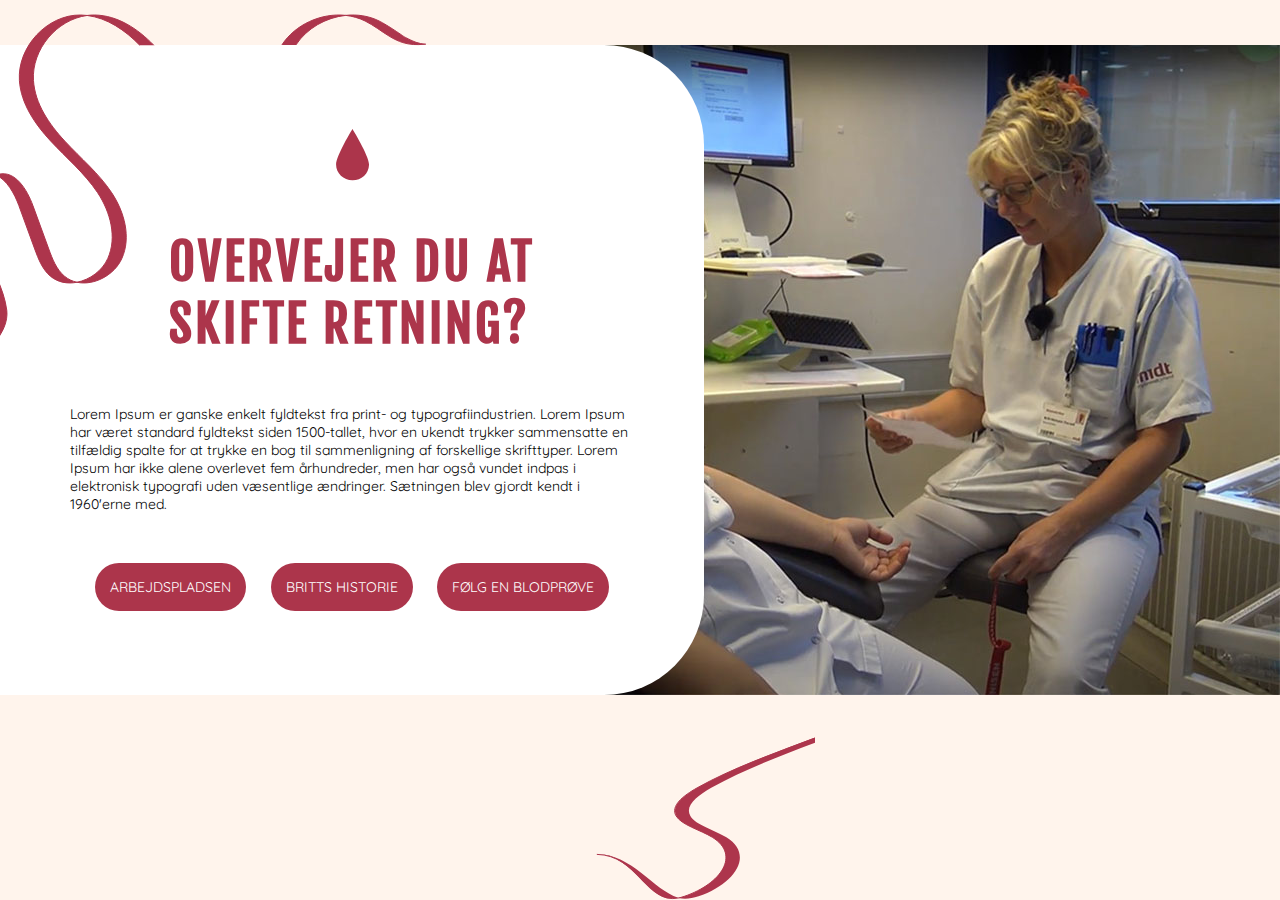
==== index.html @ 5c153b59 "forside arbejdspalds" ====
<!DOCTYPE html>
<html lang="en">
<head>
    <meta charset="UTF-8">
    <meta name="viewport" content="width=device-width, initial-scale=1.0">
    <title>Bioanalytikerens historie | Forside</title>
    <link rel="stylesheet" href="style.css">
    <script src="script.js" defer></script>
</head>
<body>
    
    <!-- KURVE TIL VENSTRE -->
    <svg id="storKurve" width="426" height="349" viewBox="0 0 426 349" fill="none" xmlns="http://www.w3.org/2000/svg">
            <path d="M424.223 30.1776C424.684 30.1282 425.146 30.0622 425.61 29.9963V30.3494C425.148 30.3 424.687 30.2411 424.223 30.1752V30.1776Z" fill="#AD354C"/>
            <path d="M389.914 22.6168C381.555 17.6382 373.795 11.3179 365.047 6.98192C358.934 3.9524 352.385 2.12575 345.695 1.3819C357.107 0.16256 368.735 1.83621 379.108 6.98192C387.87 11.3249 404.01 22.6403 404.01 22.6403C404.01 22.6403 412.346 27.1929 416.924 28.5934C419.335 29.3373 421.775 29.8552 424.215 30.18C417.046 31.0604 409.878 30.7497 402.856 28.5934C398.274 27.1858 394.021 25.0649 389.914 22.6191V22.6168Z" fill="#AD354C"/>
            <path d="M345.69 1.38194C325.905 3.49577 306.777 14.3262 295.949 30.9003H281.889C295.271 10.3928 321.372 -1.30862 345.69 1.38194Z" fill="#AD354C"/>
            <path d="M139.73 31.2253C125.114 16.2095 107.262 3.929 87.1445 1.46207C89.6571 1.13016 92.198 0.972446 94.7671 1.01482C117.526 1.36791 137.637 14.63 153.791 31.2253H139.73Z" fill="#AD354C"/>
            <path d="M87.1304 1.46188C56.7862 5.47299 31.4554 35.5775 33.4711 66.5318C34.9735 89.6852 49.0412 110.127 64.835 127.134C80.6217 144.141 98.7538 159.244 111.595 178.565C124.435 197.896 131.337 223.264 121.866 244.45C114.38 261.189 93.9617 271.882 76.9694 268.253C89.9044 265.72 102.319 256.709 107.806 244.45C117.277 223.264 110.375 197.896 97.5269 178.565C84.6861 159.242 66.561 144.141 50.7672 127.134C34.9805 110.127 20.9128 89.6852 19.4034 66.5318C17.2228 33.007 47.1055 0.487344 80.7065 1.01463C82.8729 1.04994 85.0158 1.19588 87.1304 1.46188Z" fill="#AD354C"/>
            <path d="M76.9666 268.253C67.5544 270.086 57.8666 268.476 50.3971 262.17C42.2919 255.33 38.3357 244.904 34.6905 234.947L18.8614 191.611C14.472 179.596 6.69165 165.635 -3.91211 161.177C-3.07379 160.824 -2.20957 160.527 -1.32181 160.303C15.2067 156.139 27.075 175.606 32.922 191.611C38.1992 206.057 43.4834 220.501 48.7582 234.947C52.3964 244.904 56.3525 255.33 64.4578 262.17C68.1831 265.308 72.4548 267.285 76.9666 268.253Z" fill="#AD354C"/>
            <path d="M6.78628 296.373C9.50139 318.366 -15.5469 344.608 -37.6704 348.275C-16.0885 344.596 -4.56161 318.359 -7.27436 296.373C-10.046 273.947 -22.7079 254.162 -30.9286 233.109C-39.1422 212.055 -42.1681 185.971 -27.6224 168.667C-24.3892 164.828 -20.2518 161.53 -15.3867 160.304C-11.2658 159.265 -7.43214 159.699 -3.90932 161.177C-7.66291 162.749 -10.9102 165.527 -13.5523 168.667C-28.0981 185.971 -25.0792 212.055 -16.8585 233.109C-8.64487 254.162 4.017 273.947 6.78863 296.373H6.78628Z" fill="#AD354C"/>
            <path d="M424.223 30.1776C424.684 30.1282 425.146 30.0622 425.61 29.9963" stroke="#AD354C" stroke-miterlimit="10"/>
            <path d="M345.695 1.38208C352.388 2.12593 358.934 3.95023 365.047 6.9821C373.795 11.3181 381.555 17.6384 389.914 22.617C394.021 25.0627 398.274 27.1836 402.856 28.5913C409.881 30.7498 417.046 31.0582 424.215 30.1778" stroke="#AD354C" stroke-miterlimit="10"/>
            <path d="M281.889 30.9003C295.271 10.3928 321.372 -1.30862 345.69 1.38194" stroke="#AD354C" stroke-miterlimit="10"/>
            <path d="M87.1445 1.46216C107.262 3.92909 125.111 16.2096 139.73 31.2254" stroke="#AD354C" stroke-miterlimit="10"/>
            <path d="M-37.6724 348.273C-16.0904 344.593 -4.56357 318.356 -7.27632 296.371C-10.0479 273.945 -22.7098 254.16 -30.9305 233.106C-39.1441 212.052 -42.1701 185.968 -27.6243 168.665C-24.3912 164.825 -20.2537 161.527 -15.3887 160.301C-11.2677 159.263 -7.43409 159.696 -3.91128 161.174C6.69248 165.633 14.4728 179.596 18.8622 191.608L34.6913 234.944C38.3366 244.902 42.2927 255.327 50.398 262.168C57.8698 268.474 67.5552 270.084 76.9674 268.25C89.9025 265.718 102.317 256.707 107.804 244.447C117.275 223.262 110.373 197.893 97.525 178.563C84.6842 159.239 66.5591 144.139 50.7653 127.132C34.9786 110.124 20.9109 89.6828 19.4015 66.5295C17.2232 33.007 47.1059 0.487344 80.7069 1.01463C82.8733 1.04994 85.0162 1.19588 87.1308 1.46188" stroke="#AD354C" stroke-miterlimit="10"/>
            <path d="M295.947 30.9003C306.775 14.3262 325.903 3.49574 345.688 1.3819H345.695C357.107 0.16256 368.735 1.83621 379.108 6.98192C387.87 11.3249 404.01 22.6403 404.01 22.6403C404.01 22.6403 412.346 27.1928 416.924 28.5934C419.335 29.3373 421.775 29.8552 424.214 30.18C424.221 30.1871 424.221 30.18 424.221 30.18C424.683 30.2459 425.145 30.3024 425.608 30.3542" stroke="#AD354C" stroke-miterlimit="10"/>
            <path d="M-39 348.468C-38.668 348.426 -38.3359 348.381 -37.9968 348.325C-37.8885 348.31 -37.7802 348.289 -37.6719 348.275C-15.5483 344.61 9.49991 318.366 6.7848 296.373C4.01318 273.947 -8.6487 254.162 -16.8623 233.109C-25.083 212.055 -28.1019 185.971 -13.5561 168.667C-10.914 165.529 -7.66674 162.749 -3.91315 161.177C-3.07484 160.824 -2.21062 160.527 -1.32285 160.304C15.2056 156.139 27.0739 175.607 32.921 191.611C38.1981 206.057 43.4823 220.501 48.7571 234.947C52.3953 244.904 56.3514 255.33 64.4567 262.17C68.1821 265.308 72.4537 267.285 76.9656 268.253C93.958 271.883 114.377 261.189 121.863 244.45C131.334 223.264 124.432 197.896 111.591 178.565C98.75 159.242 80.6179 144.141 64.8312 127.134C49.0374 110.127 34.9697 89.6854 33.4673 66.532C31.4539 35.5777 56.7824 5.47553 87.1266 1.46207C87.1266 1.46207 87.1337 1.455 87.1407 1.46207C89.6533 1.13016 92.1942 0.972446 94.7633 1.01482C117.523 1.36791 137.633 14.63 153.787 31.2253" stroke="#AD354C" stroke-miterlimit="10"/>
    </svg>
    <!-- KURVE TIL HØJRE -->
    <svg id="lilleKurve"width="219" height="163" viewBox="0 0 219 163" fill="none" xmlns="http://www.w3.org/2000/svg">
            <path d="M219 0.400391V5.69063C182.311 19.5803 145.692 33.5866 115.244 50.8535C101.563 58.6077 88.4293 68.8707 94.3557 78.9356C99.7513 88.0944 118.554 92.9444 130.379 100.292C158.641 117.85 139.23 146.73 102.51 159.363C94.9776 161.953 88.3639 162.249 82.2365 161.078C84.2213 160.694 86.3207 160.127 88.5416 159.363C125.261 146.73 144.679 117.85 116.418 100.292C104.593 92.9444 85.79 88.0944 80.3943 78.9356C74.468 68.8707 87.6041 58.6077 101.283 50.8535C135.602 31.3939 177.745 16.0838 218.998 0.400391H219Z" fill="#AD354C"/>
            <path d="M82.234 160.634C51.1485 169.239 41.4382 118.408 0.833984 117C36.081 117.101 57.3818 153.106 82.234 160.634Z" fill="#AD354C"/>
            <path d="M218.634 1.13354C177.065 16.8172 135.701 31.3941 101.124 50.8539C87.3386 58.6081 74.105 68.8713 80.0764 78.9363C85.513 88.0952 104.459 92.9452 116.374 100.293C144.85 117.851 125.285 146.731 88.2856 159.365C86.0478 160.128 83.9325 160.695 81.9326 161.079C51.1663 167.011 41.4513 118.094 0.833984 117.367" stroke="#AD354C" stroke-miterlimit="10"/>
    </svg>

    <div id="startBox">
        <div id="startBoxTekst">
            <!-- DRÅBE -->
            <svg class="mb" width="33" height="52" viewBox="0 0 33 52" fill="none" xmlns="http://www.w3.org/2000/svg">
                <path d="M33.0055 35.4972C33.0243 44.2417 25.6682 51.3464 16.5751 51.366C7.48195 51.3855 0.0952623 44.3126 0.0764335 35.5681C0.0576046 26.8236 16.4645 0.035349 16.4645 0.035349C16.4645 0.035349 32.9867 26.7527 33.0055 35.4972Z" fill="#AC354B"/>
            </svg>
            
            <!-- INDHOLD I BOKSEN -->
            <h1 class="mb" >OVERVEJER DU AT <br> SKIFTE RETNING?</h1>
            <p class="mb" >Lorem Ipsum er ganske enkelt fyldtekst fra print- og typografiindustrien. Lorem Ipsum har været standard fyldtekst siden 1500-tallet, hvor en ukendt trykker sammensatte en tilfældig spalte for at trykke en bog til sammenligning af forskellige skrifttyper. Lorem Ipsum har ikke alene overlevet fem århundreder, men har også vundet indpas i elektronisk typografi uden væsentlige ændringer. Sætningen blev gjordt kendt i 1960'erne med.</p>
            <div id="startBoxKnapper">
                <a href="arbejdsplads.html">ARBEJDSPLADSEN</a>
                <a href="britt.html">BRITTS HISTORIE</a>
                <a href="blod.html">FØLG EN BLODPRØVE</a>
            </div>
        </div>

    </div>
</body>
</html>
---- style.css ----
@import url('https://fonts.googleapis.com/css2?family=Fjalla+One&family=Quicksand&display=swap');
/* 


font-family: 'Fjalla One', sans-serif;
font-kerning: 3%


font-family: 'Quicksand', sans-serif;










*/

/* ---------------------------------------- GENERELLE REGLER ---------------------------------------- */

*{
    margin: 0;
    padding: 0;
    box-sizing: border-box;
}
body{
    background-color: #FFF4EC;
}

h1{
    color: #AC354B;
    font-family: 'Fjalla One', sans-serif;
    letter-spacing: 3px;
    font-size: 50px;
}
h2{
    color: #AC354B;
    font-family: 'Fjalla One', sans-serif;
    letter-spacing: 3px;
}
h3{
    color: #AC354B;
    font-family: 'Fjalla One', sans-serif;
    letter-spacing: 3px;
}

p{
    font-family: 'Quicksand', sans-serif;
    font-size: 14px;

}
a{
    font-family: 'Quicksand', sans-serif;
    font-size: 14px;
}

.mt{
    margin-top: 50px;
}
.mb{
    margin-bottom: 50px;
}



/* ---------------------------------------- HEADER ---------------------------------------- */
header{
    position: fixed;
    z-index: 100;
}

header a svg{
    margin: 10px;
    padding: 5px;
    border: solid #AC354B 2px;
    border-radius: 100%;
    background-color: #FFF4EC;
}


/* ---------------------------------------- FORSIDE ---------------------------------------- */
#startBox{
    margin-top: 45px;
    display: flex;
    z-index: -1;
    width: 100%;
    height: 650px;
    background-position: right;
    background-repeat: no-repeat;
}

#startBoxTekst{
    width: 55%;
    display: flex;
    flex-direction: column;
    align-items: center;
    justify-content: center;

    background-color: white;
    border-radius: 0px 100px 100px 0px;

}

#startBoxTekst P{
    width: 80%;
}

#storKurve{
    position: absolute;
    top: 0;
    margin-top: 14px ;
}
#lilleKurve{
    position: absolute;
    bottom: 0px;
    left:596px;
}
#startBoxKnapper{
    width: 80%;
    display: flex;
    justify-content: space-evenly;
}

#startBoxKnapper a{
    padding: 15px;
    border-radius: 25px;
    color: white;
    text-decoration: none;
    background-color: #AC354B;
}


/* ---------------------------------------- FØLG EN BLODPRØVE ---------------------------------------- */
#startBoxBloddraaber{
    width: 80%;
    margin: 0 auto;
    text-align: end;
}
#lilleDraabe{
    margin-bottom: 20px;
}

#baggrundsKurve{
    width: 100%;
    /* margin-top: 500px; */
    height: 3365px;
    background-image: url(media/img/string_1.svg);
    background-position: center;
    background-repeat: no-repeat;
    background-size: cover;
}
section{
    margin-top: 500px;
    position: relative;
    z-index: 10;
    background-color: white;

    display: flex;
    justify-content: space-between;
    align-items: center;

    width: 40%;
    height: fit-content;
    border-radius: 200px;
}
section div{
    width:50%
}








/* ---------------------------------------- ARBEJDSPLADSEN ---------------------------------------- */
.mbArbejdsplads{
    margin-bottom: 50px;
    text-align: center;
}

.faellesskabFoto{
    /* display: flex;
    justify-content: space-around; */
    
    margin-left: -220px;
    margin-top: -20%;
}

.faellesskabFoto img{
    border-radius: 50%;
}

#storesFotoFaellesskab{
    width: 35%;
    height: 35%;
    
    margin-left: 1200px;
    margin-top: 800px;

}

#mellemFotoFaellesskab{
    width: 22%;
    height: 22%;
    
    margin-left: -700px;
    margin-bottom: -200px;
}

#lilleFotoFaellesskab{
    width: 15%;
    height: 15%;

    margin-left: -50px;
    margin-bottom: -150px;
}

.faellesskabText{
    width: 25%;
    margin-top: -500px;
    margin-left: 250px;
    
    /* border: solid #AC354B 2px; */
}

.faellesskabText h2{
    padding-bottom: 20px;
}

.faellesskabText p{
    /* text-align: justify;   */
    font-size: 14pt;
    line-height: 40px;

    color:#AC354B;
}



.boernFoto{  
    margin-top: 500px;
    margin-left: 250px;
}
.boernFoto img{
    border-radius: 50%;
}

#storesFotoBoern{
    width: 35%;
    height: 35%;
}

#mellemFotoBoern{
    width: 25%;
    height: 22%;

    margin-bottom: -250px;
    margin-left: -580px;

}

#lilleFotoBoern{
    width: 18%;
    height: 15%;

    margin-bottom: -70px;
    margin-left: -50px;
}





.boernText{
    width: 25%;
    
    margin-top: -500px;
    margin-left: 1050px;
}


.boernText h2{
    padding-bottom: 20px;
}

.boernText p{
  
    font-size: 14pt;
    line-height: 40px;

    color:#AC354B;
}
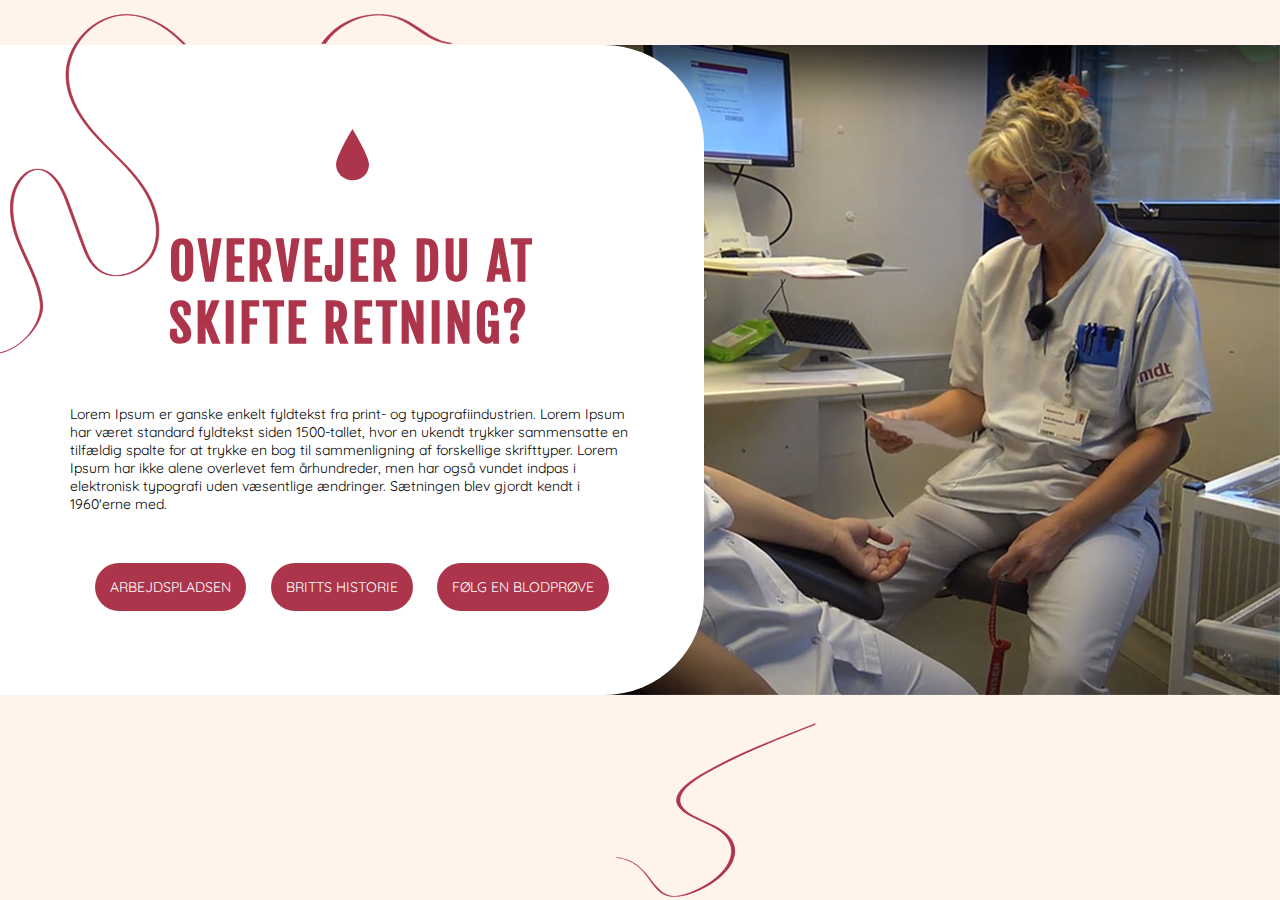
==== commit 17fd4159: "a" ====
--- a/index.html
+++ b/index.html
@@ -10,29 +10,28 @@
 <body>
     
     <!-- KURVE TIL VENSTRE -->
-    <svg id="storKurve" width="426" height="349" viewBox="0 0 426 349" fill="none" xmlns="http://www.w3.org/2000/svg">
-            <path d="M424.223 30.1776C424.684 30.1282 425.146 30.0622 425.61 29.9963V30.3494C425.148 30.3 424.687 30.2411 424.223 30.1752V30.1776Z" fill="#AD354C"/>
-            <path d="M389.914 22.6168C381.555 17.6382 373.795 11.3179 365.047 6.98192C358.934 3.9524 352.385 2.12575 345.695 1.3819C357.107 0.16256 368.735 1.83621 379.108 6.98192C387.87 11.3249 404.01 22.6403 404.01 22.6403C404.01 22.6403 412.346 27.1929 416.924 28.5934C419.335 29.3373 421.775 29.8552 424.215 30.18C417.046 31.0604 409.878 30.7497 402.856 28.5934C398.274 27.1858 394.021 25.0649 389.914 22.6191V22.6168Z" fill="#AD354C"/>
-            <path d="M345.69 1.38194C325.905 3.49577 306.777 14.3262 295.949 30.9003H281.889C295.271 10.3928 321.372 -1.30862 345.69 1.38194Z" fill="#AD354C"/>
-            <path d="M139.73 31.2253C125.114 16.2095 107.262 3.929 87.1445 1.46207C89.6571 1.13016 92.198 0.972446 94.7671 1.01482C117.526 1.36791 137.637 14.63 153.791 31.2253H139.73Z" fill="#AD354C"/>
-            <path d="M87.1304 1.46188C56.7862 5.47299 31.4554 35.5775 33.4711 66.5318C34.9735 89.6852 49.0412 110.127 64.835 127.134C80.6217 144.141 98.7538 159.244 111.595 178.565C124.435 197.896 131.337 223.264 121.866 244.45C114.38 261.189 93.9617 271.882 76.9694 268.253C89.9044 265.72 102.319 256.709 107.806 244.45C117.277 223.264 110.375 197.896 97.5269 178.565C84.6861 159.242 66.561 144.141 50.7672 127.134C34.9805 110.127 20.9128 89.6852 19.4034 66.5318C17.2228 33.007 47.1055 0.487344 80.7065 1.01463C82.8729 1.04994 85.0158 1.19588 87.1304 1.46188Z" fill="#AD354C"/>
-            <path d="M76.9666 268.253C67.5544 270.086 57.8666 268.476 50.3971 262.17C42.2919 255.33 38.3357 244.904 34.6905 234.947L18.8614 191.611C14.472 179.596 6.69165 165.635 -3.91211 161.177C-3.07379 160.824 -2.20957 160.527 -1.32181 160.303C15.2067 156.139 27.075 175.606 32.922 191.611C38.1992 206.057 43.4834 220.501 48.7582 234.947C52.3964 244.904 56.3525 255.33 64.4578 262.17C68.1831 265.308 72.4548 267.285 76.9666 268.253Z" fill="#AD354C"/>
-            <path d="M6.78628 296.373C9.50139 318.366 -15.5469 344.608 -37.6704 348.275C-16.0885 344.596 -4.56161 318.359 -7.27436 296.373C-10.046 273.947 -22.7079 254.162 -30.9286 233.109C-39.1422 212.055 -42.1681 185.971 -27.6224 168.667C-24.3892 164.828 -20.2518 161.53 -15.3867 160.304C-11.2658 159.265 -7.43214 159.699 -3.90932 161.177C-7.66291 162.749 -10.9102 165.527 -13.5523 168.667C-28.0981 185.971 -25.0792 212.055 -16.8585 233.109C-8.64487 254.162 4.017 273.947 6.78863 296.373H6.78628Z" fill="#AD354C"/>
-            <path d="M424.223 30.1776C424.684 30.1282 425.146 30.0622 425.61 29.9963" stroke="#AD354C" stroke-miterlimit="10"/>
-            <path d="M345.695 1.38208C352.388 2.12593 358.934 3.95023 365.047 6.9821C373.795 11.3181 381.555 17.6384 389.914 22.617C394.021 25.0627 398.274 27.1836 402.856 28.5913C409.881 30.7498 417.046 31.0582 424.215 30.1778" stroke="#AD354C" stroke-miterlimit="10"/>
-            <path d="M281.889 30.9003C295.271 10.3928 321.372 -1.30862 345.69 1.38194" stroke="#AD354C" stroke-miterlimit="10"/>
-            <path d="M87.1445 1.46216C107.262 3.92909 125.111 16.2096 139.73 31.2254" stroke="#AD354C" stroke-miterlimit="10"/>
-            <path d="M-37.6724 348.273C-16.0904 344.593 -4.56357 318.356 -7.27632 296.371C-10.0479 273.945 -22.7098 254.16 -30.9305 233.106C-39.1441 212.052 -42.1701 185.968 -27.6243 168.665C-24.3912 164.825 -20.2537 161.527 -15.3887 160.301C-11.2677 159.263 -7.43409 159.696 -3.91128 161.174C6.69248 165.633 14.4728 179.596 18.8622 191.608L34.6913 234.944C38.3366 244.902 42.2927 255.327 50.398 262.168C57.8698 268.474 67.5552 270.084 76.9674 268.25C89.9025 265.718 102.317 256.707 107.804 244.447C117.275 223.262 110.373 197.893 97.525 178.563C84.6842 159.239 66.5591 144.139 50.7653 127.132C34.9786 110.124 20.9109 89.6828 19.4015 66.5295C17.2232 33.007 47.1059 0.487344 80.7069 1.01463C82.8733 1.04994 85.0162 1.19588 87.1308 1.46188" stroke="#AD354C" stroke-miterlimit="10"/>
-            <path d="M295.947 30.9003C306.775 14.3262 325.903 3.49574 345.688 1.3819H345.695C357.107 0.16256 368.735 1.83621 379.108 6.98192C387.87 11.3249 404.01 22.6403 404.01 22.6403C404.01 22.6403 412.346 27.1928 416.924 28.5934C419.335 29.3373 421.775 29.8552 424.214 30.18C424.221 30.1871 424.221 30.18 424.221 30.18C424.683 30.2459 425.145 30.3024 425.608 30.3542" stroke="#AD354C" stroke-miterlimit="10"/>
-            <path d="M-39 348.468C-38.668 348.426 -38.3359 348.381 -37.9968 348.325C-37.8885 348.31 -37.7802 348.289 -37.6719 348.275C-15.5483 344.61 9.49991 318.366 6.7848 296.373C4.01318 273.947 -8.6487 254.162 -16.8623 233.109C-25.083 212.055 -28.1019 185.971 -13.5561 168.667C-10.914 165.529 -7.66674 162.749 -3.91315 161.177C-3.07484 160.824 -2.21062 160.527 -1.32285 160.304C15.2056 156.139 27.0739 175.607 32.921 191.611C38.1981 206.057 43.4823 220.501 48.7571 234.947C52.3953 244.904 56.3514 255.33 64.4567 262.17C68.1821 265.308 72.4537 267.285 76.9656 268.253C93.958 271.883 114.377 261.189 121.863 244.45C131.334 223.264 124.432 197.896 111.591 178.565C98.75 159.242 80.6179 144.141 64.8312 127.134C49.0374 110.127 34.9697 89.6854 33.4673 66.532C31.4539 35.5777 56.7824 5.47553 87.1266 1.46207C87.1266 1.46207 87.1337 1.455 87.1407 1.46207C89.6533 1.13016 92.1942 0.972446 94.7633 1.01482C117.523 1.36791 137.633 14.63 153.787 31.2253" stroke="#AD354C" stroke-miterlimit="10"/>
-    </svg>
+
+        <svg id="storKurve"width="480" height="340" viewBox="0 0 580 465" fill="none" xmlns="http://www.w3.org/2000/svg">
+            <path d="M579.205 40.0916L579.196 40.436C573.625 40.2638 568.081 39.4249 562.602 37.7472C556.502 35.8753 550.842 33.0497 545.373 29.7915C534.249 23.1602 523.919 14.7452 512.274 8.96603C502.09 3.91088 490.992 1.37669 479.779 1.03673C492.691 0.661462 505.595 3.15151 517.311 8.96603C528.974 14.7496 550.458 29.8179 550.458 29.8179C550.458 29.8179 561.556 35.8797 567.648 37.7472C571.471 38.9216 575.334 39.6766 579.205 40.0916Z" fill="#AD354C"/>
+            <path d="M401.58 40.8244C418.165 15.3941 449.432 0.136003 479.781 1.04107C451.044 1.85784 422.288 16.8114 406.617 40.8244H401.58Z" fill="#AD354C"/>
+            <path d="M215.621 41.2526H212.354C190.98 19.2793 164.392 1.69447 134.316 1.02781C135.23 1.01015 136.144 1.01015 137.053 1.01898C167.349 1.49139 194.118 19.1513 215.621 41.2526Z" fill="#AD354C"/>
+            <path d="M159.454 237.481C176.547 263.224 185.733 297.012 173.126 325.224C164.239 345.127 141.62 358.606 120.78 357.837C140.666 357.184 161.423 344.076 169.859 325.224C182.466 297.012 173.28 263.224 156.179 237.481C139.086 211.746 114.961 191.636 93.9355 168.987C72.9229 146.338 54.197 119.115 52.1884 88.2767C49.2881 43.6281 89.0664 0.31718 133.793 1.01916C133.965 1.01916 134.151 1.02799 134.323 1.02799C90.7306 2.08317 52.6254 44.5376 55.4683 88.2723C57.468 119.111 76.194 146.334 97.2154 168.982C118.228 191.631 142.366 211.746 159.459 237.476L159.454 237.481Z" fill="#AD354C"/>
+            <path d="M120.744 357.837C110.896 358.155 101.268 355.427 93.4455 348.822C82.6567 339.714 77.3903 325.829 72.5389 312.566C65.5155 293.33 58.4922 274.09 51.4689 254.854C44.6089 236.086 31.5422 213.746 13.4961 212.457C33.2418 211.075 47.4694 234.973 54.7355 254.854C61.7589 274.09 68.791 293.33 75.8143 312.566C80.6569 325.829 85.9233 339.714 96.7122 348.822C103.66 354.685 112.048 357.497 120.744 357.837Z" fill="#AD354C"/>
+            <path d="M19.9452 394.371C23.0176 419.241 -0.568593 448.194 -25.7793 459.351C-1.39409 448.163 19.7465 419.223 16.6785 394.371C12.9881 364.504 -3.86174 338.155 -14.8095 310.116C-25.744 282.076 -29.7699 247.339 -10.4083 224.293C-6.10426 219.181 -0.599491 214.788 5.87645 213.154C8.50744 212.492 11.0457 212.28 13.4957 212.452C12.0743 212.549 10.6308 212.779 9.15194 213.154C2.66717 214.788 -2.82877 219.181 -7.13282 224.293C-26.4944 247.335 -22.4773 282.076 -11.534 310.116C-0.599493 338.155 16.2547 364.504 19.9408 394.371H19.9452Z" fill="#AD354C"/>
+            <path d="M401.58 40.8244C418.165 15.3941 449.432 0.136003 479.781 1.04107C490.994 1.37661 502.092 3.91522 512.276 8.97036C523.921 14.7451 534.251 23.1645 545.375 29.7958C550.84 33.054 556.499 35.8796 562.605 37.7516C568.083 39.4337 573.627 40.2681 579.198 40.4403" stroke="#AD354C" stroke-miterlimit="10"/>
+            <path d="M120.784 357.837C140.671 357.184 161.427 344.076 169.863 325.224C182.471 297.012 173.284 263.224 156.183 237.481C139.09 211.746 114.966 191.636 93.9398 168.987C72.9272 146.338 54.2013 119.115 52.1927 88.2767C49.2881 43.6281 89.0663 0.31718 133.793 1.01916C133.965 1.01916 134.151 1.02799 134.323 1.02799C164.398 1.69024 190.982 19.2751 212.361 41.2528" stroke="#AD354C" stroke-miterlimit="10"/>
+            <path d="M-40.7969 463.783C-35.7733 463.161 -30.7099 461.62 -25.779 459.355C-1.39384 448.168 19.7468 419.227 16.6788 394.376C12.9883 364.508 -3.86149 338.16 -14.8092 310.12C-25.7437 282.081 -29.7697 247.344 -10.4081 224.298C-6.10401 219.185 -0.599243 214.792 5.8767 213.159C8.50769 212.496 11.046 212.284 13.496 212.457C31.5421 213.746 44.6087 236.086 51.4687 254.854C58.4921 274.09 65.5154 293.33 72.5387 312.566C77.3902 325.829 82.6566 339.714 93.4454 348.822C101.268 355.422 110.896 358.151 120.744 357.837" stroke="#AD354C" stroke-miterlimit="10"/>
+            <path d="M406.615 40.8244C422.286 16.8114 451.042 1.8579 479.78 1.04113C492.692 0.665856 505.595 3.1559 517.311 8.97042C528.974 14.754 550.459 29.8223 550.459 29.8223C550.459 29.8223 561.557 35.8841 567.649 37.7516C571.471 38.926 575.334 39.681 579.205 40.096" stroke="#AD354C" stroke-miterlimit="10"/>
+            <path d="M-41 463.752C-35.9941 463.13 -30.8557 461.598 -25.7791 459.351C-0.568405 448.194 23.0222 419.241 19.9454 394.371C16.2549 364.504 -0.594891 338.155 -11.5294 310.116C-22.4727 282.076 -26.4898 247.339 -7.12822 224.293C-2.82417 219.18 2.67177 214.788 9.15654 213.154C10.6354 212.779 12.0789 212.549 13.5003 212.452C33.246 211.07 47.4736 234.968 54.7398 254.849C61.7631 274.085 68.7952 293.326 75.8186 312.562C80.6612 325.824 85.9276 339.709 96.7164 348.817C103.665 354.68 112.052 357.493 120.748 357.833H120.788C141.629 358.601 164.248 345.118 173.134 325.219C185.742 297.008 176.555 263.22 159.463 237.476C142.37 211.741 118.232 191.631 97.2196 168.982C76.1982 146.333 57.4723 119.111 55.4725 88.2721C52.6208 44.5418 90.726 2.08741 134.318 1.02781C135.232 1.01015 136.146 1.01015 137.055 1.01898C167.351 1.49139 194.12 19.1513 215.623 41.2526" stroke="#AD354C" stroke-miterlimit="10"/>
+            </svg>
+            
     <!-- KURVE TIL HØJRE -->
-    <svg id="lilleKurve"width="219" height="163" viewBox="0 0 219 163" fill="none" xmlns="http://www.w3.org/2000/svg">
-            <path d="M219 0.400391V5.69063C182.311 19.5803 145.692 33.5866 115.244 50.8535C101.563 58.6077 88.4293 68.8707 94.3557 78.9356C99.7513 88.0944 118.554 92.9444 130.379 100.292C158.641 117.85 139.23 146.73 102.51 159.363C94.9776 161.953 88.3639 162.249 82.2365 161.078C84.2213 160.694 86.3207 160.127 88.5416 159.363C125.261 146.73 144.679 117.85 116.418 100.292C104.593 92.9444 85.79 88.0944 80.3943 78.9356C74.468 68.8707 87.6041 58.6077 101.283 50.8535C135.602 31.3939 177.745 16.0838 218.998 0.400391H219Z" fill="#AD354C"/>
-            <path d="M82.234 160.634C51.1485 169.239 41.4382 118.408 0.833984 117C36.081 117.101 57.3818 153.106 82.234 160.634Z" fill="#AD354C"/>
-            <path d="M218.634 1.13354C177.065 16.8172 135.701 31.3941 101.124 50.8539C87.3386 58.6081 74.105 68.8713 80.0764 78.9363C85.513 88.0952 104.459 92.9452 116.374 100.293C144.85 117.851 125.285 146.731 88.2856 159.365C86.0478 160.128 83.9325 160.695 81.9326 161.079C51.1663 167.011 41.4513 118.094 0.833984 117.367" stroke="#AD354C" stroke-miterlimit="10"/>
-    </svg>
-
+    <svg id="lilleKurve" width="200" height="180" viewBox="0 0 278 242" fill="none" xmlns="http://www.w3.org/2000/svg">
+        <path d="M82.217 241.148C45.0315 243.207 50.4349 192.162 1 187C48.9722 191.712 47.7751 239.468 82.217 241.148Z" fill="#AD354C"/>
+        <path d="M277.236 2.6074C222.514 24.0134 167.9 45.5938 122.515 72.1037C102.124 84.0072 82.5566 99.7296 91.4542 115.025C99.5559 128.943 127.657 136.204 145.351 147.319C187.638 173.881 158.788 218.005 104.016 237.499C95.8191 240.416 88.6738 241.469 82.2175 241.14C87.256 240.856 92.7834 239.723 98.9861 237.521C153.813 218.041 182.692 173.937 140.371 147.394C122.657 136.284 94.5364 129.02 86.4347 115.115C77.5273 99.8251 97.1048 84.1157 117.515 72.2174C168.691 42.3704 215.688 25.1399 277.231 1.0001L277.236 2.6074Z" fill="#AD354C"/>
+        <path d="M277.228 0.999429C277.228 0.999429 277.174 1.01793 277.155 1.02845C215.612 25.166 168.615 42.395 117.439 72.2393C97.0284 84.1366 77.451 99.8471 86.3583 115.133C94.4599 129.037 122.585 136.3 140.295 147.409C182.616 173.95 153.731 218.049 98.9096 237.528C92.7119 239.732 87.1795 240.863 82.141 241.146C44.9838 243.248 49.8978 192.284 0.5 187" stroke="#AD354C" stroke-miterlimit="10"/>
+        </svg>
+        
     <div id="startBox">
         <div id="startBoxTekst">
             <!-- DRÅBE -->
@@ -44,9 +43,9 @@
             <h1 class="mb" >OVERVEJER DU AT <br> SKIFTE RETNING?</h1>
             <p class="mb" >Lorem Ipsum er ganske enkelt fyldtekst fra print- og typografiindustrien. Lorem Ipsum har været standard fyldtekst siden 1500-tallet, hvor en ukendt trykker sammensatte en tilfældig spalte for at trykke en bog til sammenligning af forskellige skrifttyper. Lorem Ipsum har ikke alene overlevet fem århundreder, men har også vundet indpas i elektronisk typografi uden væsentlige ændringer. Sætningen blev gjordt kendt i 1960'erne med.</p>
             <div id="startBoxKnapper">
-                <a href="arbejdsplads.html">ARBEJDSPLADSEN</a>
-                <a href="britt.html">BRITTS HISTORIE</a>
-                <a href="blod.html">FØLG EN BLODPRØVE</a>
+                <a id="arbejdspladsknapper" href="arbejdsplads.html">ARBEJDSPLADSEN</a>
+                <a id="brittknapper" href="britt.html">BRITTS HISTORIE</a>
+                <a id="blodknapper" href="blod.html">FØLG EN BLODPRØVE</a>
             </div>
         </div>
 
--- a/style.css
+++ b/style.css
@@ -111,12 +111,13 @@
 #storKurve{
     position: absolute;
     top: 0;
+    left:0;
     margin-top: 14px ;
 }
 #lilleKurve{
     position: absolute;
     bottom: 0px;
-    left:596px;
+    left:616px;
 }
 #startBoxKnapper{
     width: 80%;
@@ -132,7 +133,6 @@
     background-color: #AC354B;
 }
 
-
 /* ---------------------------------------- FØLG EN BLODPRØVE ---------------------------------------- */
 #startBoxBloddraaber{
     width: 80%;
@@ -146,14 +146,15 @@
 #baggrundsKurve{
     width: 100%;
     /* margin-top: 500px; */
-    height: 3365px;
+    height: 3300px;
     background-image: url(media/img/string_1.svg);
     background-position: center;
     background-repeat: no-repeat;
     background-size: cover;
 }
 section{
-    margin-top: 500px;
+    display: none;
+    margin-top: 100px;
     position: relative;
     z-index: 10;
     background-color: white;
@@ -169,6 +170,9 @@
 section div{
     width:50%
 }
+#testhøjde{
+    height: 1000px;
+}
 
 
 
@@ -178,21 +182,40 @@
 
 
 /* ---------------------------------------- ARBEJDSPLADSEN ---------------------------------------- */
-.mbArbejdsplads{
+.mbArbejdspladsH1{
     margin-bottom: 50px;
     text-align: center;
 }
+
+.mbArbejdspladsP{
+    width: 10px;
+    border: solid green 2px;
+}
+
+#arbjedspladensMAIN{
+    background-image: url(media/img/string_3.svg);
+    background-repeat: no-repeat;
+    background-position: center;
+    background-size: cover;
+}
+main{
+    position: relative;
+    z-index: -10;
+}
+
+
 
 .faellesskabFoto{
     /* display: flex;
     justify-content: space-around; */
     
     margin-left: -220px;
-    margin-top: -20%;
+    margin-top: -700px;
 }
 
 .faellesskabFoto img{
     border-radius: 50%;
+    position: relative;
 }
 
 #storesFotoFaellesskab{
@@ -201,6 +224,7 @@
     
     margin-left: 1200px;
     margin-top: 800px;
+    z-index: 1;
 
 }
 
@@ -210,6 +234,7 @@
     
     margin-left: -700px;
     margin-bottom: -200px;
+    z-index: 2;
 }
 
 #lilleFotoFaellesskab{
@@ -218,12 +243,17 @@
 
     margin-left: -50px;
     margin-bottom: -150px;
+    z-index: 2;
 }
 
 .faellesskabText{
     width: 25%;
     margin-top: -500px;
     margin-left: 250px;
+
+    background-color: rgba(255, 255, 255, 0.9);
+    border-radius: 6px;
+    padding: 20px;
     
     /* border: solid #AC354B 2px; */
 }
@@ -242,12 +272,17 @@
 
 
 
+
+
+
+
 .boernFoto{  
     margin-top: 500px;
     margin-left: 250px;
 }
 .boernFoto img{
     border-radius: 50%;
+    position: relative;
 }
 
 #storesFotoBoern{
@@ -281,6 +316,10 @@
     
     margin-top: -500px;
     margin-left: 1050px;
+
+    background-color: rgba(255, 255, 255, 0.9);
+    border-radius: 6px;
+    padding: 20px;
 }
 
 
@@ -289,10 +328,89 @@
 }
 
 .boernText p{
-  
     font-size: 14pt;
     line-height: 40px;
-
     color:#AC354B;
 }
 
+
+
+
+
+
+
+
+.afdelingFoto{
+    margin-top: -200px;
+    margin-left: -220px;
+}
+
+.afdelingFoto img{
+    border-radius: 50%;
+   
+    width: 100%;
+    height: auto;
+    transform: translate3d(10, 0, 0);
+    transition: transform 2.5s ease-in;
+}
+
+
+
+
+
+
+#storeFotoUndervisning{
+    width: 30%;
+    height: 30%;
+    
+    margin-left: 1200px;
+    margin-top: 800px;
+}
+
+#mellemFotoKage{
+    width: 22%;
+    height: 22%;
+    
+    margin-left: -700px;
+    margin-bottom: -250px;
+}
+
+#lilleFotoKantine{
+    width: 15%;
+    height: 15%;
+
+    margin-left: -50px;
+    margin-bottom: -150px;
+    z-index: -5;
+}
+
+
+.afdelingText{
+    width: 30%;
+    
+    margin-top: -500px;
+    margin-left: 250px;
+
+    background-color: rgba(255, 255, 255, 0.9);
+    border-radius: 6px;
+    padding: 40px;
+}
+
+
+.afdelingText h2{
+    padding-bottom: 20px;
+}
+
+
+.afdelingText p{
+    font-size: 14pt;
+    line-height: 40px;
+
+    color:#AC354B;
+}
+
+
+
+
+
+
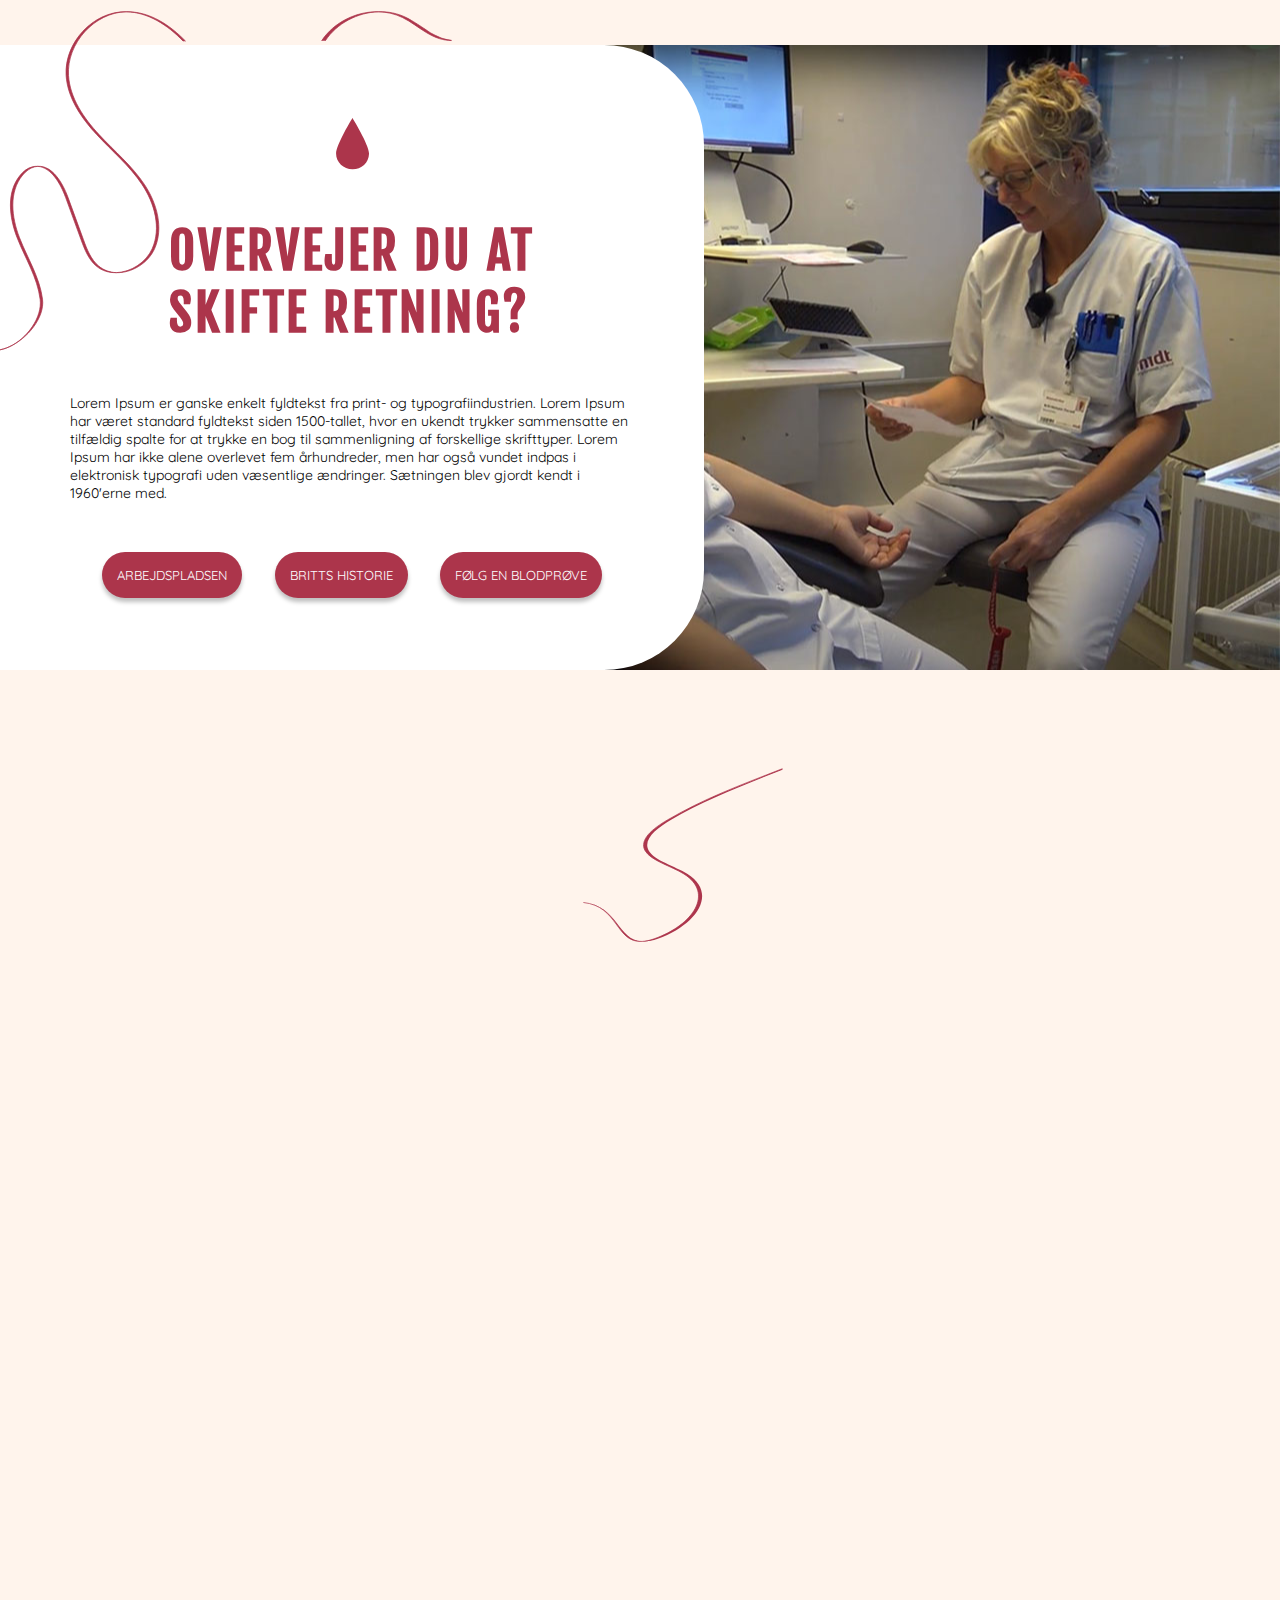
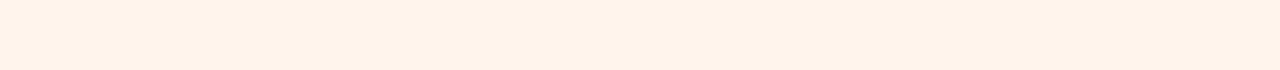
==== commit 9a33a622: "a" ====
--- a/index.html
+++ b/index.html
@@ -50,5 +50,7 @@
         </div>
 
     </div>
+
+    <div id="testhøjde"></div>
 </body>
 </html>--- a/style.css
+++ b/style.css
@@ -54,7 +54,7 @@
 }
 a{
     font-family: 'Quicksand', sans-serif;
-    font-size: 14px;
+    font-size: 13px;
 }
 
 .mt{
@@ -87,7 +87,7 @@
     display: flex;
     z-index: -1;
     width: 100%;
-    height: 650px;
+    height: 625px;
     background-position: right;
     background-repeat: no-repeat;
 }
@@ -110,25 +110,47 @@
 
 #storKurve{
     position: absolute;
-    top: 0;
+    top: 11px;
     left:0;
-    margin-top: 14px ;
 }
 #lilleKurve{
     position: absolute;
-    bottom: 0px;
-    left:616px;
+    bottom: -45px;
+    left:583px;
 }
 #startBoxKnapper{
     width: 80%;
     display: flex;
     justify-content: space-evenly;
-}
-
-#startBoxKnapper a{
+    
+}
+header{
+    width: 100%;
+    height: 80px;
+
+    display: flex;
+    align-items: center;
+    justify-content: center;
+    gap: 50px;
+
+
+
+    background-color: #ac354b75;
+    position: sticky;
+    top: -1px;
+}
+
+header a{
+    width: 180px;
+    text-align: center;
+    
+}
+#startBoxKnapper a, header a{
     padding: 15px;
     border-radius: 25px;
     color: white;
+    /* border: solid 2px white; */
+    box-shadow: 0px 4px 4px 0px rgba(0, 0, 0, 0.25);
     text-decoration: none;
     background-color: #AC354B;
 }
@@ -146,8 +168,8 @@
 #baggrundsKurve{
     width: 100%;
     /* margin-top: 500px; */
-    height: 3300px;
-    background-image: url(media/img/string_1.svg);
+    height: 5000px;
+    background-image: url(media/img/string_6.svg);
     background-position: center;
     background-repeat: no-repeat;
     background-size: cover;
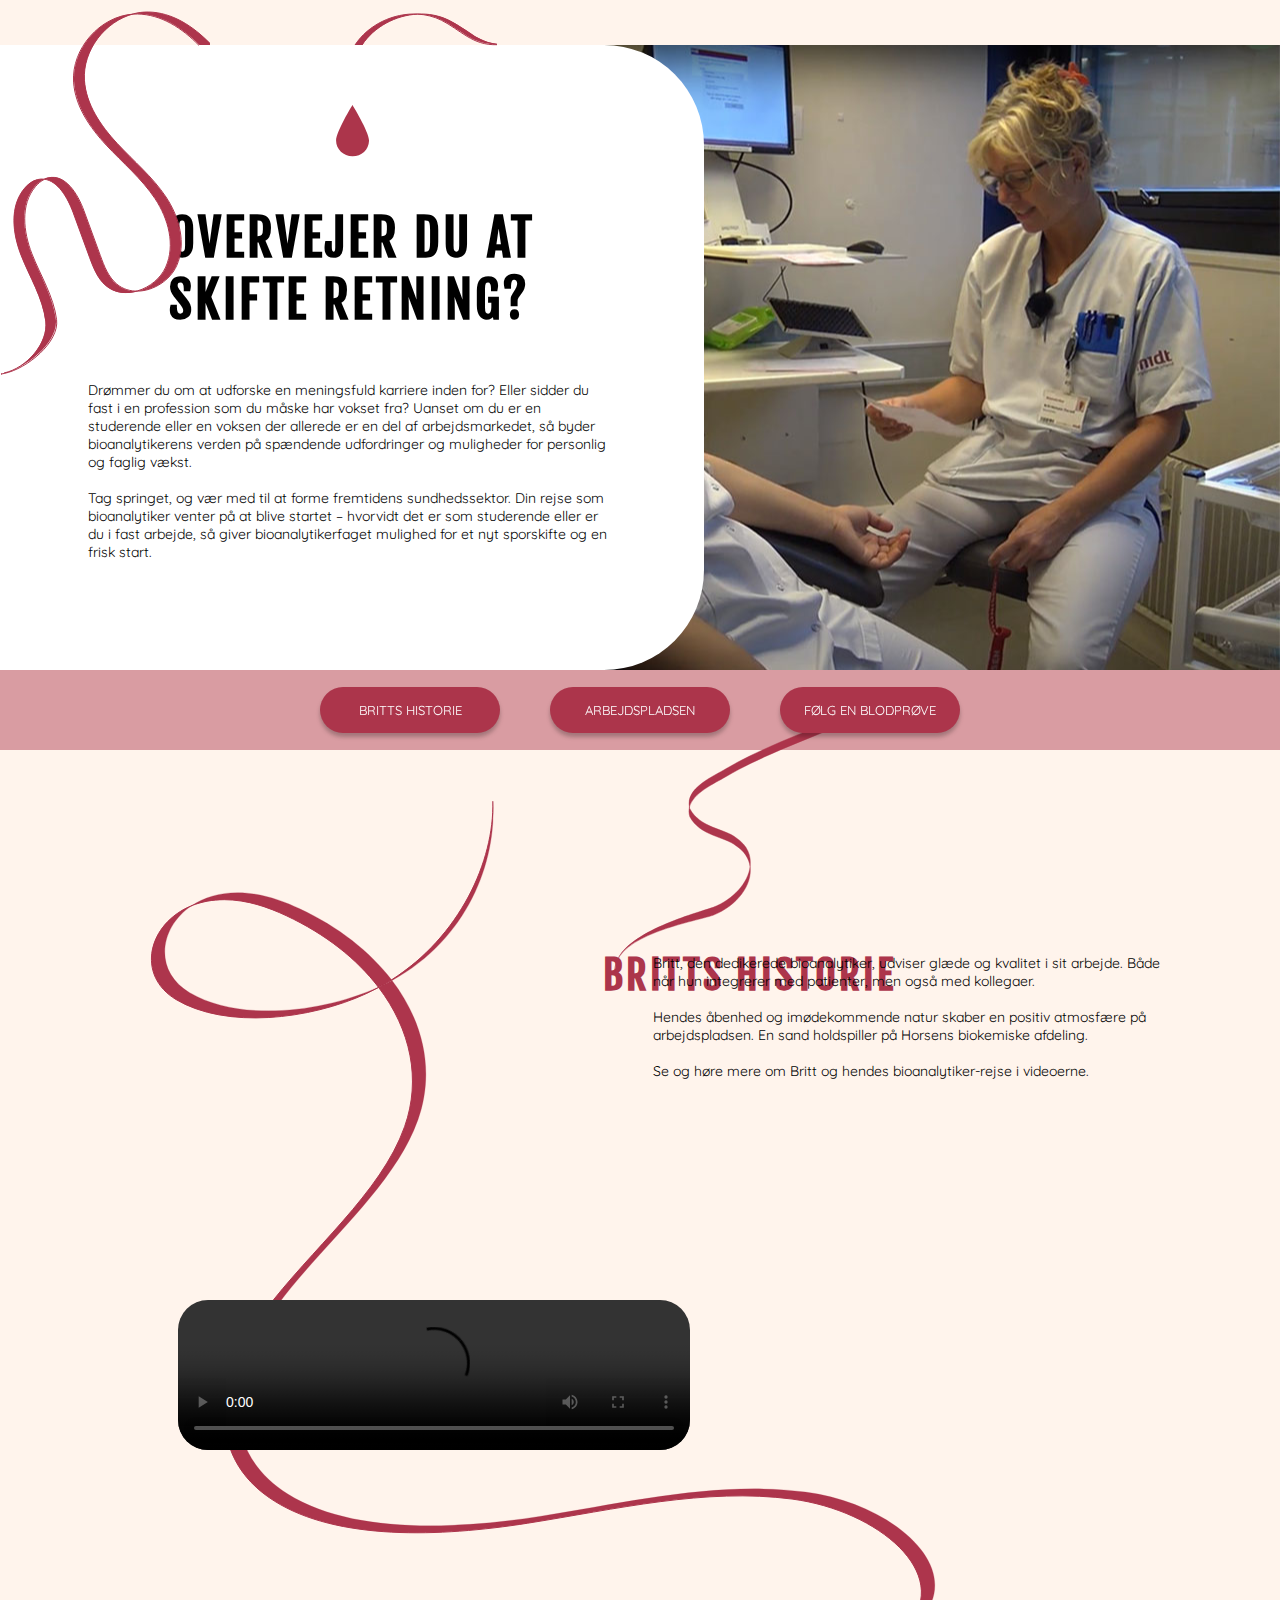
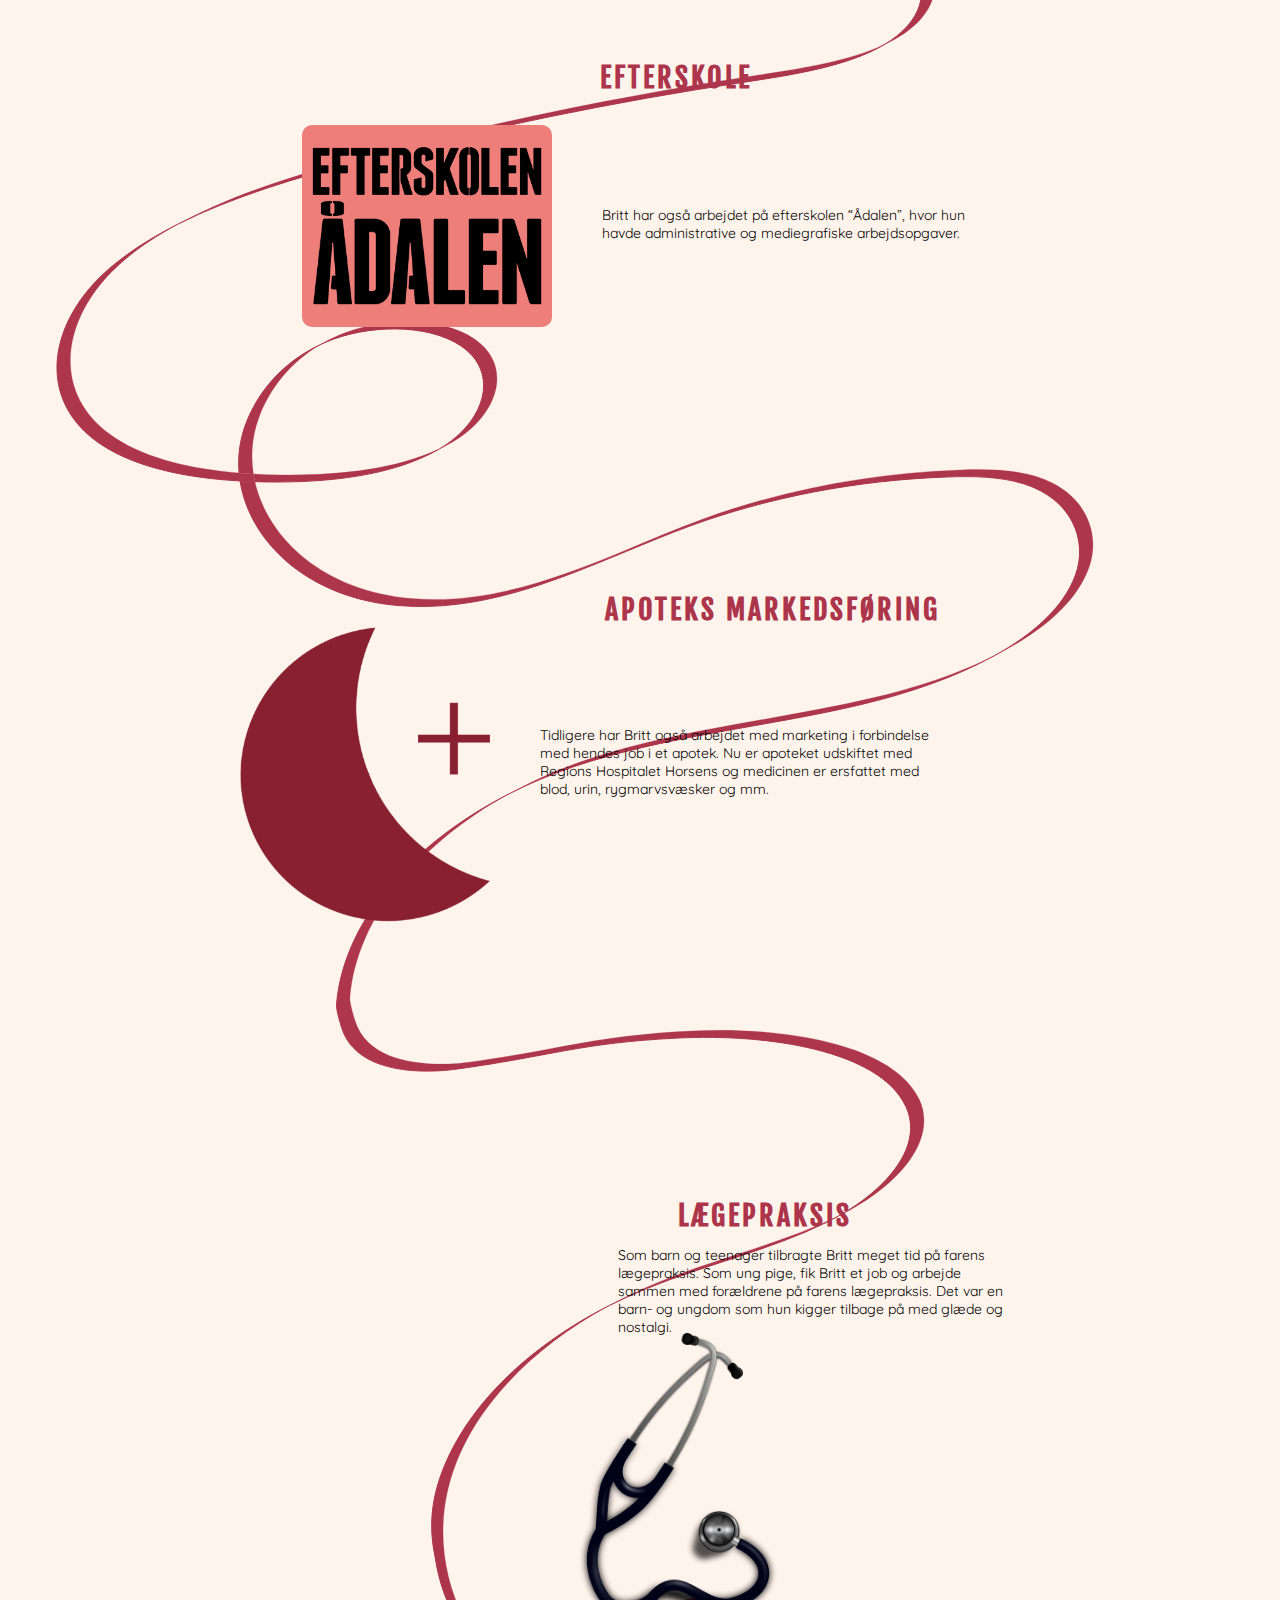
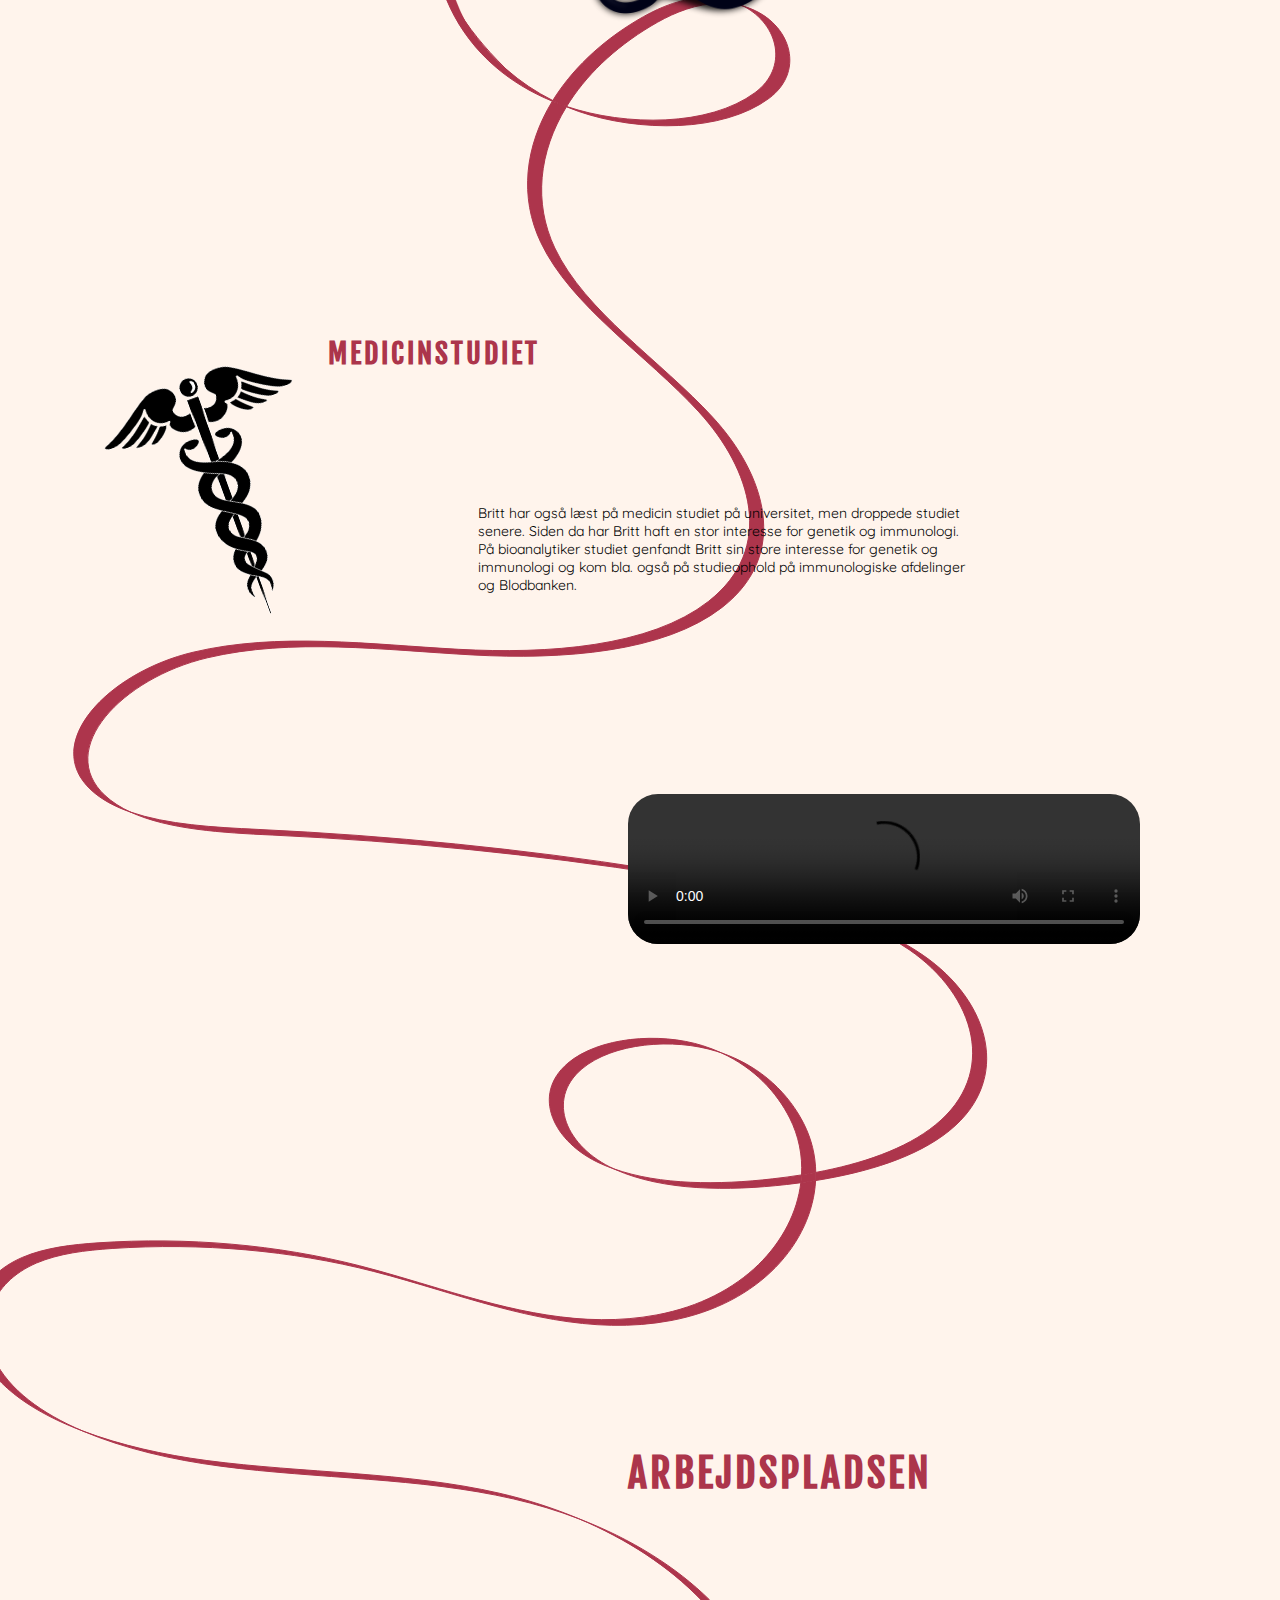
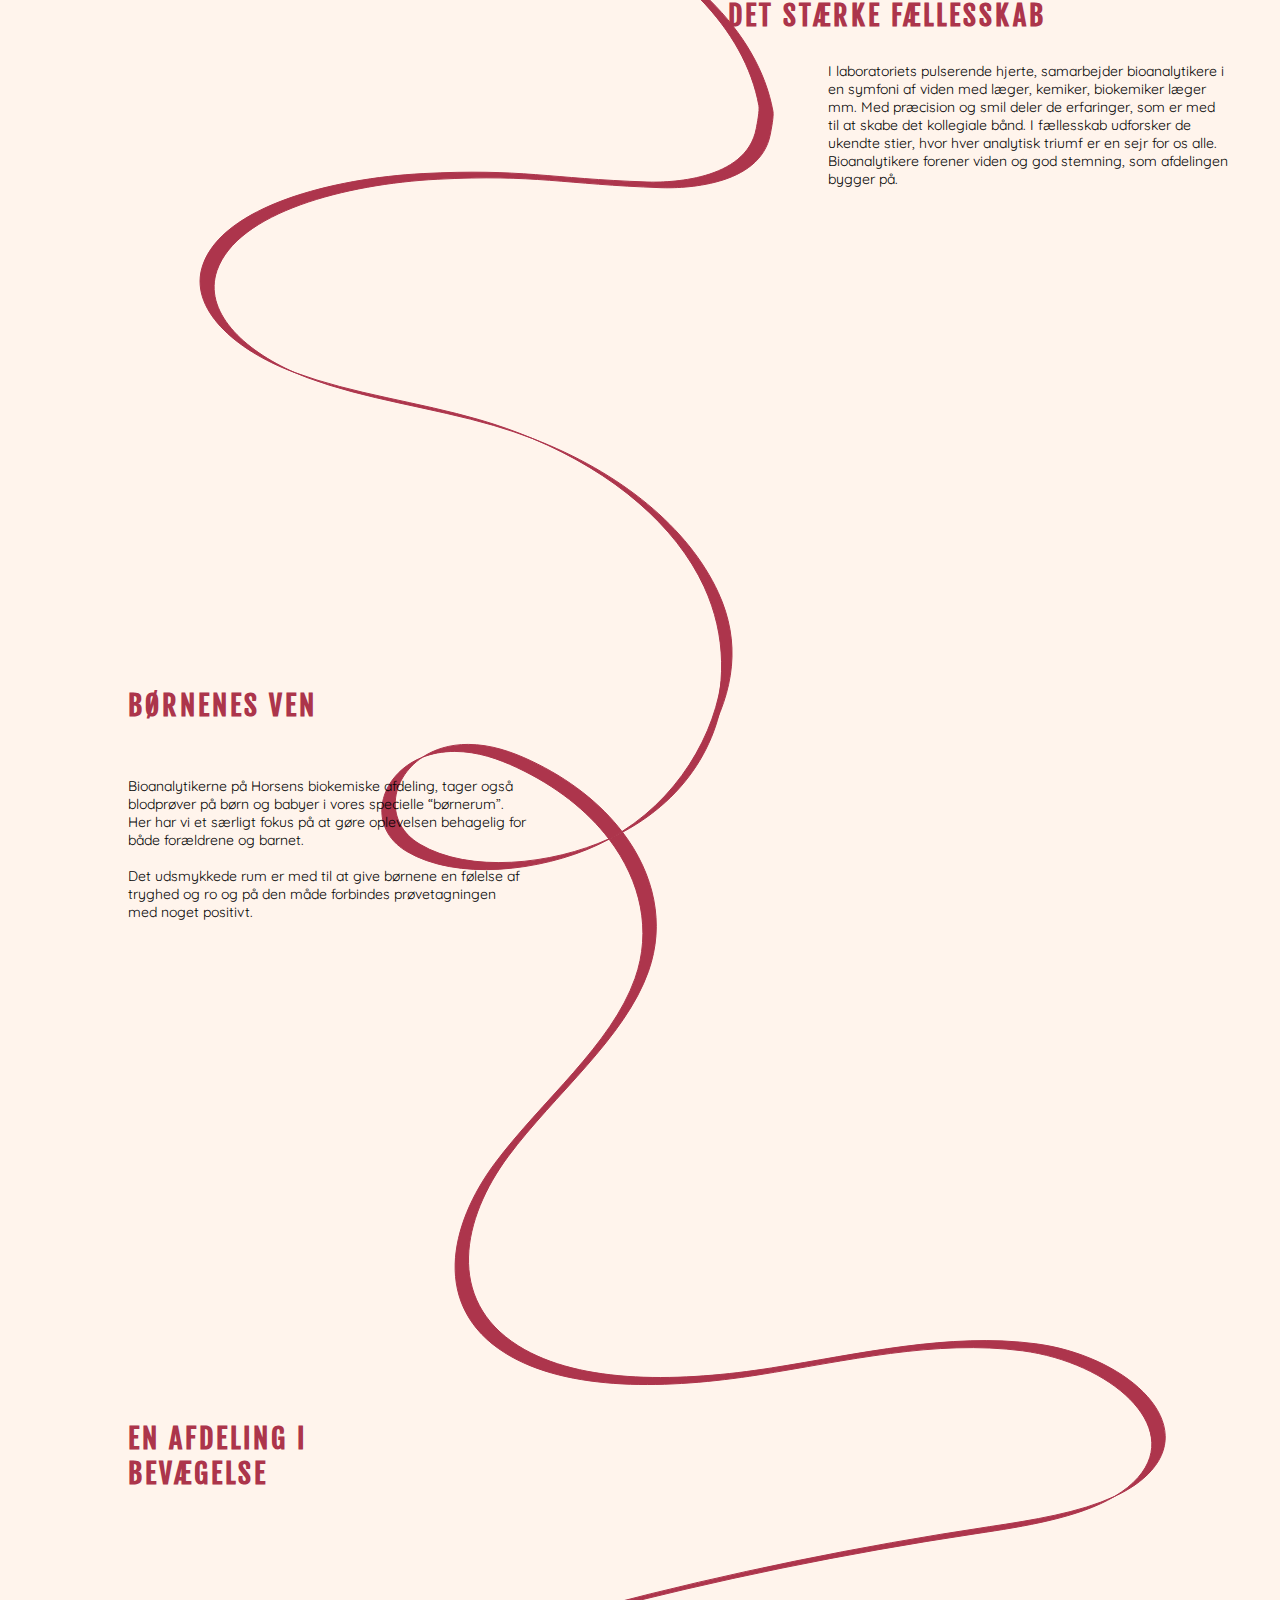
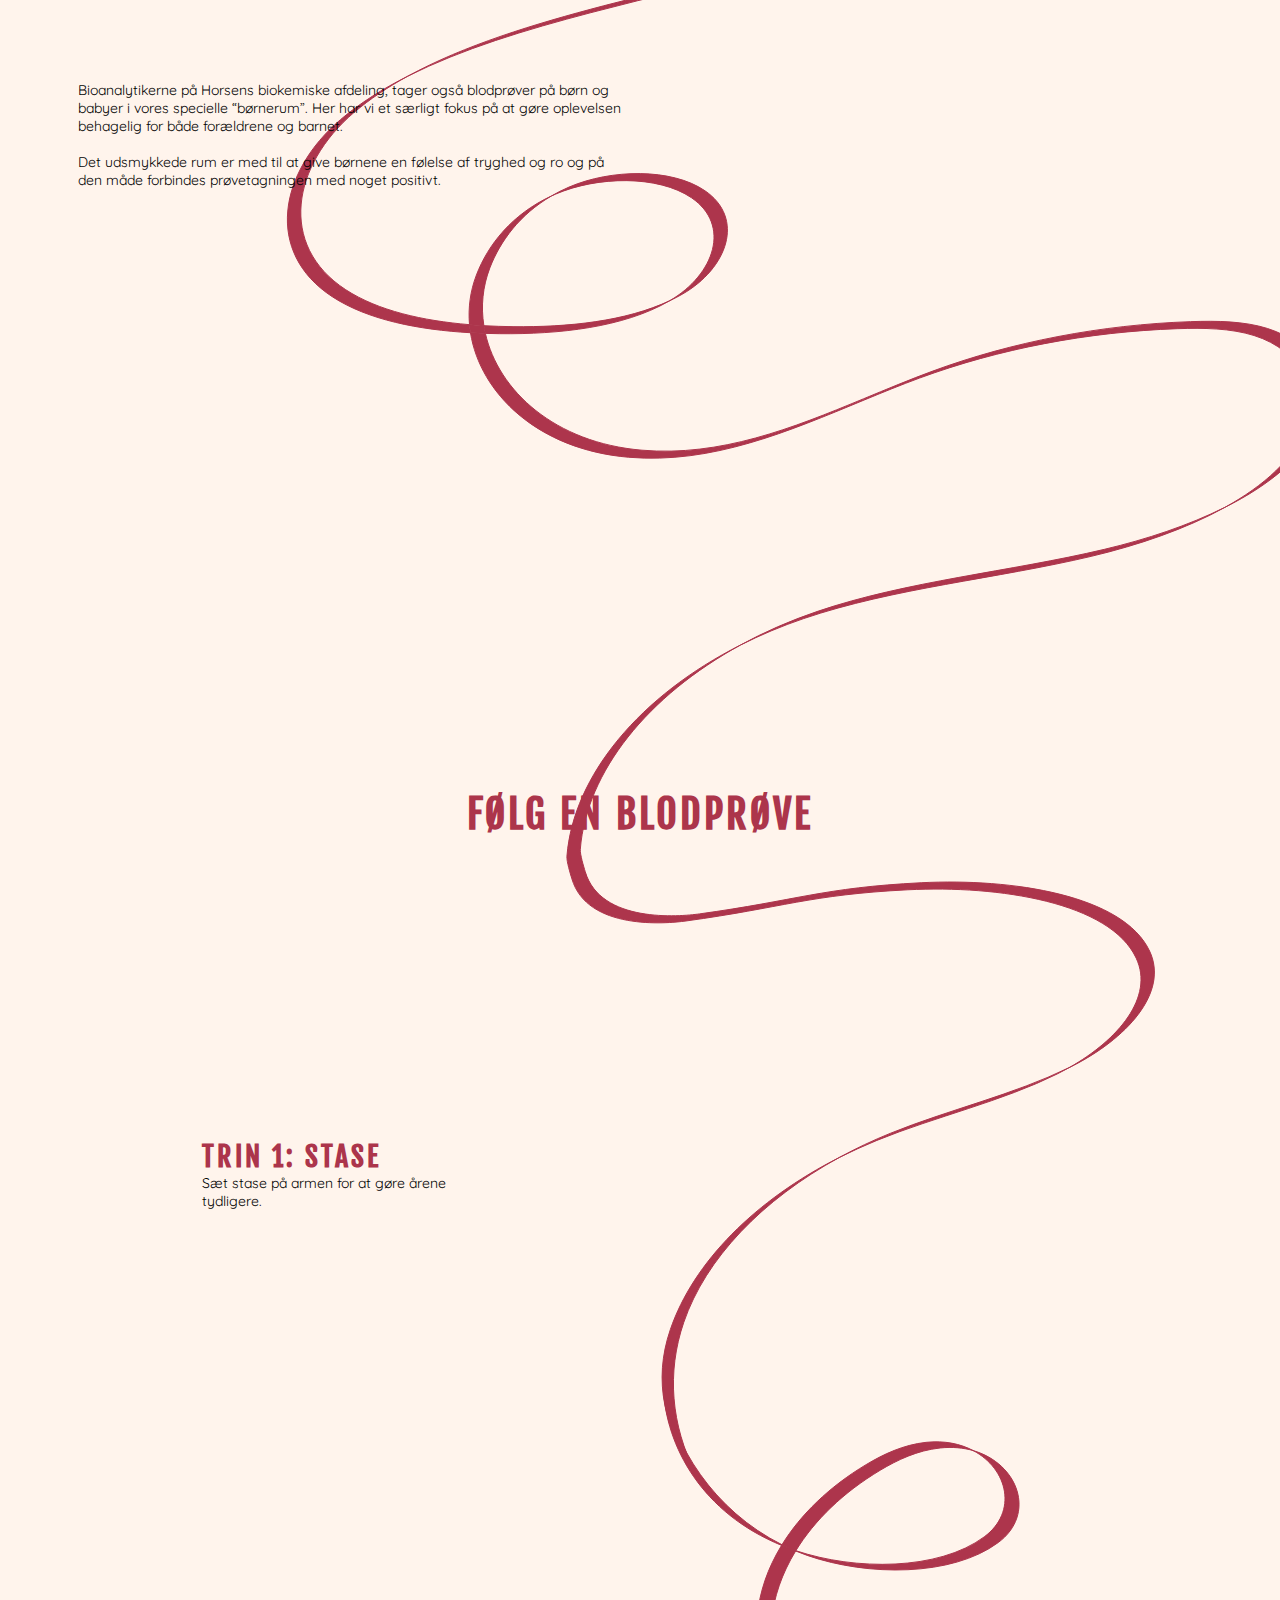
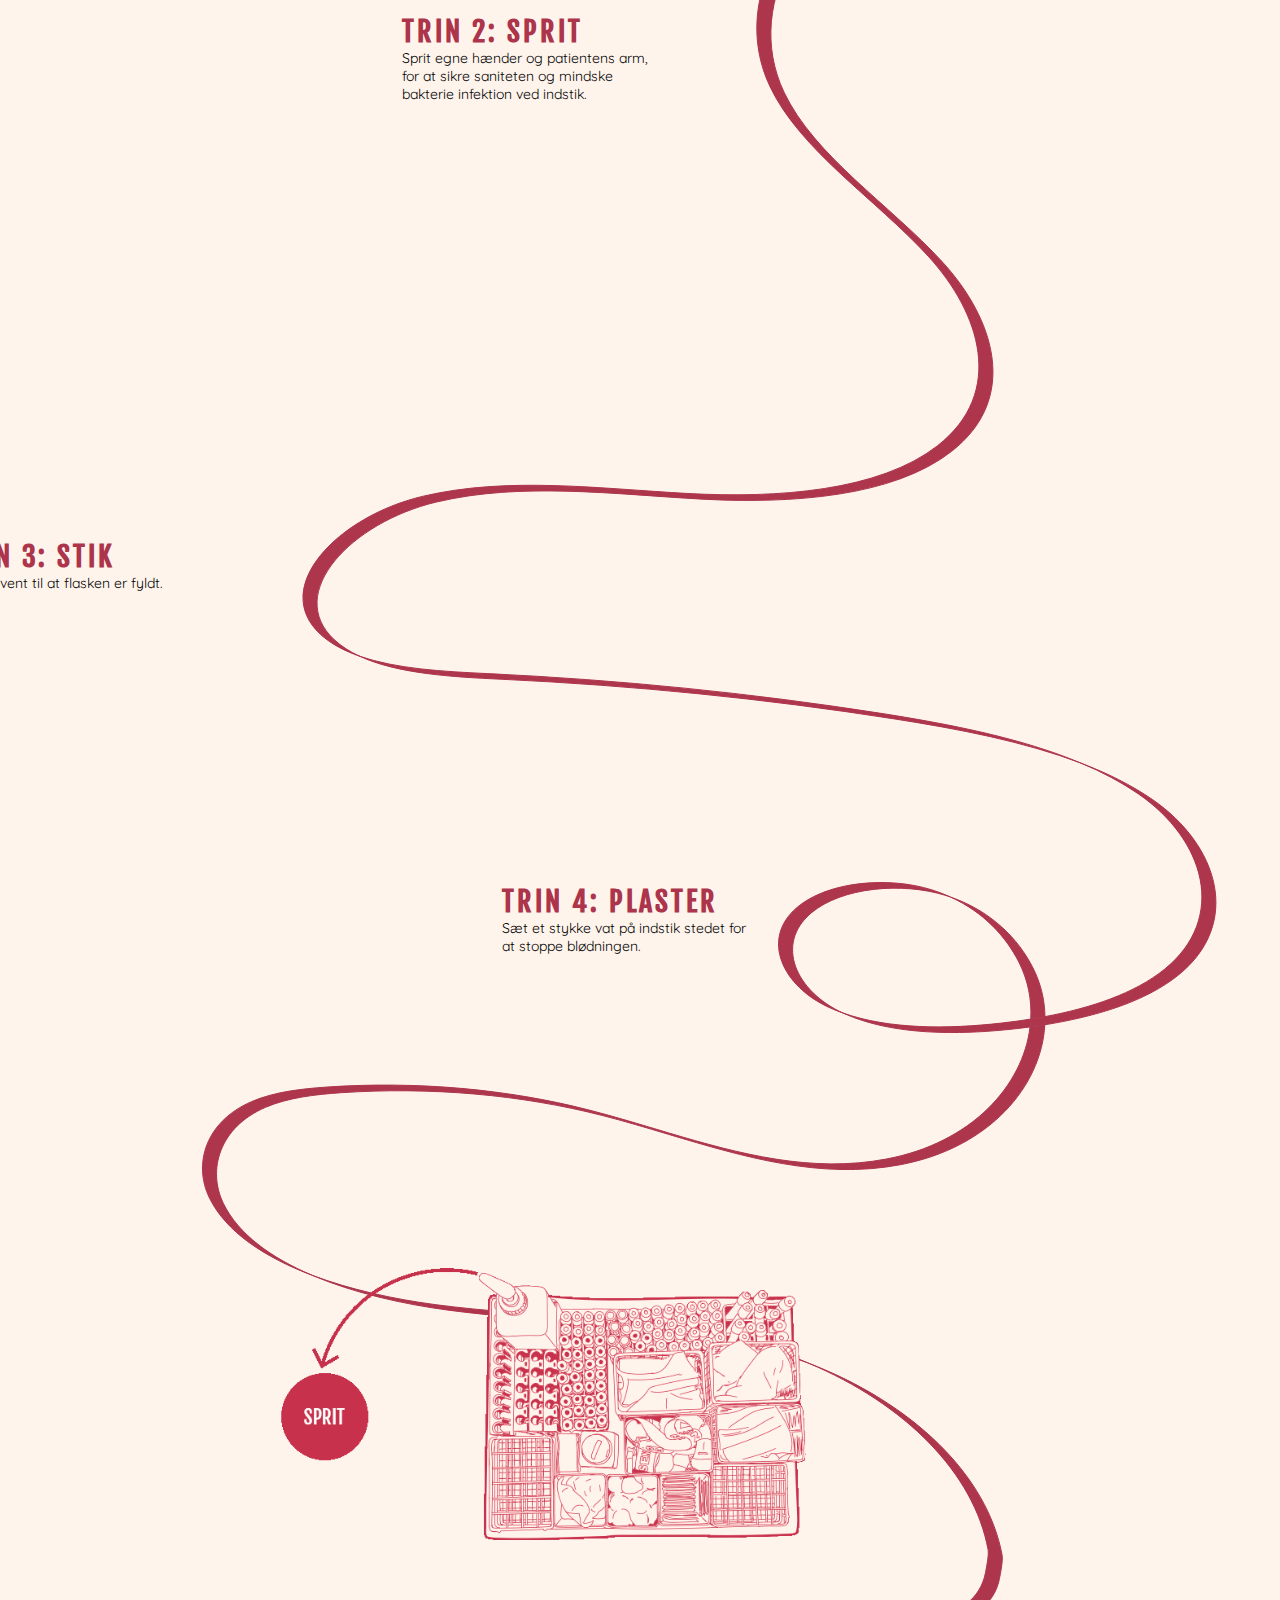
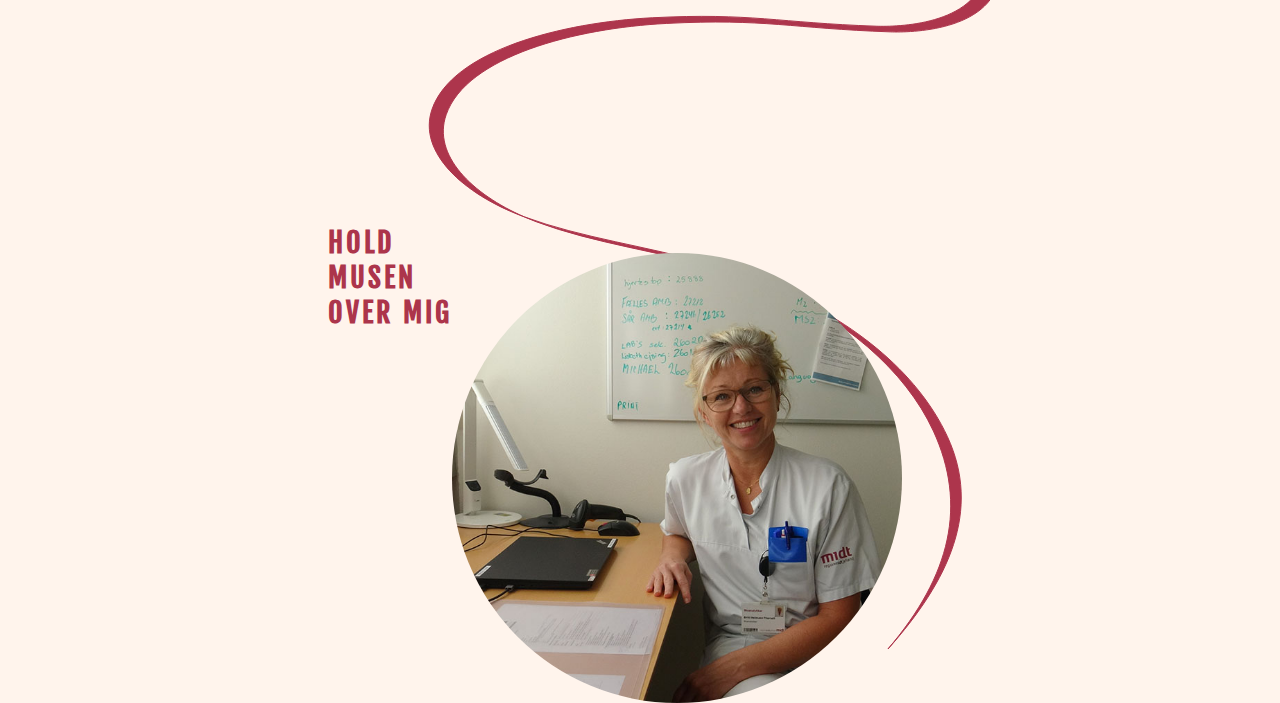
==== commit 0fa0f14c: "Færdig" ====
--- a/index.html
+++ b/index.html
@@ -1,56 +1,293 @@
 <!DOCTYPE html>
 <html lang="en">
+
 <head>
     <meta charset="UTF-8">
     <meta name="viewport" content="width=device-width, initial-scale=1.0">
-    <title>Bioanalytikerens historie | Forside</title>
+    <title>Bioanalytikeren</title>
     <link rel="stylesheet" href="style.css">
+    <script src="scriptForside.js" defer></script>
     <script src="script.js" defer></script>
+    <script src="scriptAnimation.js" defer></script>
+
+    <link rel="icon" href="media/img/bfavicon.png" type="img/png">
+
 </head>
+
 <body>
-    
-    <!-- KURVE TIL VENSTRE -->
-
-        <svg id="storKurve"width="480" height="340" viewBox="0 0 580 465" fill="none" xmlns="http://www.w3.org/2000/svg">
-            <path d="M579.205 40.0916L579.196 40.436C573.625 40.2638 568.081 39.4249 562.602 37.7472C556.502 35.8753 550.842 33.0497 545.373 29.7915C534.249 23.1602 523.919 14.7452 512.274 8.96603C502.09 3.91088 490.992 1.37669 479.779 1.03673C492.691 0.661462 505.595 3.15151 517.311 8.96603C528.974 14.7496 550.458 29.8179 550.458 29.8179C550.458 29.8179 561.556 35.8797 567.648 37.7472C571.471 38.9216 575.334 39.6766 579.205 40.0916Z" fill="#AD354C"/>
-            <path d="M401.58 40.8244C418.165 15.3941 449.432 0.136003 479.781 1.04107C451.044 1.85784 422.288 16.8114 406.617 40.8244H401.58Z" fill="#AD354C"/>
-            <path d="M215.621 41.2526H212.354C190.98 19.2793 164.392 1.69447 134.316 1.02781C135.23 1.01015 136.144 1.01015 137.053 1.01898C167.349 1.49139 194.118 19.1513 215.621 41.2526Z" fill="#AD354C"/>
-            <path d="M159.454 237.481C176.547 263.224 185.733 297.012 173.126 325.224C164.239 345.127 141.62 358.606 120.78 357.837C140.666 357.184 161.423 344.076 169.859 325.224C182.466 297.012 173.28 263.224 156.179 237.481C139.086 211.746 114.961 191.636 93.9355 168.987C72.9229 146.338 54.197 119.115 52.1884 88.2767C49.2881 43.6281 89.0664 0.31718 133.793 1.01916C133.965 1.01916 134.151 1.02799 134.323 1.02799C90.7306 2.08317 52.6254 44.5376 55.4683 88.2723C57.468 119.111 76.194 146.334 97.2154 168.982C118.228 191.631 142.366 211.746 159.459 237.476L159.454 237.481Z" fill="#AD354C"/>
-            <path d="M120.744 357.837C110.896 358.155 101.268 355.427 93.4455 348.822C82.6567 339.714 77.3903 325.829 72.5389 312.566C65.5155 293.33 58.4922 274.09 51.4689 254.854C44.6089 236.086 31.5422 213.746 13.4961 212.457C33.2418 211.075 47.4694 234.973 54.7355 254.854C61.7589 274.09 68.791 293.33 75.8143 312.566C80.6569 325.829 85.9233 339.714 96.7122 348.822C103.66 354.685 112.048 357.497 120.744 357.837Z" fill="#AD354C"/>
-            <path d="M19.9452 394.371C23.0176 419.241 -0.568593 448.194 -25.7793 459.351C-1.39409 448.163 19.7465 419.223 16.6785 394.371C12.9881 364.504 -3.86174 338.155 -14.8095 310.116C-25.744 282.076 -29.7699 247.339 -10.4083 224.293C-6.10426 219.181 -0.599491 214.788 5.87645 213.154C8.50744 212.492 11.0457 212.28 13.4957 212.452C12.0743 212.549 10.6308 212.779 9.15194 213.154C2.66717 214.788 -2.82877 219.181 -7.13282 224.293C-26.4944 247.335 -22.4773 282.076 -11.534 310.116C-0.599493 338.155 16.2547 364.504 19.9408 394.371H19.9452Z" fill="#AD354C"/>
-            <path d="M401.58 40.8244C418.165 15.3941 449.432 0.136003 479.781 1.04107C490.994 1.37661 502.092 3.91522 512.276 8.97036C523.921 14.7451 534.251 23.1645 545.375 29.7958C550.84 33.054 556.499 35.8796 562.605 37.7516C568.083 39.4337 573.627 40.2681 579.198 40.4403" stroke="#AD354C" stroke-miterlimit="10"/>
-            <path d="M120.784 357.837C140.671 357.184 161.427 344.076 169.863 325.224C182.471 297.012 173.284 263.224 156.183 237.481C139.09 211.746 114.966 191.636 93.9398 168.987C72.9272 146.338 54.2013 119.115 52.1927 88.2767C49.2881 43.6281 89.0663 0.31718 133.793 1.01916C133.965 1.01916 134.151 1.02799 134.323 1.02799C164.398 1.69024 190.982 19.2751 212.361 41.2528" stroke="#AD354C" stroke-miterlimit="10"/>
-            <path d="M-40.7969 463.783C-35.7733 463.161 -30.7099 461.62 -25.779 459.355C-1.39384 448.168 19.7468 419.227 16.6788 394.376C12.9883 364.508 -3.86149 338.16 -14.8092 310.12C-25.7437 282.081 -29.7697 247.344 -10.4081 224.298C-6.10401 219.185 -0.599243 214.792 5.8767 213.159C8.50769 212.496 11.046 212.284 13.496 212.457C31.5421 213.746 44.6087 236.086 51.4687 254.854C58.4921 274.09 65.5154 293.33 72.5387 312.566C77.3902 325.829 82.6566 339.714 93.4454 348.822C101.268 355.422 110.896 358.151 120.744 357.837" stroke="#AD354C" stroke-miterlimit="10"/>
-            <path d="M406.615 40.8244C422.286 16.8114 451.042 1.8579 479.78 1.04113C492.692 0.665856 505.595 3.1559 517.311 8.97042C528.974 14.754 550.459 29.8223 550.459 29.8223C550.459 29.8223 561.557 35.8841 567.649 37.7516C571.471 38.926 575.334 39.681 579.205 40.096" stroke="#AD354C" stroke-miterlimit="10"/>
-            <path d="M-41 463.752C-35.9941 463.13 -30.8557 461.598 -25.7791 459.351C-0.568405 448.194 23.0222 419.241 19.9454 394.371C16.2549 364.504 -0.594891 338.155 -11.5294 310.116C-22.4727 282.076 -26.4898 247.339 -7.12822 224.293C-2.82417 219.18 2.67177 214.788 9.15654 213.154C10.6354 212.779 12.0789 212.549 13.5003 212.452C33.246 211.07 47.4736 234.968 54.7398 254.849C61.7631 274.085 68.7952 293.326 75.8186 312.562C80.6612 325.824 85.9276 339.709 96.7164 348.817C103.665 354.68 112.052 357.493 120.748 357.833H120.788C141.629 358.601 164.248 345.118 173.134 325.219C185.742 297.008 176.555 263.22 159.463 237.476C142.37 211.741 118.232 191.631 97.2196 168.982C76.1982 146.333 57.4723 119.111 55.4725 88.2721C52.6208 44.5418 90.726 2.08741 134.318 1.02781C135.232 1.01015 136.146 1.01015 137.055 1.01898C167.351 1.49139 194.12 19.1513 215.623 41.2526" stroke="#AD354C" stroke-miterlimit="10"/>
-            </svg>
-            
+
+    <svg id="storKurve" width="498" height="364" viewBox="0 0 498 364" fill="none" xmlns="http://www.w3.org/2000/svg">
+        <path
+            d="M497 32.7127V32.9744C491.52 33.1355 486.056 32.545 480.675 30.931C475.936 29.5083 471.539 27.3609 467.29 24.8846C458.647 19.8448 450.622 13.4495 441.575 9.05729C434.17 5.46368 426.145 3.5444 418 3.09814C428.615 2.53443 439.28 4.38325 448.911 9.05729C457.972 13.4528 474.663 24.9048 474.663 24.9048C474.663 24.9048 483.285 29.5117 488.018 30.931C490.988 31.8235 493.989 32.3973 496.997 32.7127H497Z"
+            fill="#AD354C" />
+        <path d="M355 34C368.311 13.7442 393.683 1.7674 418 3.10083C396.071 4.28305 374.368 15.7959 362.406 34H355Z"
+            fill="#AD354C" />
+        <path
+            d="M210 32.2805V34H199.418C182.467 16.8188 161.368 3.08685 137.486 2.72304C135.986 2.69902 134.493 2.73677 133 2.84317C137.879 1.57328 142.928 0.92461 148.065 1.00698C171.947 1.37422 193.049 15.1027 210 32.2839V32.2805Z"
+            fill="#AD354C" />
+        <path
+            d="M165.754 185.938C179.094 206.056 186.263 232.46 176.424 254.507C169.826 269.294 153.538 279.551 137.973 280C149.889 276.439 160.828 267.7 165.951 256.232C175.79 234.185 168.621 207.781 155.274 187.663C141.935 167.552 123.107 151.837 106.698 134.137C90.2987 116.438 75.6844 95.1643 74.1169 71.0649C71.9464 37.6638 100.314 5.21846 133.36 3C105.037 10.48 82.6608 39.5269 84.597 69.3398C86.1577 93.4392 100.772 114.713 117.178 132.412C133.577 150.112 152.415 165.831 165.754 185.938Z"
+            fill="#AD354C" />
+        <path
+            d="M116.6 273.162C122.729 278.319 130.274 280.469 138 280.251C126.895 283.549 114.951 282.408 106.021 274.899C97.5149 267.745 93.3631 256.837 89.5383 246.419C84.0013 231.308 78.4643 216.194 72.9274 201.084C67.6479 186.688 57.7085 169.628 44 167.887C45.145 167.342 46.3317 166.905 47.5742 166.597C64.9194 162.241 77.375 182.606 83.5106 199.35C89.0476 214.46 94.5916 229.574 100.129 244.685C103.946 255.103 108.098 266.011 116.604 273.165L116.6 273.162Z"
+            fill="#AD354C" />
+        <path
+            d="M55.8332 308.356C58.571 330.631 27.0297 357.126 4 362C26.1594 357.229 48.144 332.334 45.4131 310.079C42.5485 286.76 29.4694 266.187 20.9716 244.295C12.4841 222.402 9.3591 195.28 24.3879 177.286C27.7287 173.294 32.0016 169.864 37.0284 168.589C39.4304 167.982 41.733 167.862 43.9328 168.148C40.4035 169.837 37.347 172.536 34.8114 175.559C19.7826 193.549 22.9008 220.675 31.3951 242.568C39.8827 264.46 52.9652 285.033 55.8263 308.352L55.8332 308.356Z"
+            fill="#AD354C" />
+        <path
+            d="M355 34C368.243 13.7442 393.487 1.7674 417.681 3.10083C425.859 3.55791 433.913 5.52369 441.351 9.20437C450.435 13.6995 458.492 20.2533 467.17 25.4152C471.433 27.9514 475.847 30.1509 480.609 31.6081C486.012 33.2611 491.501 33.866 497 33.701"
+            stroke="#AD354C" stroke-miterlimit="10" />
+        <path
+            d="M4 362C26.3538 357.23 48.5312 332.338 45.7763 310.086C42.8866 286.77 29.6928 266.2 21.1205 244.31C12.5585 222.42 9.4061 195.302 24.5667 177.31C27.9369 173.319 32.2472 169.89 37.3181 168.614C39.7411 168.008 42.064 167.887 44.2831 168.173C57.902 169.907 67.7706 186.861 73.0143 201.165C78.5137 216.182 84.0131 231.202 89.5126 246.22C93.3114 256.573 97.4351 267.413 105.883 274.524C114.753 281.989 126.619 283.12 137.646 279.842C149.602 276.285 160.577 267.554 165.717 256.098C175.589 234.074 168.395 207.696 155.005 187.599C141.621 167.508 122.73 151.808 106.267 134.127C89.8133 116.446 75.1504 95.1935 73.5777 71.1185C71.4069 37.7547 99.8685 5.34228 133.024 3.12607C134.507 3.02267 135.99 2.98476 137.48 3.00544C161.202 3.37423 182.163 17.1609 199 34.4149"
+            stroke="#AD354C" stroke-miterlimit="10" />
+        <path d="M1 363C1.33225 363 1.66775 363 2 363" stroke="#AD354C" stroke-miterlimit="10" />
+        <path
+            d="M362 34C373.933 15.7923 395.587 4.28274 417.465 3.10052C428.152 2.52315 438.89 4.41678 448.586 9.20412C457.709 13.7062 474.514 25.4357 474.514 25.4357C474.514 25.4357 483.195 30.1543 487.96 31.608C490.95 32.5222 493.972 33.1099 497 33.4329"
+            stroke="#AD354C" stroke-miterlimit="10" />
+        <path
+            d="M1 363C1.35301 362.955 1.70948 362.91 2.06249 362.848C2.78582 362.734 3.50915 362.606 4.23248 362.451C27.4932 357.564 59.3507 331.023 56.5854 308.705C53.6921 285.341 40.4819 264.73 31.9093 242.796C23.3297 220.862 20.1803 193.689 35.3598 175.661C37.9208 172.632 41.0079 169.924 44.5727 168.236C45.7113 167.693 46.8915 167.258 48.127 166.951C65.3761 162.613 77.7627 182.893 83.8642 199.567C89.3705 214.614 94.8837 229.665 100.39 244.713C104.187 255.088 108.315 265.949 116.774 273.074C122.868 278.21 130.372 280.351 138.055 280.133C153.695 279.681 170.054 269.413 176.682 254.614C186.566 232.546 179.364 206.115 165.964 185.977C152.563 165.846 133.639 150.114 117.165 132.397C100.684 114.68 86.003 93.3849 84.4353 69.2612C82.4902 39.4184 104.969 10.3422 133.421 2.85472C138.273 1.57687 143.295 0.924137 148.403 1.00702C172.155 1.37656 193.142 15.1911 210 32.48"
+            stroke="#AD354C" stroke-miterlimit="10" />
+    </svg>
+
+
     <!-- KURVE TIL HØJRE -->
-    <svg id="lilleKurve" width="200" height="180" viewBox="0 0 278 242" fill="none" xmlns="http://www.w3.org/2000/svg">
-        <path d="M82.217 241.148C45.0315 243.207 50.4349 192.162 1 187C48.9722 191.712 47.7751 239.468 82.217 241.148Z" fill="#AD354C"/>
-        <path d="M277.236 2.6074C222.514 24.0134 167.9 45.5938 122.515 72.1037C102.124 84.0072 82.5566 99.7296 91.4542 115.025C99.5559 128.943 127.657 136.204 145.351 147.319C187.638 173.881 158.788 218.005 104.016 237.499C95.8191 240.416 88.6738 241.469 82.2175 241.14C87.256 240.856 92.7834 239.723 98.9861 237.521C153.813 218.041 182.692 173.937 140.371 147.394C122.657 136.284 94.5364 129.02 86.4347 115.115C77.5273 99.8251 97.1048 84.1157 117.515 72.2174C168.691 42.3704 215.688 25.1399 277.231 1.0001L277.236 2.6074Z" fill="#AD354C"/>
-        <path d="M277.228 0.999429C277.228 0.999429 277.174 1.01793 277.155 1.02845C215.612 25.166 168.615 42.395 117.439 72.2393C97.0284 84.1366 77.451 99.8471 86.3583 115.133C94.4599 129.037 122.585 136.3 140.295 147.409C182.616 173.95 153.731 218.049 98.9096 237.528C92.7119 239.732 87.1795 240.863 82.141 241.146C44.9838 243.248 49.8978 192.284 0.5 187" stroke="#AD354C" stroke-miterlimit="10"/>
-        </svg>
-        
+    <svg id="lilleKurve" width="225" height="309" viewBox="0 0 274 309" fill="none" xmlns="http://www.w3.org/2000/svg">
+        <path
+            d="M3.46045 296.408C18.3826 259.842 98.6598 238.522 120.696 231.047C145.998 221.041 163.146 200.977 165.77 181.63C168.625 203.595 150.193 229.011 120.632 240.704C98.6279 248.167 18.5421 261.462 3.46045 296.408Z"
+            fill="#AD354C" />
+        <path
+            d="M273 1L272.936 10.657C228.497 28.3922 173.063 49.8965 136.185 71.9407C122.447 80.1501 96.1276 91.5023 91.8528 109.035C86.7245 85.8619 120.138 71.9107 136.248 62.2837C173.127 40.2394 228.561 18.7352 273 1Z"
+            fill="#AD354C" />
+        <path
+            d="M148.61 146.291C162.544 155.415 167.576 168.354 165.77 181.63C164.506 171.894 159.062 162.833 148.547 155.948C134.589 144.697 105.08 144.322 92.3194 120.695C91.0234 116.528 90.9676 112.65 91.8528 109.035C91.9964 109.695 92.1719 110.363 92.3832 111.038C105.144 134.665 134.653 135.04 148.61 146.291Z"
+            fill="#AD354C" />
+        <path d="M3.4405 296.456C1.86135 300.128 1 304.039 1 308.21" stroke="#AD354C" stroke-width="0.5"
+            stroke-linecap="round" stroke-linejoin="round" />
+        <path
+            d="M91.8528 109.035C90.9675 112.65 91.0233 116.528 92.3193 120.695C105.08 144.322 134.589 144.697 148.546 155.948C159.062 162.833 164.505 171.894 165.77 181.63C168.625 203.595 150.193 229.011 120.632 240.704C98.6279 248.168 18.5421 261.462 3.46045 296.408"
+            stroke="#AD354C" stroke-width="0.5" stroke-linecap="round" stroke-linejoin="round" />
+        <path
+            d="M91.8528 109.035C86.7245 85.8619 120.138 71.9107 136.248 62.2837C173.127 40.2394 228.561 18.7352 273 1L272.936 10.657C228.497 28.3922 173.063 49.8965 136.185 71.9407C122.447 80.1501 96.1276 91.5023 91.8528 109.035Z"
+            stroke="#AD354C" stroke-width="0.5" stroke-linecap="round" stroke-linejoin="round" />
+        <path
+            d="M3.46045 296.408C18.3826 259.842 98.6598 238.522 120.696 231.047C145.998 221.042 163.146 200.977 165.77 181.63C167.576 168.354 162.543 155.415 148.61 146.291C134.653 135.04 105.144 134.665 92.3831 111.038C92.1718 110.363 91.9963 109.695 91.8528 109.035"
+            stroke="#AD354C" stroke-width="0.5" stroke-linecap="round" stroke-linejoin="round" />
+        <path d="M3.46132 296.408C3.46132 296.408 3.44879 296.437 3.44043 296.456" stroke="#AD354C" stroke-width="0.5"
+            stroke-linecap="round" stroke-linejoin="round" />
+        <path d="M1.06384 308.303C1.06384 304.189 1.90127 300.24 3.44054 296.456" stroke="#AD354C" stroke-width="0.5"
+            stroke-linecap="round" stroke-linejoin="round" />
+    </svg>
+
     <div id="startBox">
         <div id="startBoxTekst">
             <!-- DRÅBE -->
             <svg class="mb" width="33" height="52" viewBox="0 0 33 52" fill="none" xmlns="http://www.w3.org/2000/svg">
-                <path d="M33.0055 35.4972C33.0243 44.2417 25.6682 51.3464 16.5751 51.366C7.48195 51.3855 0.0952623 44.3126 0.0764335 35.5681C0.0576046 26.8236 16.4645 0.035349 16.4645 0.035349C16.4645 0.035349 32.9867 26.7527 33.0055 35.4972Z" fill="#AC354B"/>
+                <path
+                    d="M33.0055 35.4972C33.0243 44.2417 25.6682 51.3464 16.5751 51.366C7.48195 51.3855 0.0952623 44.3126 0.0764335 35.5681C0.0576046 26.8236 16.4645 0.035349 16.4645 0.035349C16.4645 0.035349 32.9867 26.7527 33.0055 35.4972Z"
+                    fill="#AC354B" />
             </svg>
-            
+
             <!-- INDHOLD I BOKSEN -->
-            <h1 class="mb" >OVERVEJER DU AT <br> SKIFTE RETNING?</h1>
-            <p class="mb" >Lorem Ipsum er ganske enkelt fyldtekst fra print- og typografiindustrien. Lorem Ipsum har været standard fyldtekst siden 1500-tallet, hvor en ukendt trykker sammensatte en tilfældig spalte for at trykke en bog til sammenligning af forskellige skrifttyper. Lorem Ipsum har ikke alene overlevet fem århundreder, men har også vundet indpas i elektronisk typografi uden væsentlige ændringer. Sætningen blev gjordt kendt i 1960'erne med.</p>
-            <div id="startBoxKnapper">
-                <a id="arbejdspladsknapper" href="arbejdsplads.html">ARBEJDSPLADSEN</a>
-                <a id="brittknapper" href="britt.html">BRITTS HISTORIE</a>
-                <a id="blodknapper" href="blod.html">FØLG EN BLODPRØVE</a>
-            </div>
+            <h1 class="mb">OVERVEJER DU AT <br> SKIFTE RETNING?</h1>
+            <p class="mb">Drømmer du om at udforske en meningsfuld karriere inden for? Eller sidder du fast i en profession som du måske har vokset fra?
+
+                Uanset om du er en studerende eller en voksen der allerede er en del af arbejdsmarkedet, så byder bioanalytikerens verden på spændende udfordringer og muligheder for personlig og faglig vækst.
+                <br><br>Tag springet, og vær med til at forme fremtidens sundhedssektor.
+                Din rejse som bioanalytiker venter på at blive startet – hvorvidt det er som studerende eller er du i fast arbejde, så giver bioanalytikerfaget mulighed for et nyt sporskifte og en frisk start.
+                </p>
         </div>
 
     </div>
-
-    <div id="testhøjde"></div>
+    <header>
+        <a id="brittknapper" href="">BRITTS HISTORIE</a>
+        <a id="arbejdspladsknapper" href="">ARBEJDSPLADSEN</a>
+        <a id="blodknapper" href="">FØLG EN BLODPRØVE</a>
+    </header>
+
+    <a id="tilbageTilTop" href="">
+        <svg width="35" height="35" viewBox="0 0 51 50" fill="none" xmlns="http://www.w3.org/2000/svg">
+            <path
+                d="M0.0390625 20.9161V33.6536L19.4206 18.5733L19.5033 50.0041H31.1688L31.1797 18.5733L50.0238 33.2453L50.0391 20.9198L26.2554 0.618574C25.2806 -0.214379 23.6682 -0.198046 22.7151 0.653054L0.0390625 20.9161Z"
+                fill="#AC2242" />
+        </svg>
+    </a>
+
+    <div id="baggrundsKurve">
+        <div class="indholdsSektionET">
+
+            <section>
+                <h2 class="mb mt" id="brittsHIS"> BRITTS HISTORIE</h2>
+                <div>
+
+                    <video id="brittvideo" controls>
+                        <source src="media/vid/brits_historie.mp4" type="video/mp4">
+                    </video>
+                    <p id="brittsHISbrod">Britt, den dedikerede bioanalytiker, udviser glæde og kvalitet i sit arbejde.
+                        Både når hun integrerer med patienter, men også med kollegaer.<br><br>
+                        Hendes åbenhed og imødekommende natur skaber en positiv atmosfære på arbejdspladsen. En sand
+                        holdspiller på Horsens biokemiske afdeling.
+                        <br><br>
+                        Se og høre mere om Britt og hendes bioanalytiker-rejse i videoerne.
+                    </p>
+                </div>
+            </section>
+
+            <section id="efterskoleSEC">
+                <h3 id="efterSkole">EFTERSKOLE</h3>
+                <div id="efterskolebillede">
+                    <img src="media/img/efterskoleMEDFARVE.png" alt="">
+                    <p>Britt har også arbejdet på efterskolen “Ådalen”, hvor hun havde administrative og mediegrafiske arbejdsopgaver.</p>
+                </div>
+            </section>
+
+            <section id="apotekSEC">
+                <h3>APOTEKS MARKEDSFØRING</h3>
+                <div>
+                    <img src="media/img/apotekMoon.png" id="moonIMG" alt="">
+                    <p>Tidligere har Britt også arbejdet med marketing i forbindelse med hendes job i et apotek. Nu er
+                        apoteket udskiftet med Regions Hospitalet Horsens og medicinen er ersfattet med blod, urin,
+                        rygmarvsvæsker og mm.</p>
+                </div>
+            </section>
+
+            <section id="laegePraksisSEC">
+                <h3>LÆGEPRAKSIS</h3>
+                <div>
+                    <img src="media/img/stethoscope-147700_640.png" alt="">
+                    <p>Som barn og teenager tilbragte Britt meget tid på farens lægepraksis. Som ung pige, fik Britt et
+                        job og arbejde sammen med forældrene på farens lægepraksis. Det var en barn- og ungdom som hun
+                        kigger tilbage på med glæde og nostalgi.
+                </div>
+            </section>
+
+            <section id="medicinSEC">
+                <h3>MEDICINSTUDIET</h3>
+                <div>
+                    <img src="media/img/caduceus-30591_640.png" id="medicinIMG" alt="">
+                    <p>Britt har også læst på medicin studiet på universitet, men droppede studiet senere. Siden da har
+                        Britt haft en stor interesse for genetik og immunologi. På bioanalytiker studiet genfandt Britt
+                        sin store interesse for genetik og immunologi og kom bla. også på studieophold på immunologiske
+                        afdelinger og Blodbanken.</p>
+                </div>
+            </section>
+
+            <video src="media/vid/personlig.mp4" controls id="personligVIDEO"></video>
+        </div>
+
+        <div class="indholdsSektionTO">
+            <h2 id="arbejdspladsH2">ARBEJDSPLADSEN</h2>
+
+            <section id="faellesskabSEC">
+                <h3>DET STÆRKE FÆLLESSKAB</h3>
+                <div>
+                    <div class="faellesskabFoto">
+                        <img src="media/img/store_runde_billede.jpg" id="storesFotoFaellesskab" alt="INDSÆT BILLEDE">
+                        <img src="media/img/mellem_runde_billede.jpg" id="mellemFotoFaellesskab" alt="INDSÆT BILLEDE">
+                        <img src="media/img/lille_runde_billede.jpg" id="lilleFotoFaellesskab" alt="INDSÆT BILLEDE">
+                        <p>I laboratoriets pulserende hjerte, samarbejder bioanalytikere i en symfoni af viden med
+                            læger, kemiker, biokemiker læger mm. Med præcision og smil deler de erfaringer, som er med
+                            til at skabe det kollegiale bånd. I fællesskab udforsker de ukendte stier, hvor hver
+                            analytisk triumf er en sejr for os alle. Bioanalytikere forener viden og god stemning, som
+                            afdelingen bygger på.</p>
+                    </div>
+                </div>
+            </section>
+
+            <section id="boernSEC">
+                <h3>BØRNENES VEN</h3>
+                <div>
+
+                    <div class="boernFoto">
+                        <img src="media/img/mellem_runde_boerne_billede.jpg" id="storesFotoBoern" alt="INDSÆT BILLEDE">
+                        <img src="media/img/store_runde_boerne_billede.jpg" id="mellemFotoBoern" alt="INDSÆT BILLEDE">
+                        <img src="media/img/lille_runde_boerne_billede.jpg" id="lilleFotoBoern" alt="INDSÆT BILLEDE">
+                    </div>
+                    <p>Bioanalytikerne på Horsens biokemiske afdeling, tager også blodprøver på børn og babyer i vores
+                        specielle “børnerum”. Her har vi et særligt fokus på at gøre oplevelsen behagelig for både
+                        forældrene og barnet.
+                        <br><br>
+                        Det udsmykkede rum er med til at give børnene en følelse af tryghed og ro og på den måde
+                        forbindes prøvetagningen med noget positivt.
+                    </p>
+                </div>
+            </section>
+
+            <section id="afdelingSEC">
+                <h3>EN AFDELING I BEVÆGELSE</h3>
+                <div>
+                    <div class="afdelingFoto">
+                        <img src="media/img/undervisningiKaffestue.jpg" id="storeFotoUndervisning" alt="INDSÆT BILLEDE">
+                        <img src="media/img/kageAfdelingen.jpg" id="mellemFotoKage" alt="INDSÆT BILLEDE">
+                        <img src="media/img/randomKantineFoto.jpg" id="lilleFotoKantine" alt="INDSÆT BILLEDE">
+                    </div>
+                    <p>Bioanalytikerne på Horsens biokemiske afdeling, tager også blodprøver på børn og babyer i vores
+                        specielle “børnerum”. Her har vi et særligt fokus på at gøre oplevelsen behagelig for både
+                        forældrene og barnet.
+                        <br><br>
+                        Det udsmykkede rum er med til at give børnene en følelse af tryghed og ro og på den måde
+                        forbindes prøvetagningen med noget positivt.
+                    </p>
+                </div>
+            </section>
+        </div>
+
+
+
+
+
+        <div class="indholdsSektionTRE">
+            <h2 id="sidsteH">FØLG EN BLODPRØVE</h2>
+
+            <section id="trin1SEC">
+                <div class="trinText" id="trinEt">
+                    <h3>TRIN 1: STASE</h3>
+                    <p>Sæt stase på armen for at gøre årene tydligere.</p>
+                </div>
+
+                <video class="rundVideo" id="rundVideo1" src="media/gif_1.mp4" muted loop></video>
+            </section>
+
+            <section id="trin2SEC">
+                <div class="trinText" id="trinTo">
+                    <h3>TRIN 2: SPRIT</h3>
+                    <p>Sprit egne hænder og patientens arm, for at sikre saniteten og mindske bakterie infektion ved
+                        indstik.</p>
+                </div>
+
+                <video class="rundVideo" id="rundVideo2" src="media/gif_2.mp4" muted loop></video>
+            </section>
+
+            <section id="trin3SEC">
+                
+                <div class="trinText" id="trinTre">
+                    <h3>TRIN 3: STIK</h3>
+                    <p>Stik og vent til at flasken er fyldt.</p>
+                </div>
+                
+                <video class="rundVideo" id="rundVideo3" src="media/gif_3.mp4" muted loop></video>
+            </section>
+
+            <section id="trin4SEC">
+                <div class="trinText" id="trinFire">
+                    <h3>TRIN 4: PLASTER</h3>
+                    <p>Sæt et stykke vat på indstik stedet for at stoppe blødningen.</p>
+                </div>
+
+                <video class="rundVideo" id="rundVideo4" src="media/gif_4.mp4" muted loop></video>
+            </section>
+
+                <div id="infoGrafik">
+                    <img src="media/img/infografik-(1).gif" alt="Infografik over redskab og udstyr der bruges til en blodprøve. Dette inkludere sprit, rør, vat, stase, spritservietter, rør holder og nåle">
+                </div>
+
+
+                <section id="blodLyd">
+                    <h3> HOLD MUSEN OVER MIG</h3>
+                    <img id="brittBillede" src="media/img/brit.jpg" alt="audio">
+                    <audio id="brittLyd" src="media/brit_lyd.mp3"></audio>
+                </section>
+        </div>
+    </div>
 </body>
+
 </html>--- a/style.css
+++ b/style.css
@@ -1,78 +1,105 @@
 @import url('https://fonts.googleapis.com/css2?family=Fjalla+One&family=Quicksand&display=swap');
 /* 
 
-
 font-family: 'Fjalla One', sans-serif;
 font-kerning: 3%
 
-
-font-family: 'Quicksand', sans-serif;
-
-
-
-
-
-
-
-
-
-
-*/
+font-family: 'Quicksand', sans-serif;*/
+
+/*---------------------------- Scrollbar ----------------------------*/
+/* scrollbar. */
+::-webkit-scrollbar {
+    width: 10px;
+    border: #AC354B 1px solid;
+    background-color: #ac354b3a;
+}
+
+/* the draggable scrolling handle. */
+::-webkit-scrollbar-thumb {
+    background-color: #AC354B;
+    border-radius: 50px;
+    transition: all 0.3s ease;
+}
+
+::-webkit-scrollbar-thumb:hover {
+    background-color: rgb(149, 38, 58);
+}
 
 /* ---------------------------------------- GENERELLE REGLER ---------------------------------------- */
 
-*{
+* {
     margin: 0;
     padding: 0;
     box-sizing: border-box;
 }
-body{
+
+#testhøjde {
+    height: 1000px;
+}
+
+body {
     background-color: #FFF4EC;
 }
 
-h1{
+h1 {
+    font-family: 'Fjalla One', sans-serif;
+    letter-spacing: 3px;
+    font-size: 50px;
+}
+
+h2 {
     color: #AC354B;
     font-family: 'Fjalla One', sans-serif;
     letter-spacing: 3px;
-    font-size: 50px;
-}
-h2{
+    font-size: 40px;
+    text-align: end;
+}
+
+#sidsteH {
+    text-align: start;
+}
+
+h3 {
     color: #AC354B;
     font-family: 'Fjalla One', sans-serif;
     letter-spacing: 3px;
-}
-h3{
-    color: #AC354B;
-    font-family: 'Fjalla One', sans-serif;
-    letter-spacing: 3px;
-}
-
-p{
+    font-size: 28px;
+}
+
+p {
     font-family: 'Quicksand', sans-serif;
     font-size: 14px;
-
-}
-a{
+    width: 400px;
+}
+
+a {
     font-family: 'Quicksand', sans-serif;
     font-size: 13px;
 }
 
-.mt{
+.mt {
     margin-top: 50px;
 }
-.mb{
+
+.mb {
     margin-bottom: 50px;
 }
 
-
+/* ---------------------------------------- TILBAGE TIL TOP ---------------------------------------- */
+#tilbageTilTop {
+    display: none;
+    position: fixed;
+    bottom: 10px;
+    right: 10px;
+}
 
 /* ---------------------------------------- HEADER ---------------------------------------- */
-header{
+header {
     position: fixed;
     z-index: 100;
 }
 
-header a svg{
+header a svg {
     margin: 10px;
     padding: 5px;
     border: solid #AC354B 2px;
@@ -80,9 +107,8 @@
     background-color: #FFF4EC;
 }
 
-
 /* ---------------------------------------- FORSIDE ---------------------------------------- */
-#startBox{
+#startBox {
     margin-top: 45px;
     display: flex;
     z-index: -1;
@@ -92,7 +118,7 @@
     background-repeat: no-repeat;
 }
 
-#startBoxTekst{
+#startBoxTekst {
     width: 55%;
     display: flex;
     flex-direction: column;
@@ -101,30 +127,25 @@
 
     background-color: white;
     border-radius: 0px 100px 100px 0px;
-
-}
-
-#startBoxTekst P{
-    width: 80%;
-}
-
-#storKurve{
+}
+
+#startBoxTekst P {
+    width: 75%;
+}
+
+#storKurve {
     position: absolute;
     top: 11px;
-    left:0;
-}
-#lilleKurve{
+    left: 0;
+}
+
+#lilleKurve {
     position: absolute;
-    bottom: -45px;
-    left:583px;
-}
-#startBoxKnapper{
-    width: 80%;
-    display: flex;
-    justify-content: space-evenly;
-    
-}
-header{
+    bottom: -99px;
+    left: 613.5px;
+}
+
+header {
     width: 100%;
     height: 80px;
 
@@ -133,19 +154,17 @@
     justify-content: center;
     gap: 50px;
 
-
-
     background-color: #ac354b75;
     position: sticky;
     top: -1px;
 }
 
-header a{
+header a {
     width: 180px;
     text-align: center;
-    
-}
-#startBoxKnapper a, header a{
+}
+
+header a {
     padding: 15px;
     border-radius: 25px;
     color: white;
@@ -155,284 +174,438 @@
     background-color: #AC354B;
 }
 
-/* ---------------------------------------- FØLG EN BLODPRØVE ---------------------------------------- */
-#startBoxBloddraaber{
-    width: 80%;
-    margin: 0 auto;
-    text-align: end;
-}
-#lilleDraabe{
+#lilleDraabe {
     margin-bottom: 20px;
 }
 
-#baggrundsKurve{
+/* ---------------------------------------- BAGGRUNDSBILLEDE & BLOBBILLEDER ---------------------------------------- */
+#baggrundsKurve {
     width: 100%;
-    /* margin-top: 500px; */
-    height: 5000px;
-    background-image: url(media/img/string_6.svg);
+    height: 9500px;
+    background-image: url(media/img/infographic/snore/finalstring_1.svg);
     background-position: center;
     background-repeat: no-repeat;
     background-size: cover;
 }
-section{
-    display: none;
+
+.indholdsSektionET,
+.indholdsSektionTO,
+.indholdsSektionTRE {
+    width: 80%;
+    margin: auto;
+}
+
+.indholdsSektionTO img {
+    border-radius: 50%;
+}
+
+/* ---------------------------------------- VIDEOER ---------------------------------------- */
+#bordertest {
+    width: 30%;
+    border: solid 2px aqua;
+    border-radius: 500px;
+}
+
+#brittvideo {
+    width: 50%;
+    height: fit-content;
+    border-radius: 30px;
+    margin-top: 250px;
+    margin-left: 50px;
+}
+
+/* ---------------------------------------- IKONER ---------------------------------------- */
+.indholdsSektionET img {
+    height: fit-content;
+}
+
+#brittsHIS {
+    width: 75%;
+    padding-top: 150px;
+}
+
+#brittsHISbrod {
+    width: 50%;
+    margin-left: 525px;
+    margin-top: -500px;
+}
+
+#efterskoleSEC {
+    display: flex;
+    flex-direction: column;
+    align-items: end;
+    margin-top: 580px;
+}
+
+#efterskoleSEC img {
+    width: 250px;
+    border-radius: 10px;
+    margin-top: 30px;
+    margin-right: 600px;
+}
+
+#efterskoleSEC h3 {
+    margin-right: 400px;
+}
+
+#efterskoleSEC p {
+    margin-left: 300px;
+    margin-top: -125px;
+}
+
+
+
+#moonIMG{
+    position: relative;
+    animation-name: moonAni;
+    animation-duration: 4s;
+    animation-iteration-count: 1000;
+}
+
+@keyframes moonAni{
+    0%   {left:0px; top:0px;}
+    25%  {left:20px; top:0px;}
+    50%  {left:20px; top:0px;}
+    100% {left:0px; top:0px;} }
+    
+
+
+
+    #medicinIMG{
+        position: relative;
+        animation-name: medicinAni;
+        animation-duration: 4s;
+        animation-iteration-count: 1000;
+    }
+    
+    @keyframes medicinAni{
+        0%   {left:0px; top:0px;}
+        25%  {left:0px; top:20px;}
+        50%  {left:0px; top:20px;}
+        100% {left:0px; top:0px;}
+    }
+        
+
+
+
+
+
+
+#apotekSEC {
+    width: 50%;
+    display: flex;
+    flex-direction: column;
+    align-items: end;
+    margin-top: 350px;
+    margin-left: 300px;
+}
+
+#apotekSEC p {
+    margin-left: 300px;
+    margin-top: -200px;
+}
+
+#apotekSEC img {
+    width: 250px;
+}
+
+#laegePraksisSEC {
+    margin-top: 400px;
+    margin-left: 550px;
+
+}
+
+#laegePraksisSEC img {
+    width: 200px;
+    margin-left: -100px;
     margin-top: 100px;
-    position: relative;
+}
+
+#laegePraksisSEC p {
+    margin-top: -380px;
+    margin-left: -60px;
+}
+
+#medicinSEC {
+    margin-top: 600px;
+    margin-left: 200px;
+}
+
+#medicinSEC img {
+    width: 200px;
+    margin-left: -200px;
+    transform: rotate(-20deg);
+}
+
+#medicinSEC p {
+    width: 500px;
+    margin-top: -120px;
+    margin-left: 150px;
+}
+
+/*PERSONLING VIDEO AF BRITT*/
+#personligVIDEO {
+    width: 50%;
+    height: auto;
+    margin-left: 500px;
+    margin-top: 200px;
+    border-radius: 30px;
+}
+
+/* ---------------------------------------- ARBEJDSPLADSEN ---------------------------------------- */
+#arbejdspladsH2 {
+    width: 200px;
+    margin-top: 500px;
+    margin-left: 500px;
+}
+
+/*FÆLLESSKAB*/
+.faellesskabFoto {
+    padding-bottom: 300px;
+    margin-left: 150px;
+}
+
+.faellesskabFoto img {
+    visibility: hidden;
+    opacity: 0;
+    transition: visibility 2s, opacity 1s ease-in-out;
+  }
+
+.faellesskabFoto.in-view img {
+    visibility: visible;
+    opacity: 1;
+  }
+
+
+#faellesskabSEC {
+    margin-top: 100px;
+}
+
+#faellesskabSEC h3 {
+    margin-left: 600px;
+}
+
+#faellesskabSEC img:nth-child(1) {
+    width: 400px;
+    margin-left: -50px;
+}
+
+#faellesskabSEC img:nth-child(2) {
+    width: 300px;
+    margin-left: -500px;
+    margin-bottom: -100px;
+}
+
+#faellesskabSEC img:nth-child(3) {
+    width: 200px;
+    margin-bottom: -100px;
+    margin-left: -20px;
+}
+
+.faellesskabFoto p {
+    margin-left: 550px;
+    margin-top: -375px;
+}
+
+/*BØRN*/
+.boernFoto {
+    margin-left: 550px;
+}
+
+.boernFoto img {
+    visibility: hidden;
+    opacity: 0;
+    transition: visibility 2s, opacity 1s ease-in-out;
+  }
+
+.boernFoto.in-view img {
+    visibility: visible;
+    opacity: 1;
+  }
+
+#boernSEC h3 {
+    margin-top: 200px;
+}
+
+#boernSEC p {
+    margin-top: -350px;
+}
+
+#boernSEC img:nth-child(1) {
+    width: 400px;
+}
+
+#boernSEC img:nth-child(2) {
+    width: 300px;
+    margin-left: -500px;
+    margin-bottom: -110px;
+}
+
+#boernSEC img:nth-child(3) {
+    width: 200px;
+    margin-bottom: -40px;
+    margin-left: -23px;
+}
+
+/*AFDELING*/
+#afdelingSEC {
+    margin-top: 700px;
+}
+
+.afdelingFoto {
+    display: flex;
+    flex-direction: column;
+    margin-left: 920px;
+}
+
+.afdelingFoto img {
+    visibility: hidden;
+    opacity: 0;
+    transition: visibility 2s, opacity 1s ease-in-out;
+  }
+
+.afdelingFoto.in-view img {
+    visibility: visible;
+    opacity: 1;
+  }
+
+#afdelingSEC h3 {
+    width: 200px;
+    margin-top: -200px;
+}
+
+#afdelingSEC p {
+    width: 550px;
+    margin-left: -50px;
+    margin-top: -100px;
+}
+
+#afdelingSEC img:nth-child(1) {
+    width: 400px;
+}
+
+#afdelingSEC img:nth-child(2) {
+    width: 250px;
+    margin-top: -150px;
+    margin-left: -50px;
+}
+
+#afdelingSEC img:nth-child(3) {
+    width: 150px;
+    margin-top: -360px;
+    margin-left: -100px;
     z-index: 10;
-    background-color: white;
-
-    display: flex;
-    justify-content: space-between;
+}
+
+/* ---------------------------------------- FØLG EN BLODPRØVE ---------------------------------------- */
+.indholdsSektionTRE {
+    margin-top: 600px;
+}
+
+.indholdsSektionTRE section {
+    display: flex;
+    justify-content: end;
+}
+
+/* til små videoer under blodprøven */
+.rundVideo {
+    width: 300px;
+    /* ændr størrelsen efter behov */
+    height: 300px;
+    /* samme højde som bredden for at gøre den rund */
+    border-radius: 50%;
+    /* gør videoen rund ved at bruge en border-radius på 50% */
+    object-fit: cover;
+    /* justerer videoens størrelse for at passe til det runde område */
+}
+
+#sidsteH {
+    text-align: center;
+    margin-bottom: 50px;
+}
+
+.trinText {
+    margin-top: 100px;
+    margin-left: -100px;
+}
+
+.trinText p {
+    width: 250px;
+}
+
+#trinEt {
+    margin-top: 250px;
+    margin-left: 100px;
+}
+
+#trinTo {
+    margin-top: 225px;
+}
+
+#trinTre {
+    margin-top: 250px;
+    margin-right: -50px;
+}
+
+#trinFire {
+    margin-top: 120px;
+}
+
+#rundVideo1 {
+    margin-right: 400px;
+    margin-top: 0px;
+    margin-bottom: 200px;
+}
+
+#rundVideo2 {
+    margin-right: 200px;
+    margin-bottom: 200px;
+}
+
+#rundVideo3 {
+    margin-right: 700px;
+    margin-bottom: 175px;
+}
+
+#rundVideo4 {
+
+    margin-right: 100px;
+    margin-bottom: 100px;
+}
+
+/* ---------------------------------------- UDSTYR (INFOGRAFIK) ---------------------------------------- */
+#infoGrafik {
+    display: flex;
+    justify-content: center;
+    flex-direction: column;
+    width: 100%;
+    align-items:center;
+    margin-top: 50px;
+}
+
+
+
+#blodLyd{   
+    margin-top: 150px;
+    margin-bottom: 100px;
     align-items: center;
-
-    width: 40%;
-    height: fit-content;
-    border-radius: 200px;
-}
-section div{
-    width:50%
-}
-#testhøjde{
-    height: 1000px;
-}
-
-
-
-
-
-
-
-
-/* ---------------------------------------- ARBEJDSPLADSEN ---------------------------------------- */
-.mbArbejdspladsH1{
-    margin-bottom: 50px;
-    text-align: center;
-}
-
-.mbArbejdspladsP{
-    width: 10px;
-    border: solid green 2px;
-}
-
-#arbjedspladensMAIN{
-    background-image: url(media/img/string_3.svg);
-    background-repeat: no-repeat;
-    background-position: center;
-    background-size: cover;
-}
-main{
-    position: relative;
-    z-index: -10;
-}
-
-
-
-.faellesskabFoto{
-    /* display: flex;
-    justify-content: space-around; */
-    
-    margin-left: -220px;
-    margin-top: -700px;
-}
-
-.faellesskabFoto img{
-    border-radius: 50%;
-    position: relative;
-}
-
-#storesFotoFaellesskab{
-    width: 35%;
-    height: 35%;
-    
-    margin-left: 1200px;
-    margin-top: 800px;
-    z-index: 1;
-
-}
-
-#mellemFotoFaellesskab{
-    width: 22%;
-    height: 22%;
-    
-    margin-left: -700px;
-    margin-bottom: -200px;
-    z-index: 2;
-}
-
-#lilleFotoFaellesskab{
-    width: 15%;
-    height: 15%;
-
-    margin-left: -50px;
-    margin-bottom: -150px;
-    z-index: 2;
-}
-
-.faellesskabText{
-    width: 25%;
-    margin-top: -500px;
-    margin-left: 250px;
-
-    background-color: rgba(255, 255, 255, 0.9);
-    border-radius: 6px;
-    padding: 20px;
-    
-    /* border: solid #AC354B 2px; */
-}
-
-.faellesskabText h2{
-    padding-bottom: 20px;
-}
-
-.faellesskabText p{
-    /* text-align: justify;   */
-    font-size: 14pt;
-    line-height: 40px;
-
-    color:#AC354B;
-}
-
-
-
-
-
-
-
-.boernFoto{  
-    margin-top: 500px;
-    margin-left: 250px;
-}
-.boernFoto img{
-    border-radius: 50%;
-    position: relative;
-}
-
-#storesFotoBoern{
-    width: 35%;
-    height: 35%;
-}
-
-#mellemFotoBoern{
-    width: 25%;
-    height: 22%;
-
-    margin-bottom: -250px;
-    margin-left: -580px;
-
-}
-
-#lilleFotoBoern{
-    width: 18%;
-    height: 15%;
-
-    margin-bottom: -70px;
-    margin-left: -50px;
-}
-
-
-
-
-
-.boernText{
-    width: 25%;
-    
-    margin-top: -500px;
-    margin-left: 1050px;
-
-    background-color: rgba(255, 255, 255, 0.9);
-    border-radius: 6px;
-    padding: 20px;
-}
-
-
-.boernText h2{
-    padding-bottom: 20px;
-}
-
-.boernText p{
-    font-size: 14pt;
-    line-height: 40px;
-    color:#AC354B;
-}
-
-
-
-
-
-
-
-
-.afdelingFoto{
-    margin-top: -200px;
-    margin-left: -220px;
-}
-
-.afdelingFoto img{
-    border-radius: 50%;
-   
-    width: 100%;
-    height: auto;
-    transform: translate3d(10, 0, 0);
-    transition: transform 2.5s ease-in;
-}
-
-
-
-
-
-
-#storeFotoUndervisning{
-    width: 30%;
-    height: 30%;
-    
-    margin-left: 1200px;
-    margin-top: 800px;
-}
-
-#mellemFotoKage{
-    width: 22%;
-    height: 22%;
-    
-    margin-left: -700px;
-    margin-bottom: -250px;
-}
-
-#lilleFotoKantine{
-    width: 15%;
-    height: 15%;
-
-    margin-left: -50px;
-    margin-bottom: -150px;
-    z-index: -5;
-}
-
-
-.afdelingText{
-    width: 30%;
-    
-    margin-top: -500px;
-    margin-left: 250px;
-
-    background-color: rgba(255, 255, 255, 0.9);
-    border-radius: 6px;
-    padding: 40px;
-}
-
-
-.afdelingText h2{
-    padding-bottom: 20px;
-}
-
-
-.afdelingText p{
-    font-size: 14pt;
-    line-height: 40px;
-
-    color:#AC354B;
-}
-
-
-
-
-
-
+}
+
+#blodLyd img{
+    width: 450px;
+    height: 450px;
+    border-radius: 50%; /* gør videoen rund ved at bruge en border-radius på 50% */
+    object-fit: cover; /* justerer videoens størrelse for at passe til det runde område */
+    margin-right: 250px;
+    cursor: pointer;
+}
+
+#blodLyd h3{
+    margin-top: -400px;
+    margin-left: 200px;
+}
+
+#infoGrafik img {
+    width: 750px;
+    margin-top: 4%;
+}
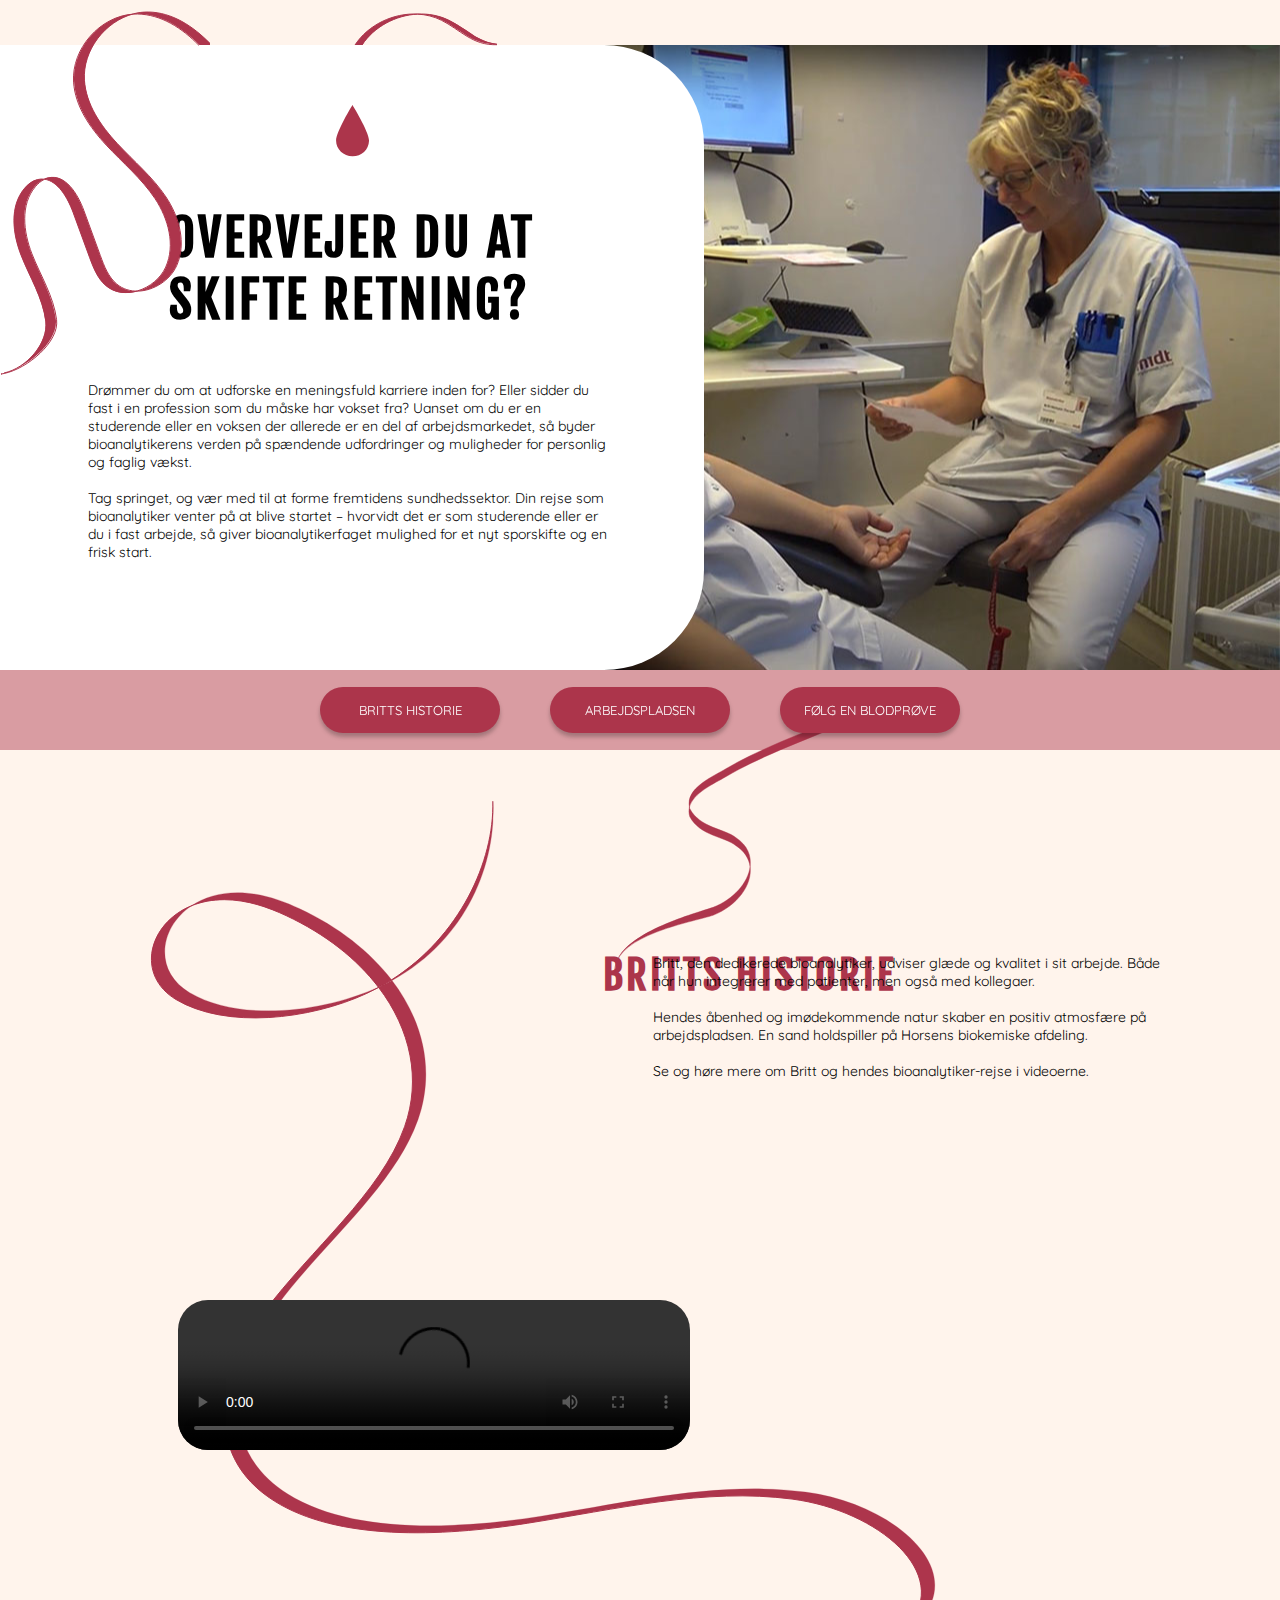
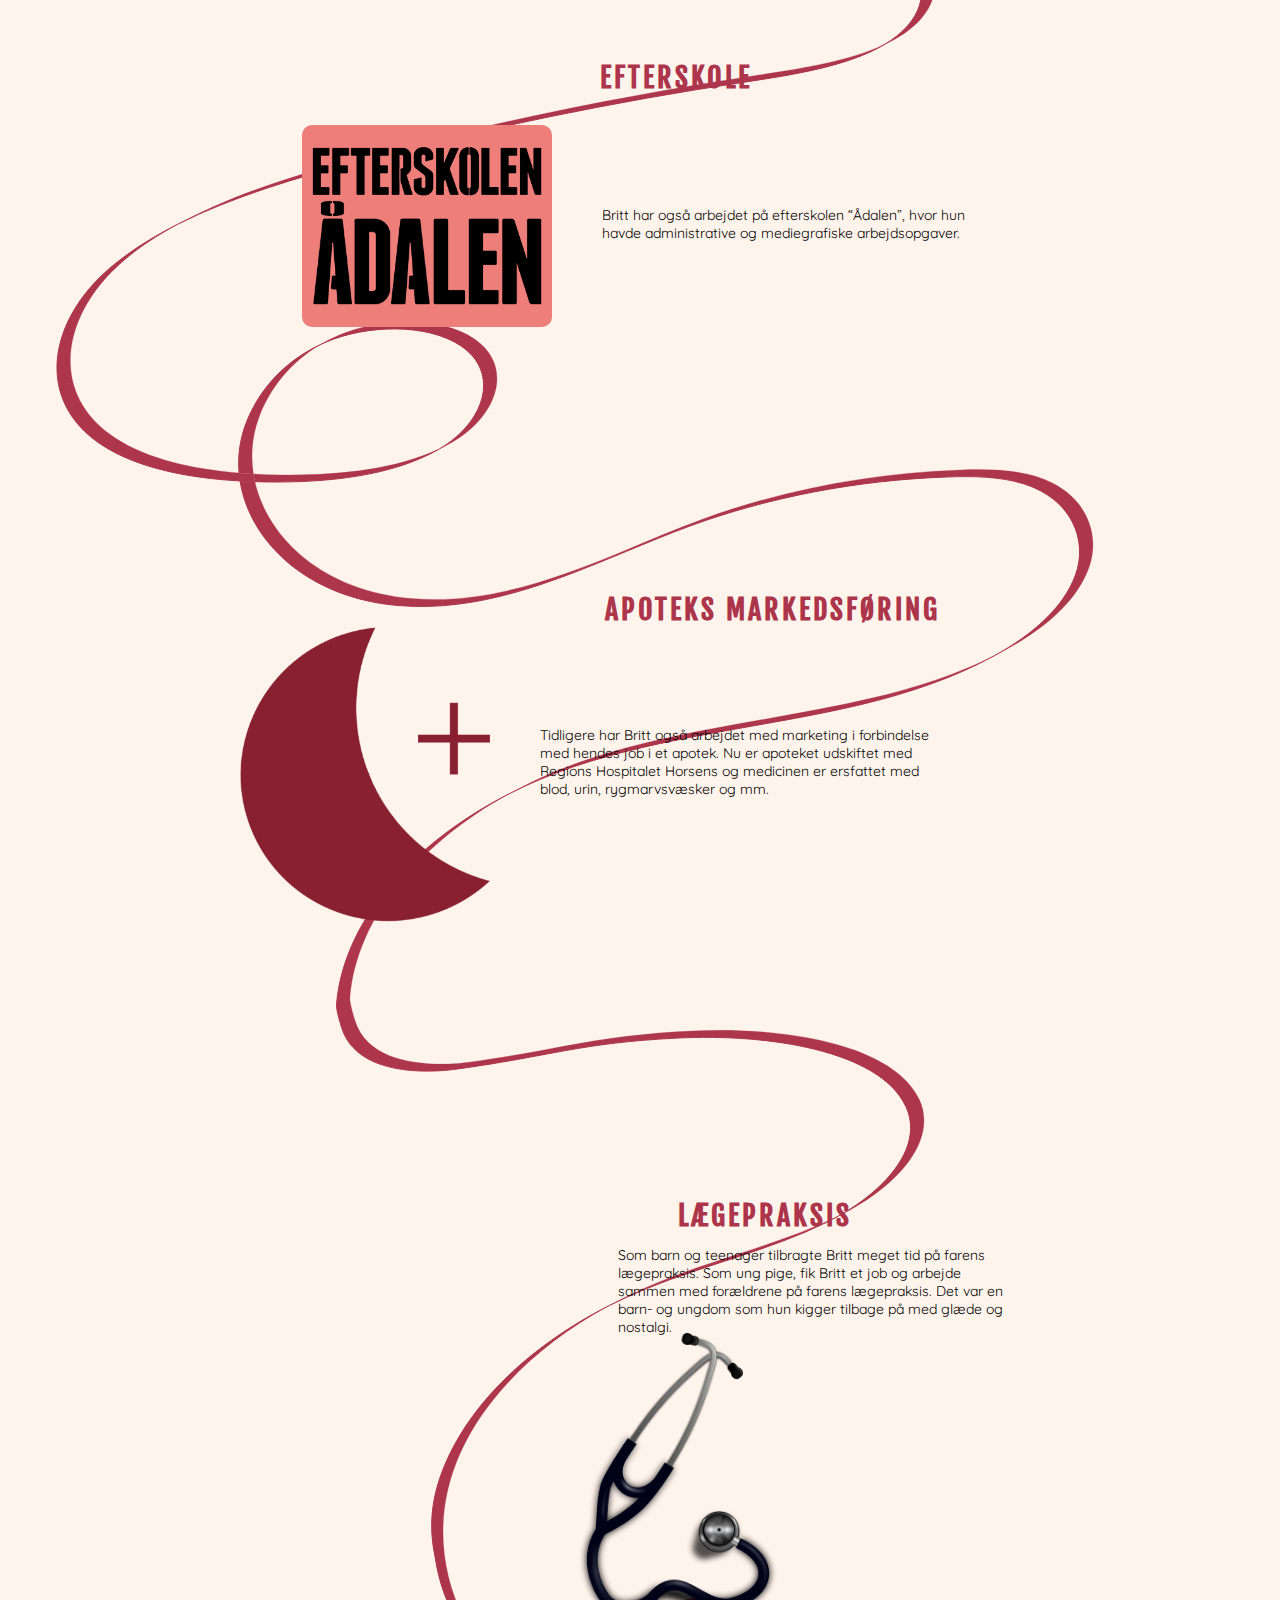
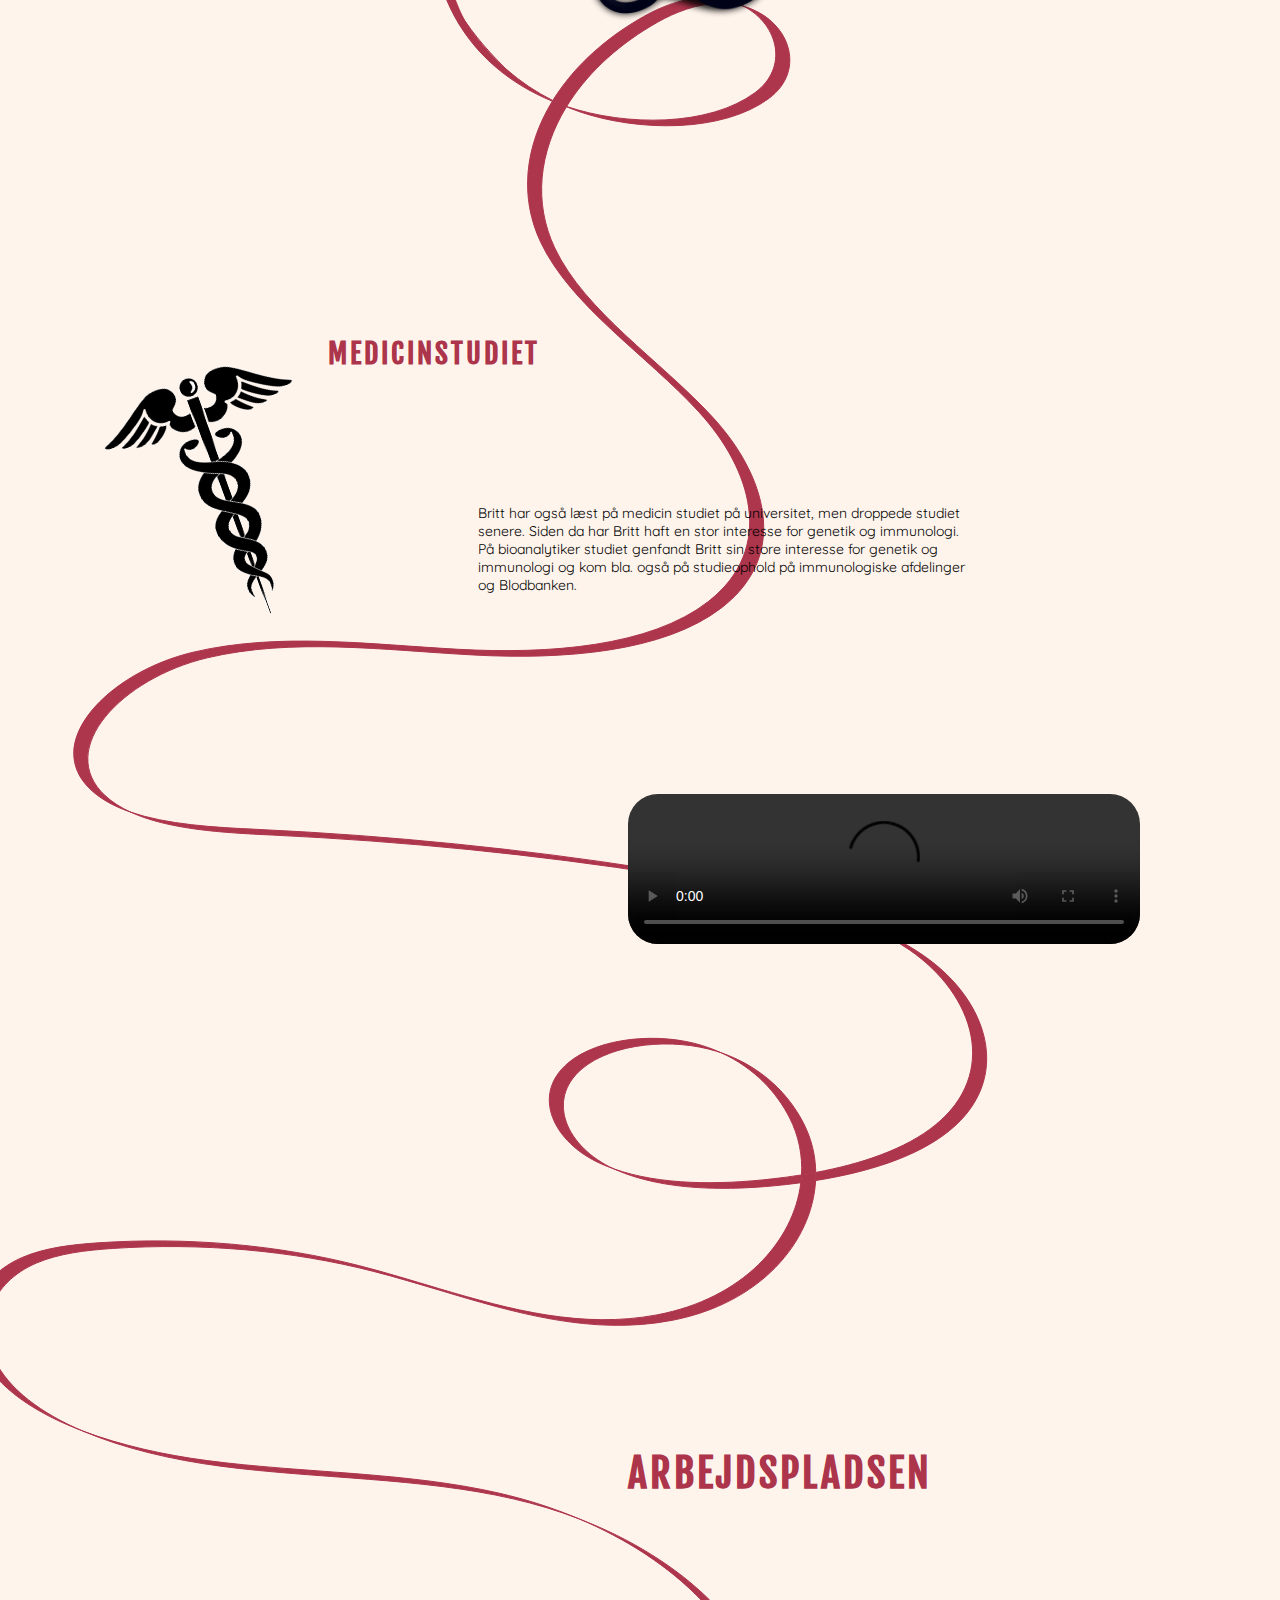
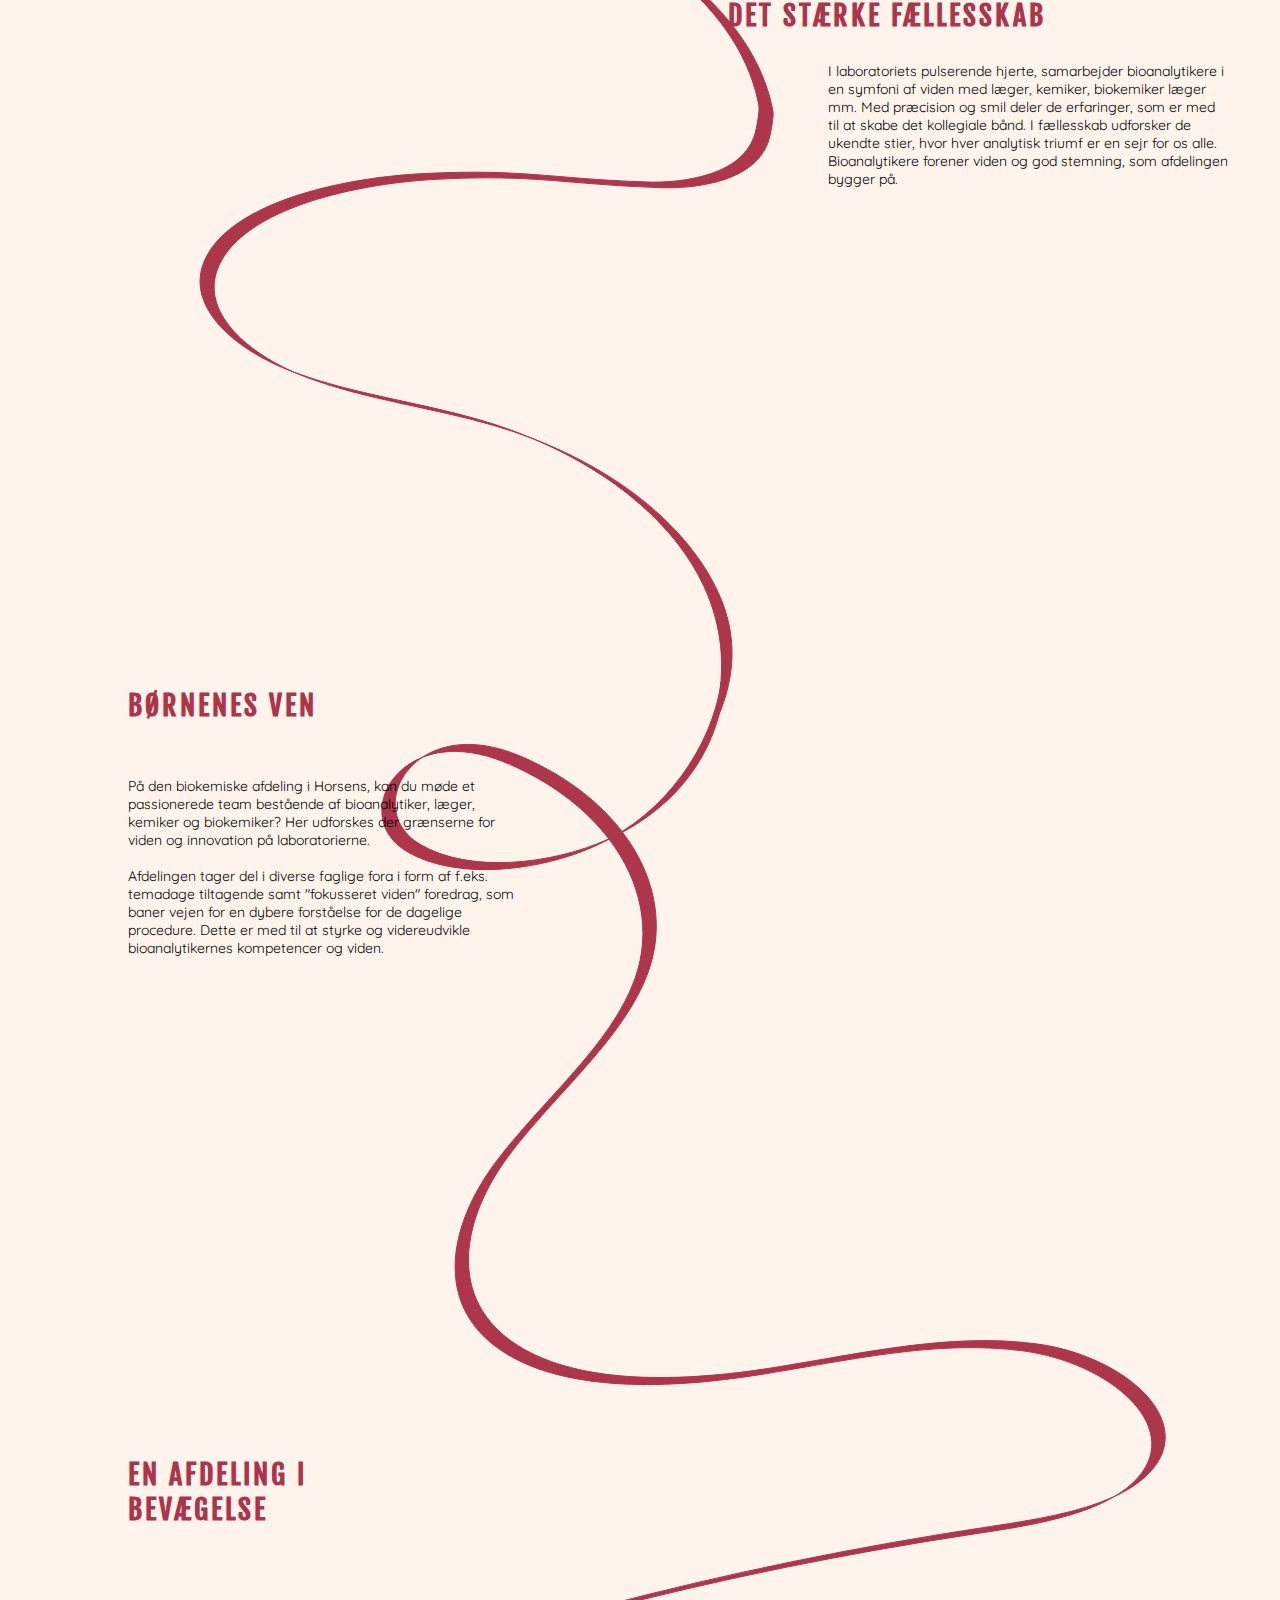
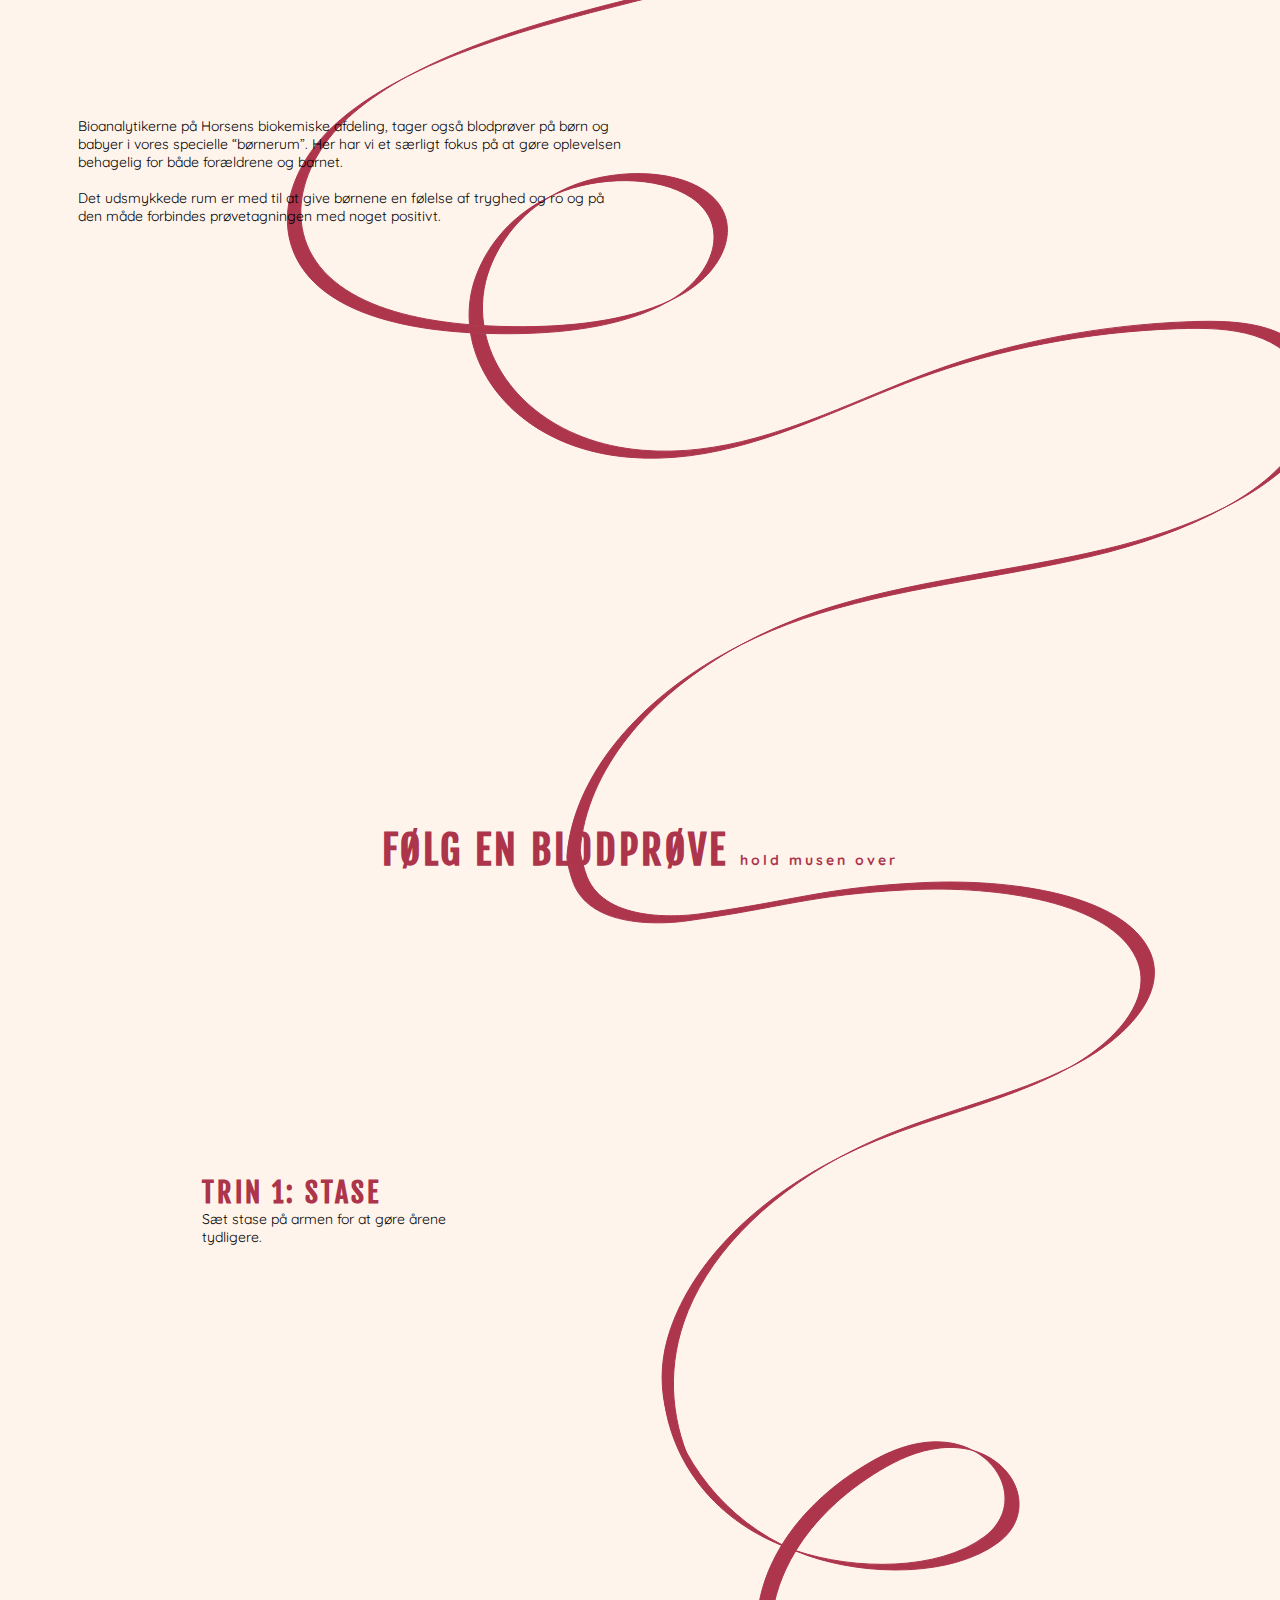
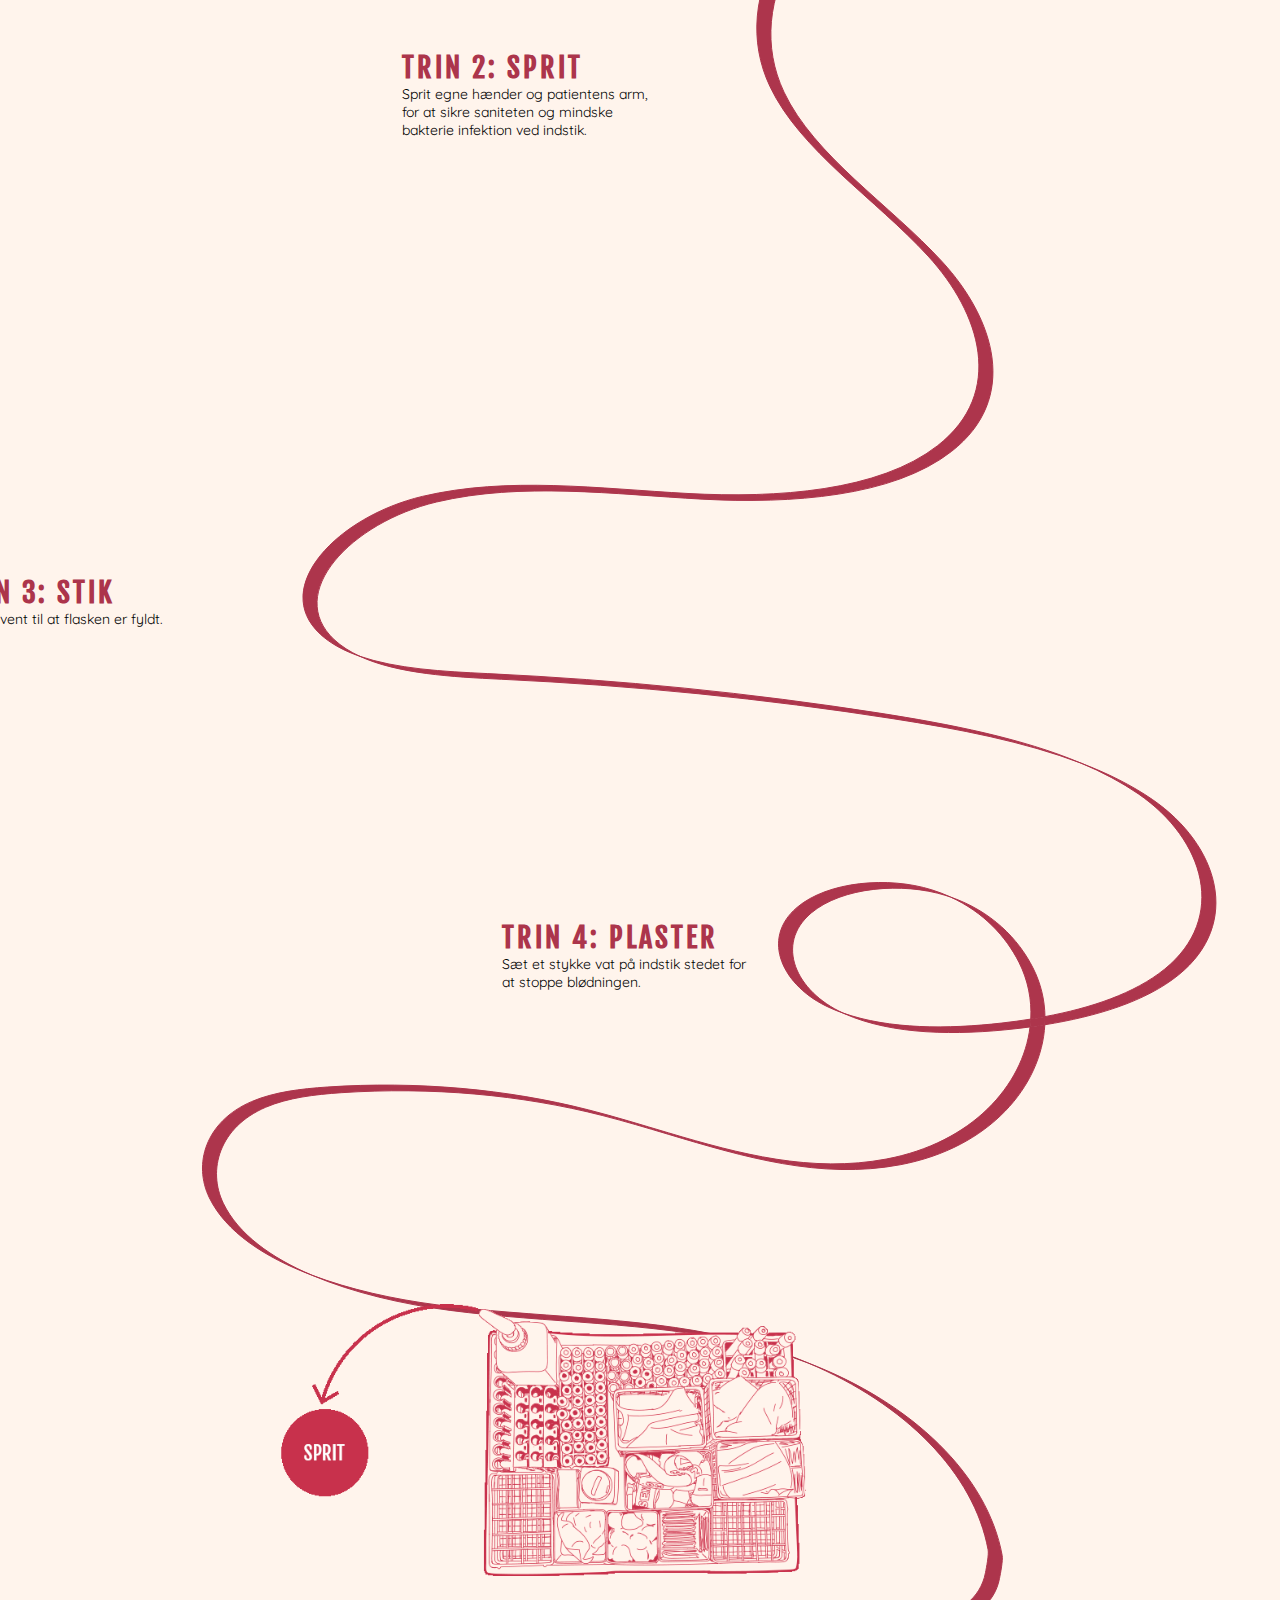
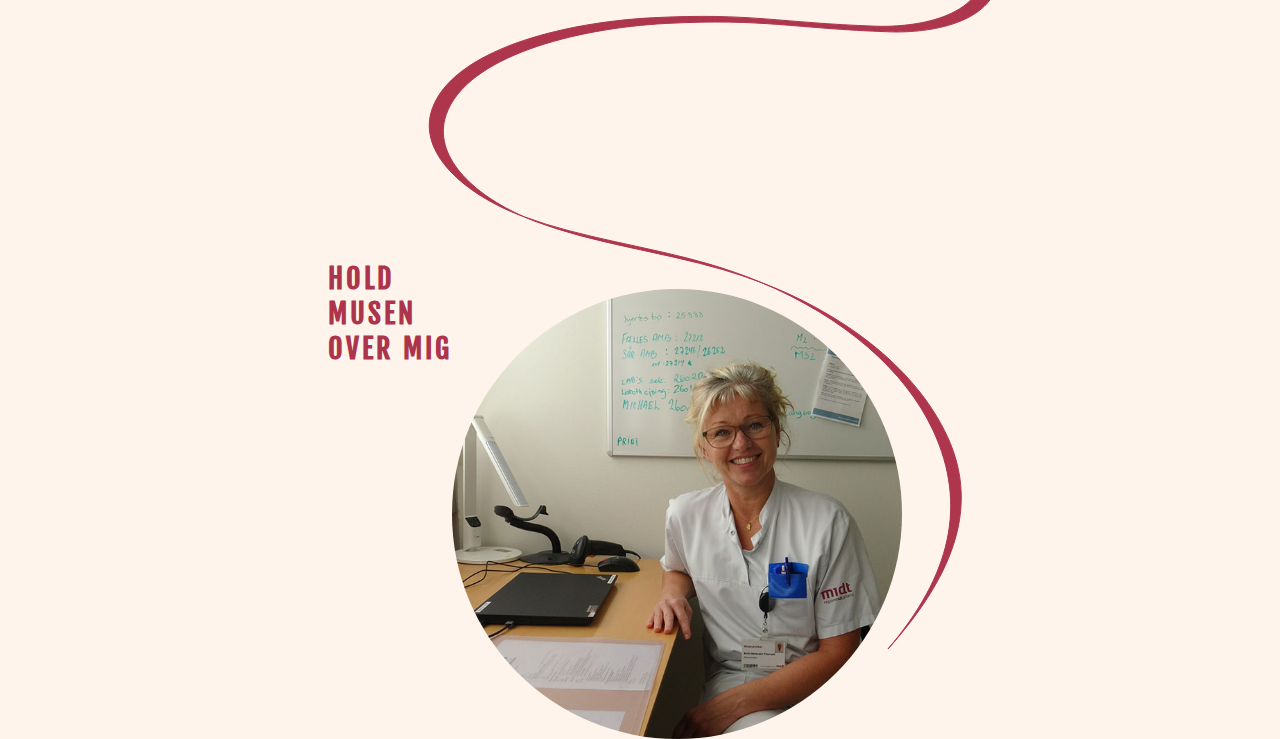
==== commit 46714d7b: "Har ændret lidt brødtext" ====
--- a/index.html
+++ b/index.html
@@ -6,7 +6,6 @@
     <meta name="viewport" content="width=device-width, initial-scale=1.0">
     <title>Bioanalytikeren</title>
     <link rel="stylesheet" href="style.css">
-    <script src="scriptForside.js" defer></script>
     <script src="script.js" defer></script>
     <script src="scriptAnimation.js" defer></script>
 
@@ -202,12 +201,9 @@
                         <img src="media/img/store_runde_boerne_billede.jpg" id="mellemFotoBoern" alt="INDSÆT BILLEDE">
                         <img src="media/img/lille_runde_boerne_billede.jpg" id="lilleFotoBoern" alt="INDSÆT BILLEDE">
                     </div>
-                    <p>Bioanalytikerne på Horsens biokemiske afdeling, tager også blodprøver på børn og babyer i vores
-                        specielle “børnerum”. Her har vi et særligt fokus på at gøre oplevelsen behagelig for både
-                        forældrene og barnet.
+                    <p>På den biokemiske afdeling i Horsens, kan du møde et passionerede team bestående af bioanalytiker, læger, kemiker og biokemiker? Her udforskes der grænserne for viden og innovation på laboratorierne.
                         <br><br>
-                        Det udsmykkede rum er med til at give børnene en følelse af tryghed og ro og på den måde
-                        forbindes prøvetagningen med noget positivt.
+                        Afdelingen tager del i diverse faglige fora i form af f.eks. temadage tiltagende samt "fokusseret viden" foredrag, som baner vejen for en dybere forståelse for de dagelige procedure. Dette er med til at styrke og videreudvikle bioanalytikernes kompetencer og viden. 
                     </p>
                 </div>
             </section>
@@ -236,7 +232,7 @@
 
 
         <div class="indholdsSektionTRE">
-            <h2 id="sidsteH">FØLG EN BLODPRØVE</h2>
+            <h2 id="sidsteH">FØLG EN BLODPRØVE <span>hold musen over</span></h2>
 
             <section id="trin1SEC">
                 <div class="trinText" id="trinEt">
--- a/style.css
+++ b/style.css
@@ -85,6 +85,11 @@
     margin-bottom: 50px;
 }
 
+span{
+    font-family: 'Quicksand', sans-serif;
+    font-size: 14px;
+}
+
 /* ---------------------------------------- TILBAGE TIL TOP ---------------------------------------- */
 #tilbageTilTop {
     display: none;
@@ -114,6 +119,7 @@
     z-index: -1;
     width: 100%;
     height: 625px;
+    background-image: url("media/img/forside.jpg");
     background-position: right;
     background-repeat: no-repeat;
 }
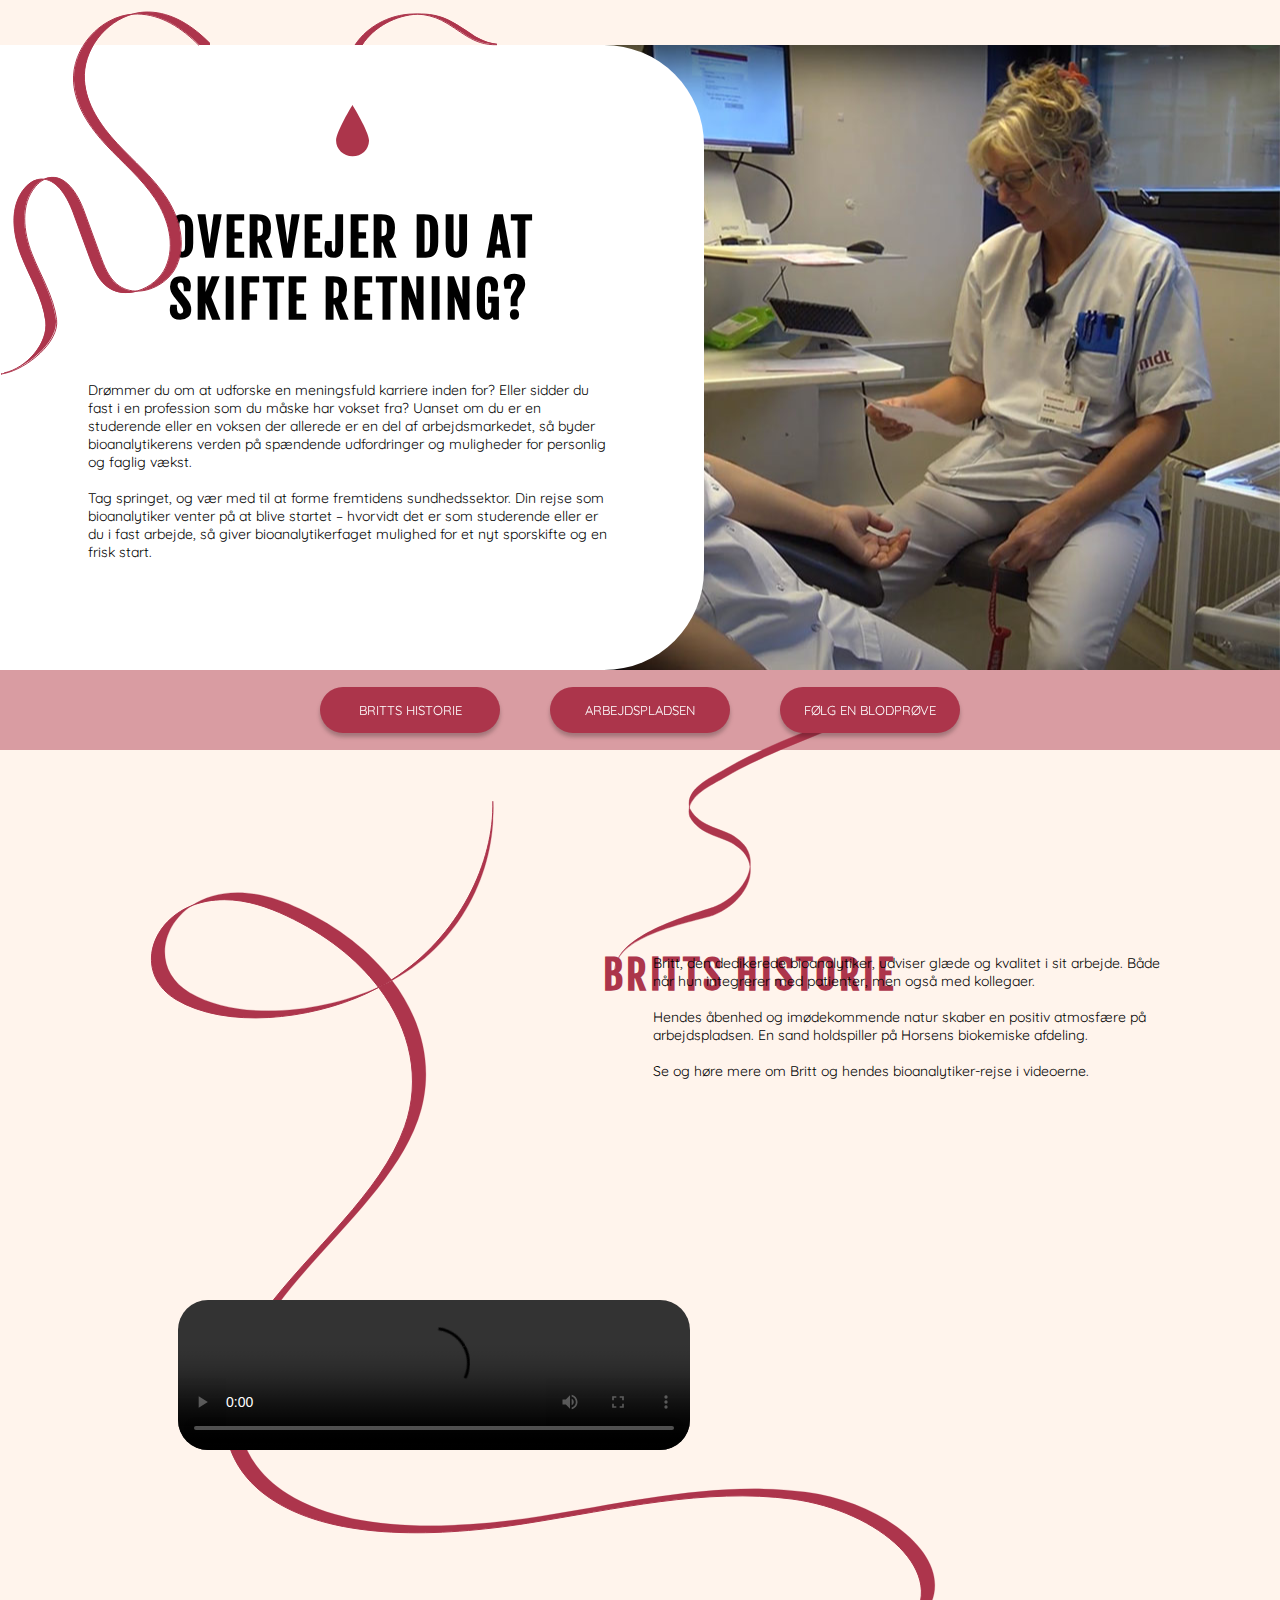
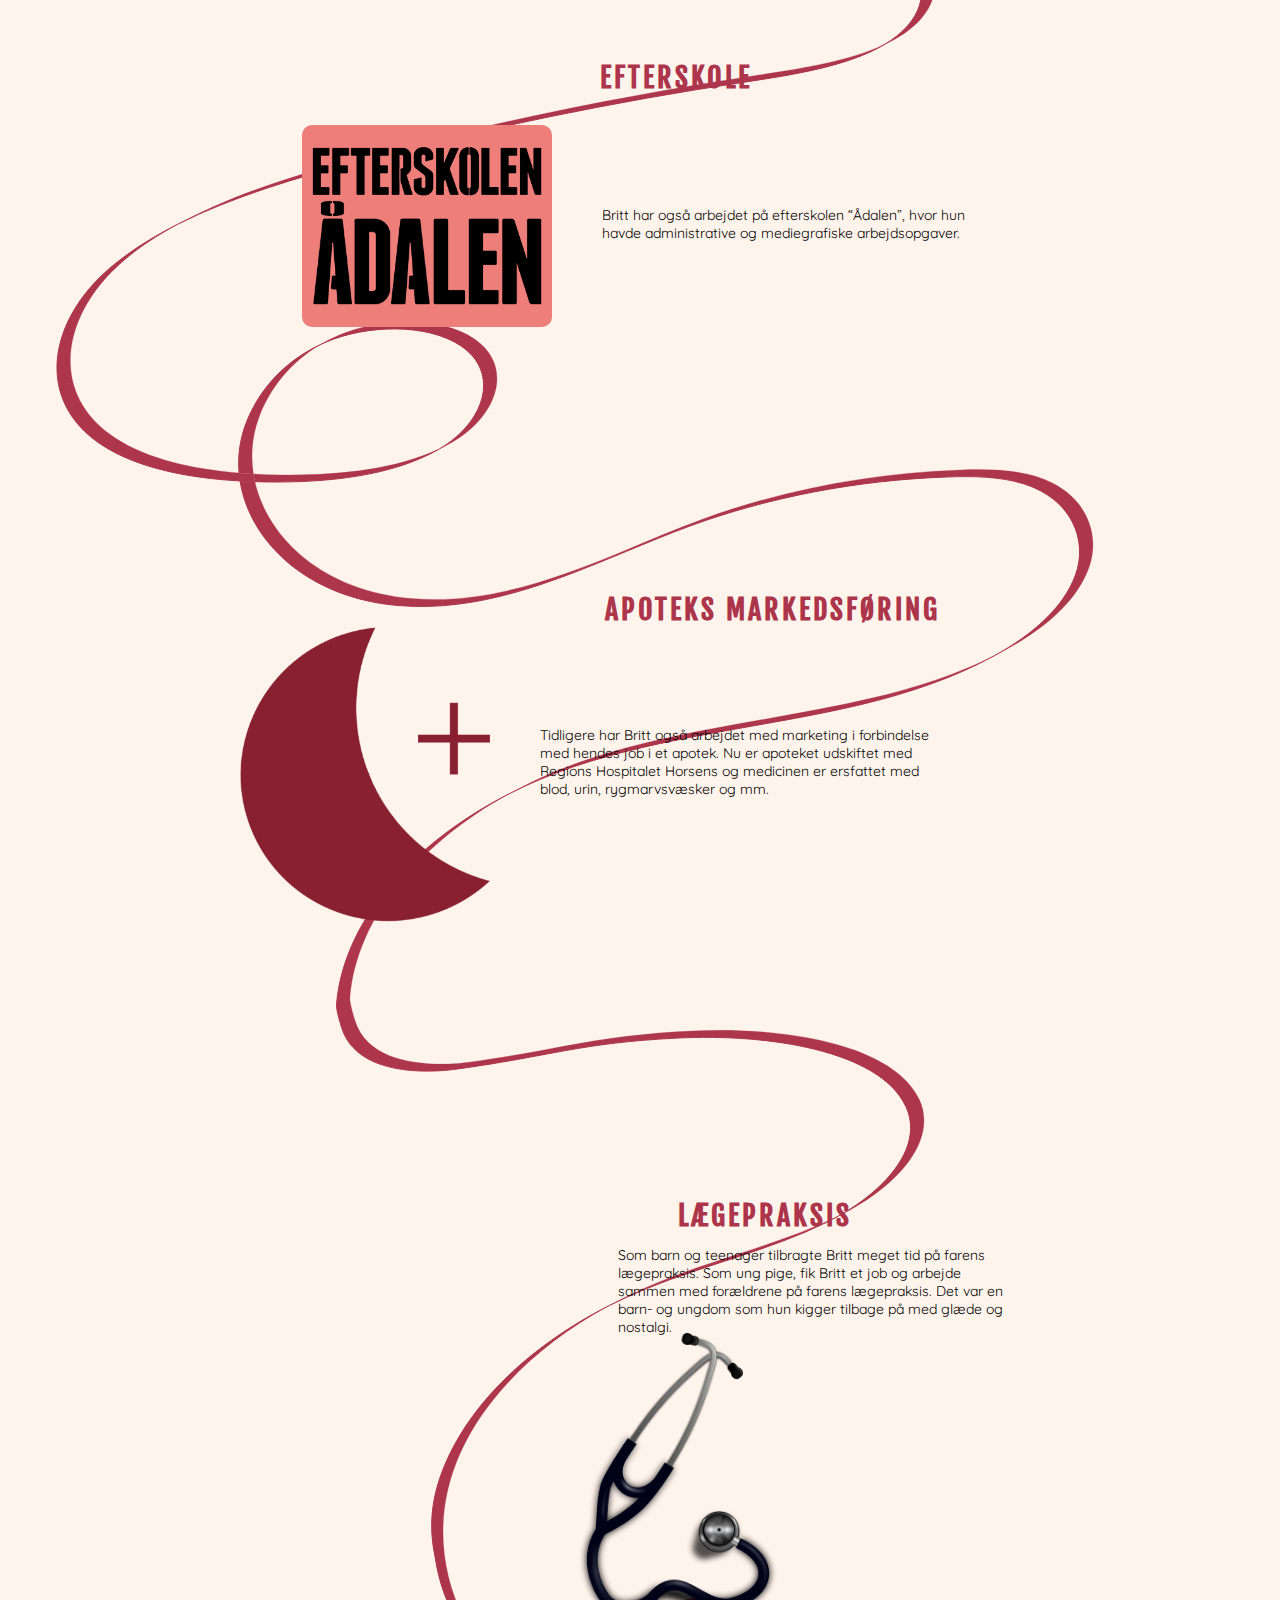
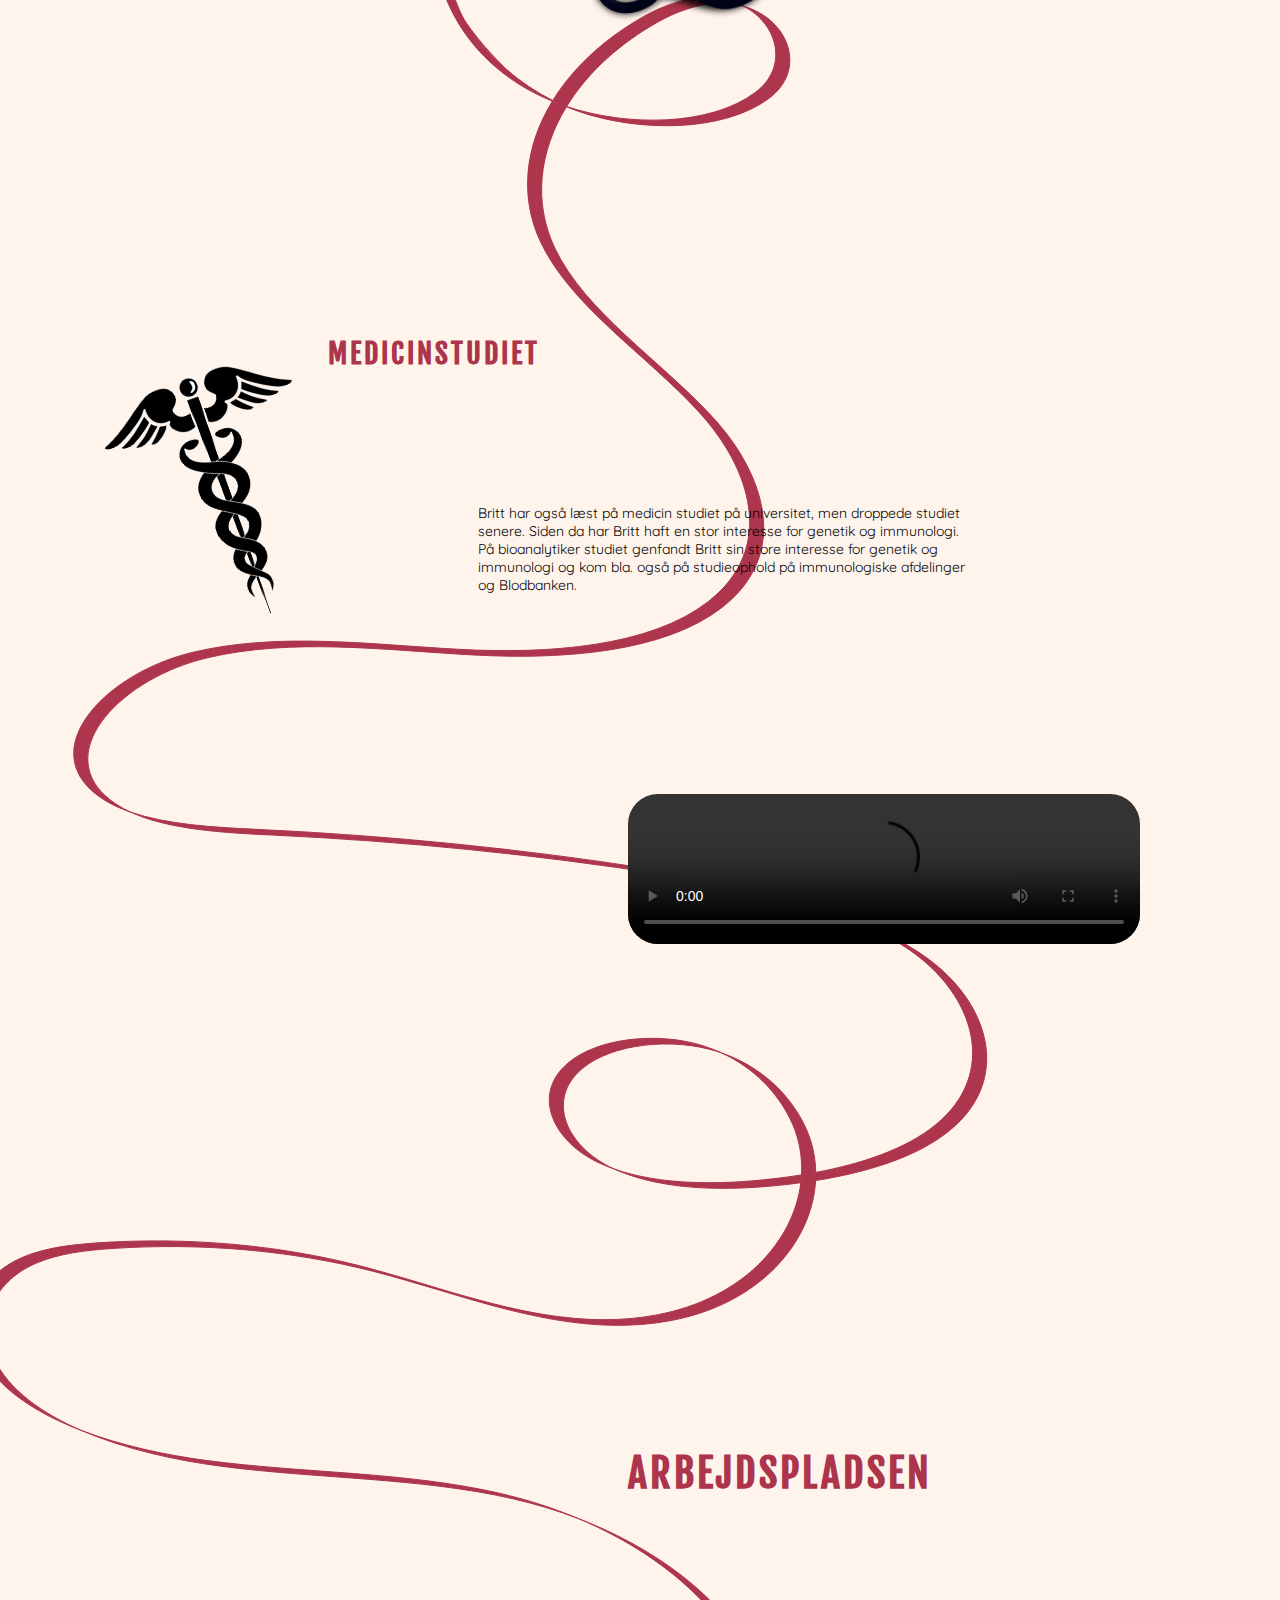
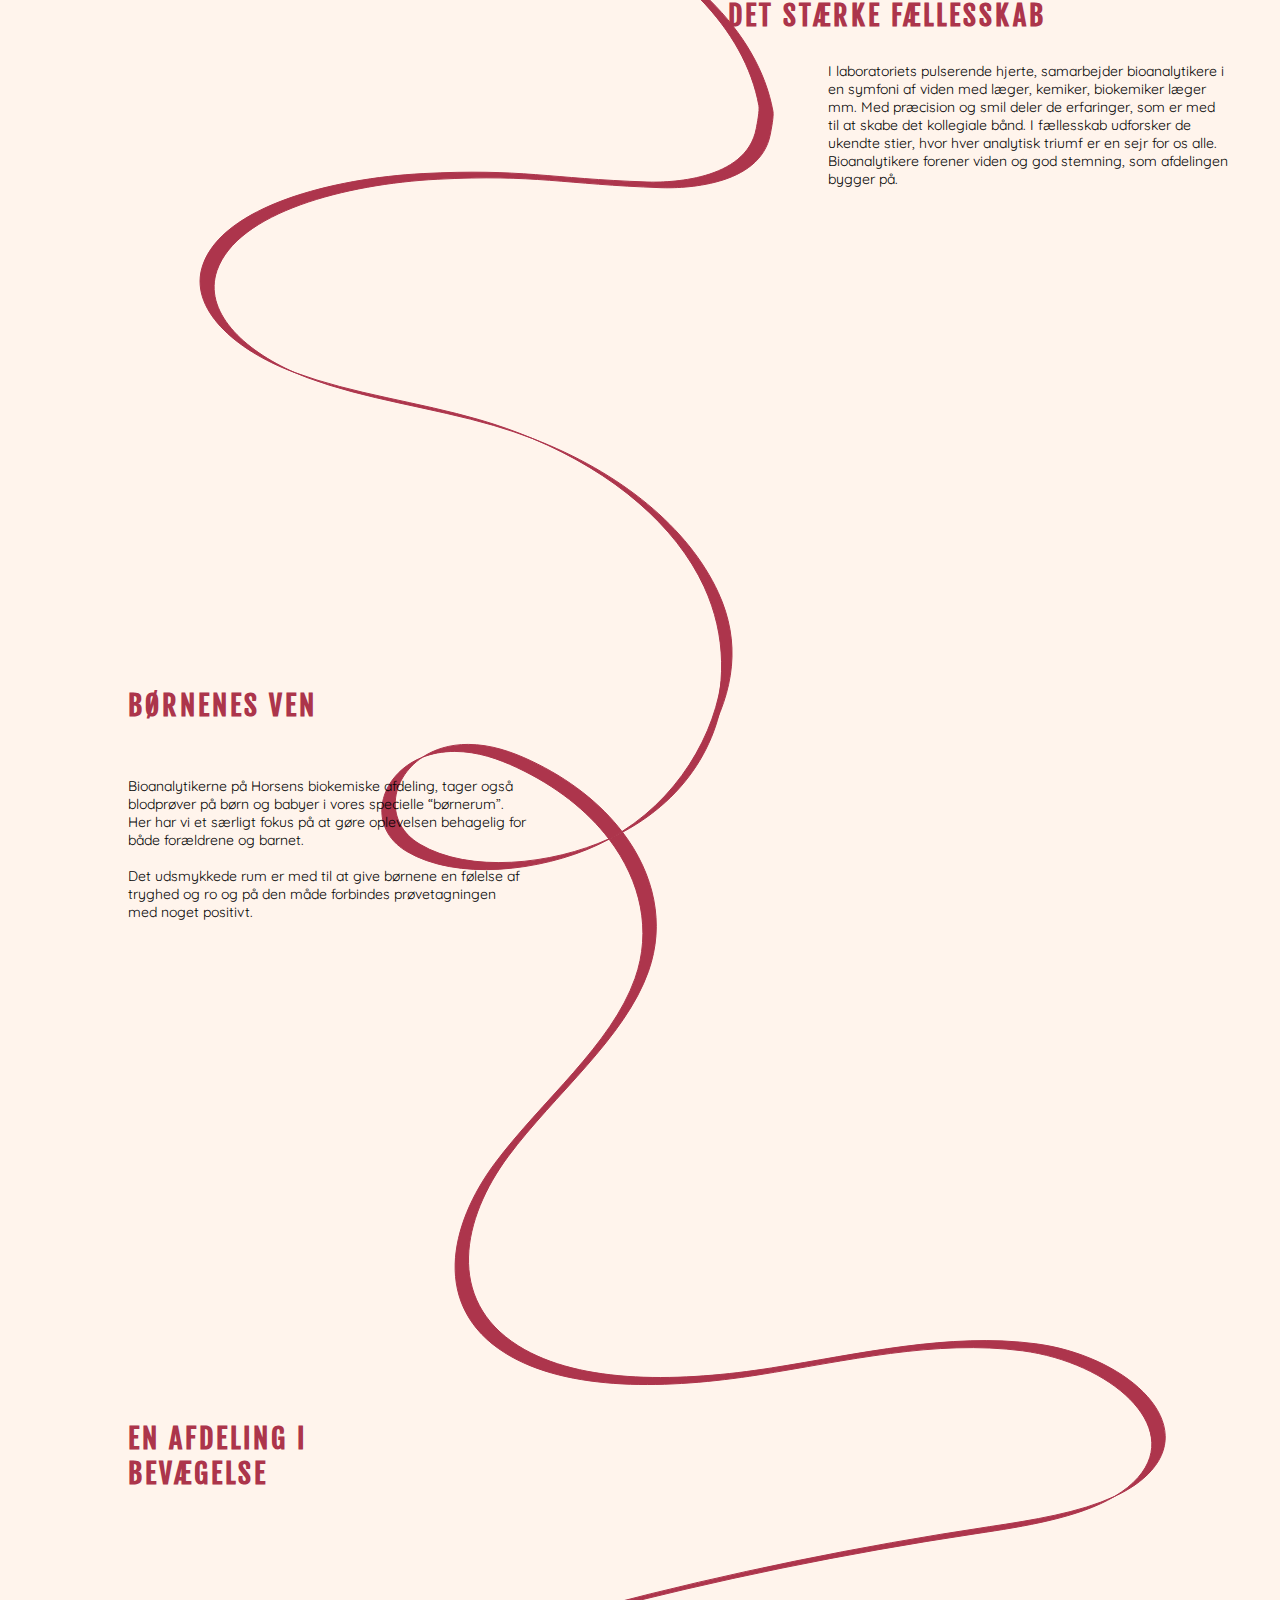
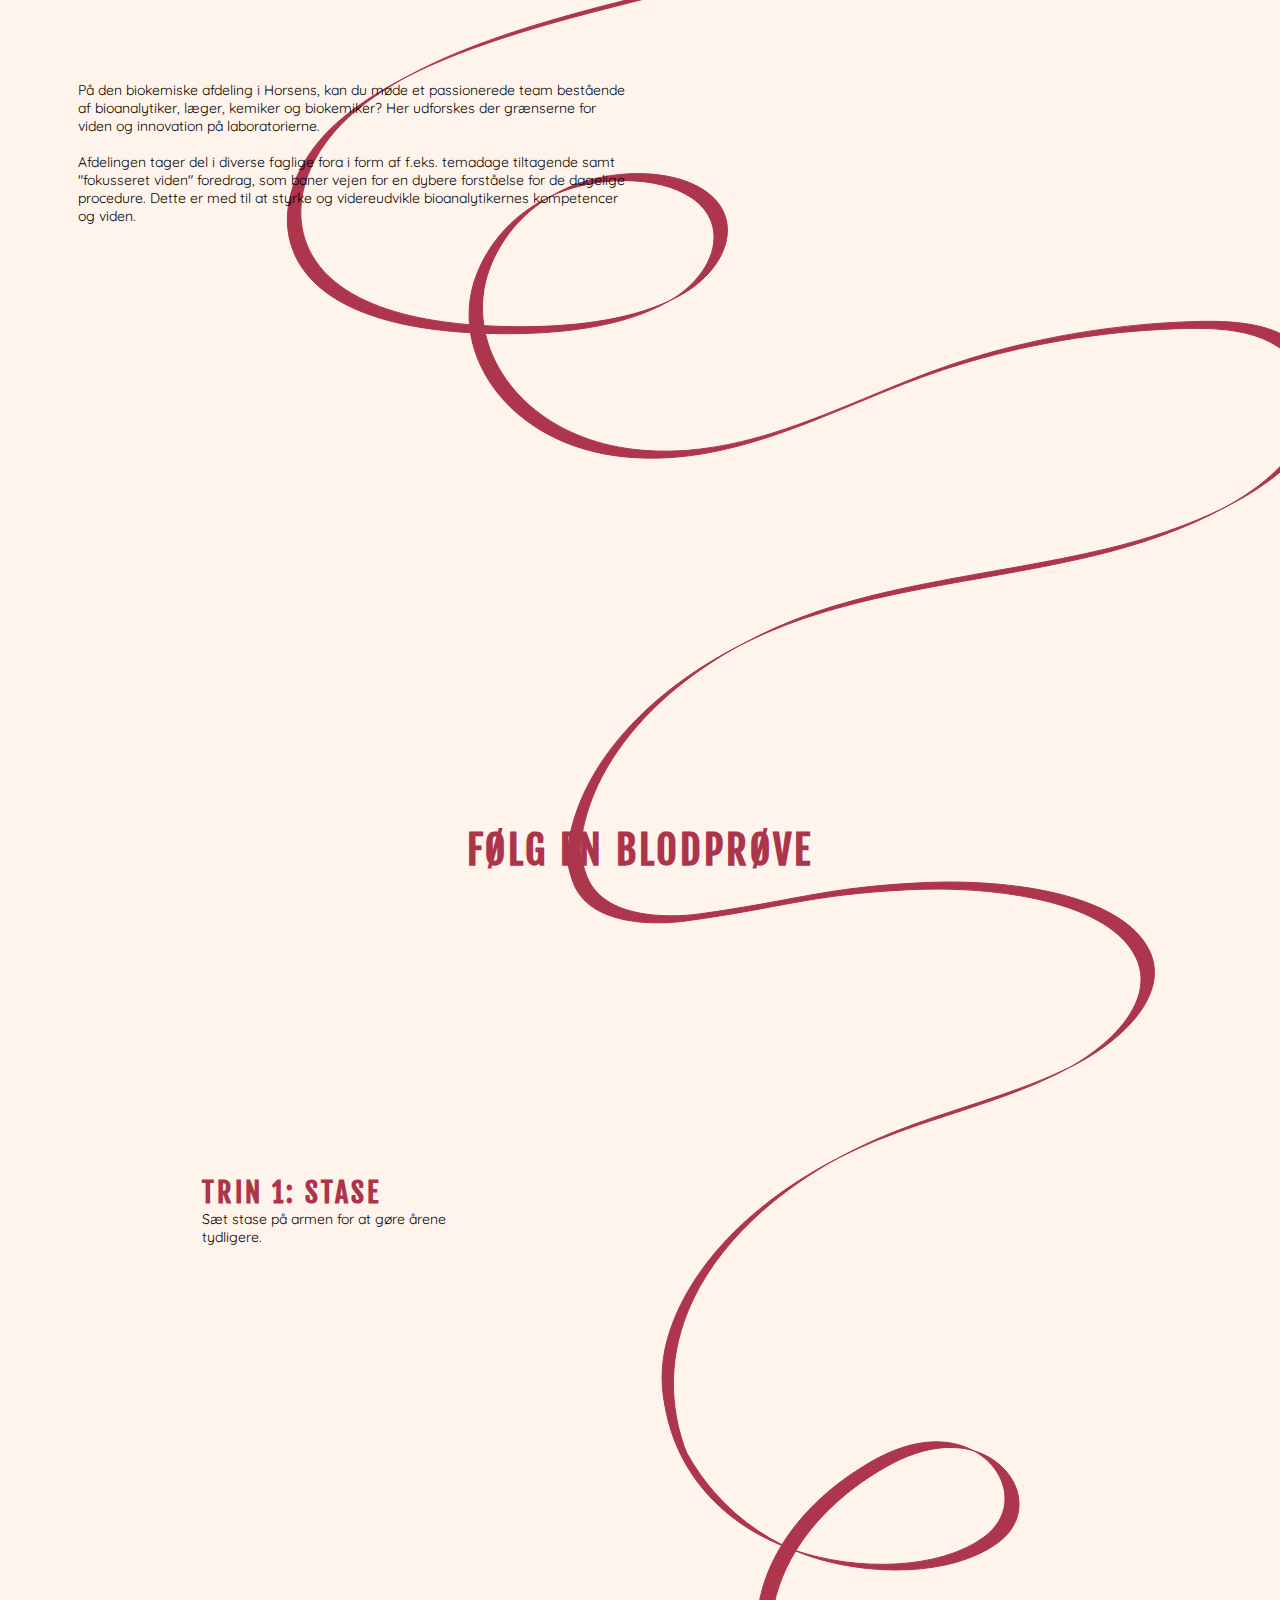
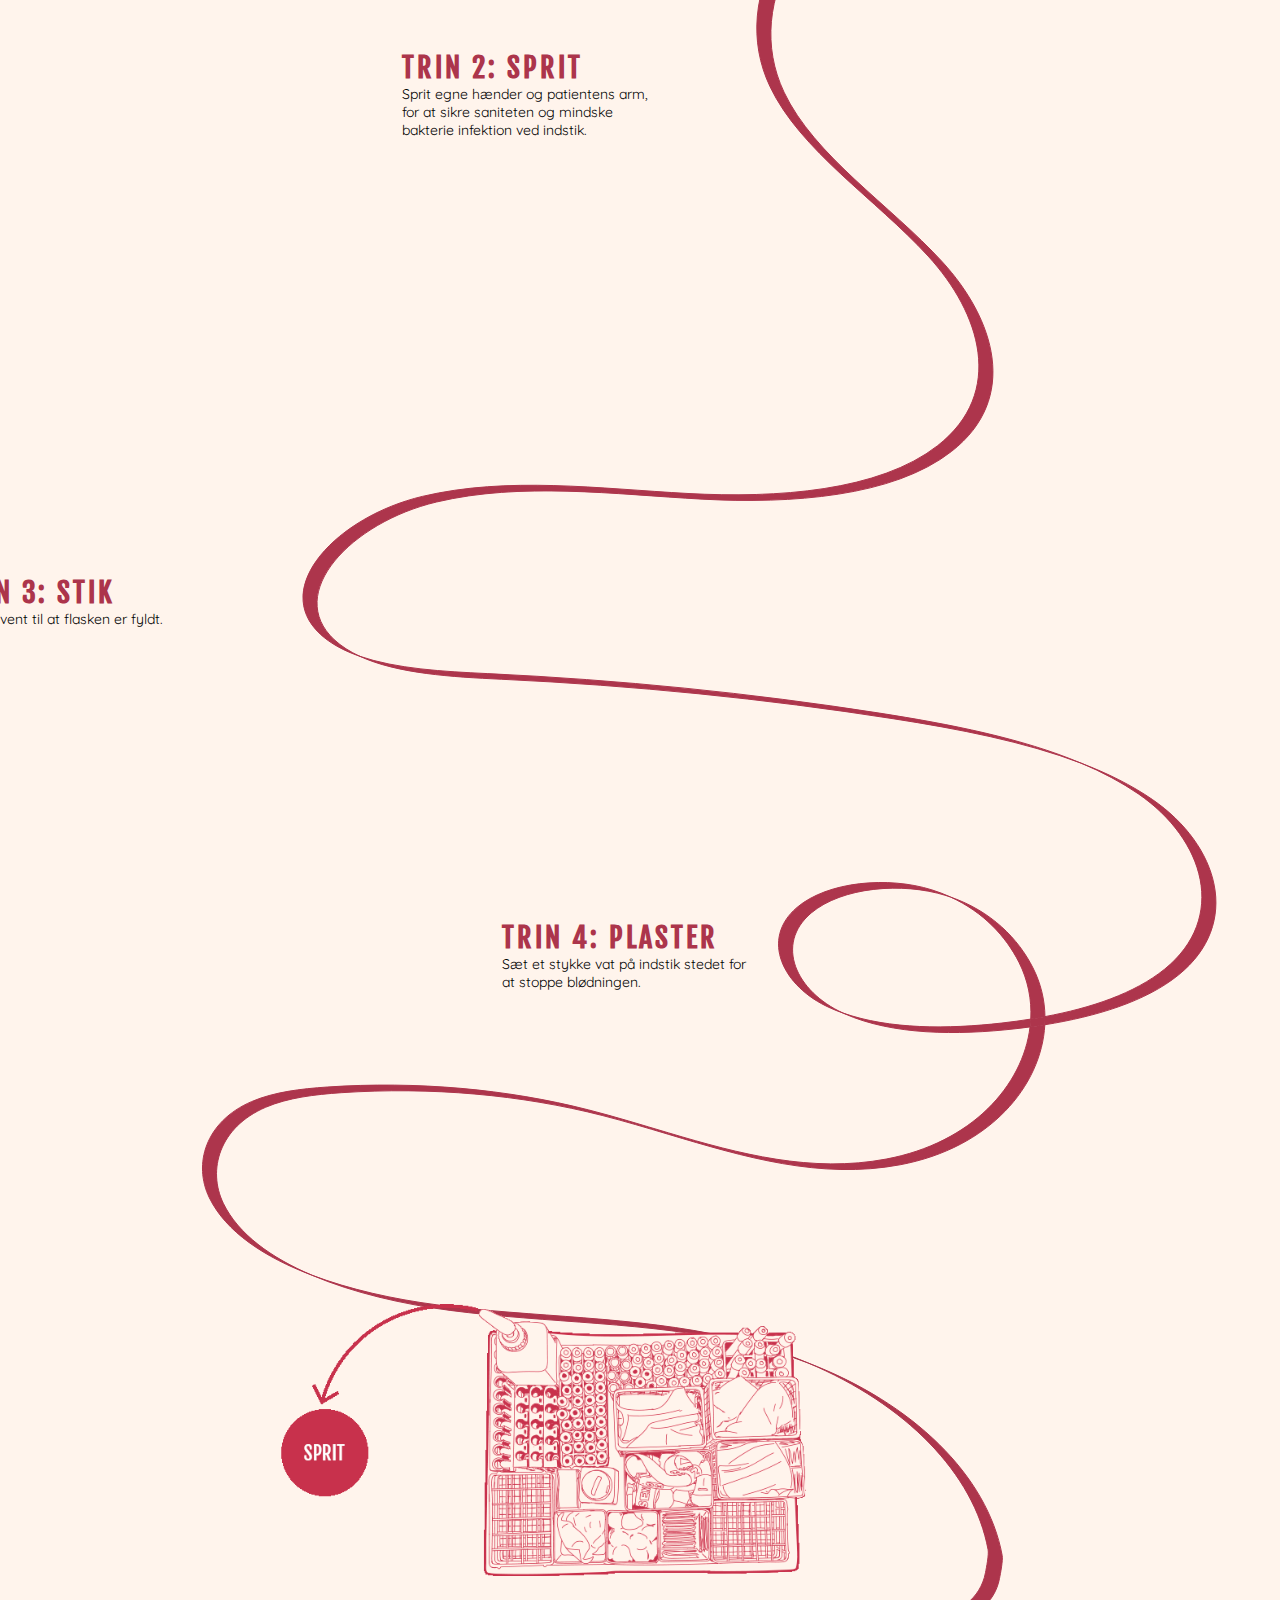
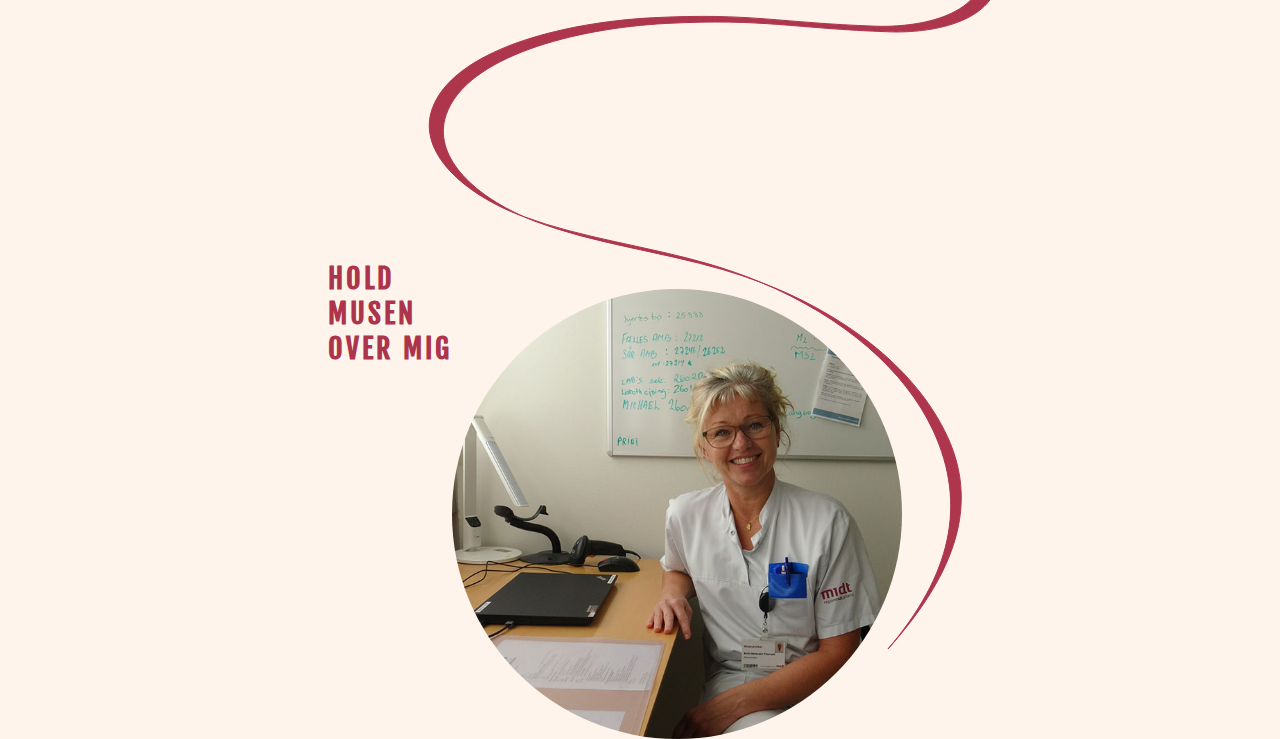
==== commit a6530609: "brodtext" ====
--- a/index.html
+++ b/index.html
@@ -200,22 +200,7 @@
                         <img src="media/img/mellem_runde_boerne_billede.jpg" id="storesFotoBoern" alt="INDSÆT BILLEDE">
                         <img src="media/img/store_runde_boerne_billede.jpg" id="mellemFotoBoern" alt="INDSÆT BILLEDE">
                         <img src="media/img/lille_runde_boerne_billede.jpg" id="lilleFotoBoern" alt="INDSÆT BILLEDE">
-                    </div>
-                    <p>På den biokemiske afdeling i Horsens, kan du møde et passionerede team bestående af bioanalytiker, læger, kemiker og biokemiker? Her udforskes der grænserne for viden og innovation på laboratorierne.
-                        <br><br>
-                        Afdelingen tager del i diverse faglige fora i form af f.eks. temadage tiltagende samt "fokusseret viden" foredrag, som baner vejen for en dybere forståelse for de dagelige procedure. Dette er med til at styrke og videreudvikle bioanalytikernes kompetencer og viden. 
-                    </p>
-                </div>
-            </section>
-
-            <section id="afdelingSEC">
-                <h3>EN AFDELING I BEVÆGELSE</h3>
-                <div>
-                    <div class="afdelingFoto">
-                        <img src="media/img/undervisningiKaffestue.jpg" id="storeFotoUndervisning" alt="INDSÆT BILLEDE">
-                        <img src="media/img/kageAfdelingen.jpg" id="mellemFotoKage" alt="INDSÆT BILLEDE">
-                        <img src="media/img/randomKantineFoto.jpg" id="lilleFotoKantine" alt="INDSÆT BILLEDE">
-                    </div>
+                    </div> 
                     <p>Bioanalytikerne på Horsens biokemiske afdeling, tager også blodprøver på børn og babyer i vores
                         specielle “børnerum”. Her har vi et særligt fokus på at gøre oplevelsen behagelig for både
                         forældrene og barnet.
@@ -225,6 +210,22 @@
                     </p>
                 </div>
             </section>
+
+            <section id="afdelingSEC">
+                <h3>EN AFDELING I BEVÆGELSE</h3>
+                <div>
+                    <div class="afdelingFoto">
+                        <img src="media/img/undervisningiKaffestue.jpg" id="storeFotoUndervisning" alt="INDSÆT BILLEDE">
+                        <img src="media/img/kageAfdelingen.jpg" id="mellemFotoKage" alt="INDSÆT BILLEDE">
+                        <img src="media/img/randomKantineFoto.jpg" id="lilleFotoKantine" alt="INDSÆT BILLEDE">
+                    </div>
+                     <p>På den biokemiske afdeling i Horsens, kan du møde et passionerede team bestående af bioanalytiker, læger, kemiker og biokemiker? Her udforskes der grænserne for viden og innovation på laboratorierne.
+                        <br><br>
+                        Afdelingen tager del i diverse faglige fora i form af f.eks. temadage tiltagende samt "fokusseret viden" foredrag, som baner vejen for en dybere forståelse for de dagelige procedure. Dette er med til at styrke og videreudvikle bioanalytikernes kompetencer og viden. 
+                    </p>
+                
+                </div>
+            </section>
         </div>
 
 
@@ -232,7 +233,7 @@
 
 
         <div class="indholdsSektionTRE">
-            <h2 id="sidsteH">FØLG EN BLODPRØVE <span>hold musen over</span></h2>
+            <h2 id="sidsteH">FØLG EN BLODPRØVE</h2>
 
             <section id="trin1SEC">
                 <div class="trinText" id="trinEt">
--- a/style.css
+++ b/style.css
@@ -85,10 +85,7 @@
     margin-bottom: 50px;
 }
 
-span{
-    font-family: 'Quicksand', sans-serif;
-    font-size: 14px;
-}
+
 
 /* ---------------------------------------- TILBAGE TIL TOP ---------------------------------------- */
 #tilbageTilTop {
